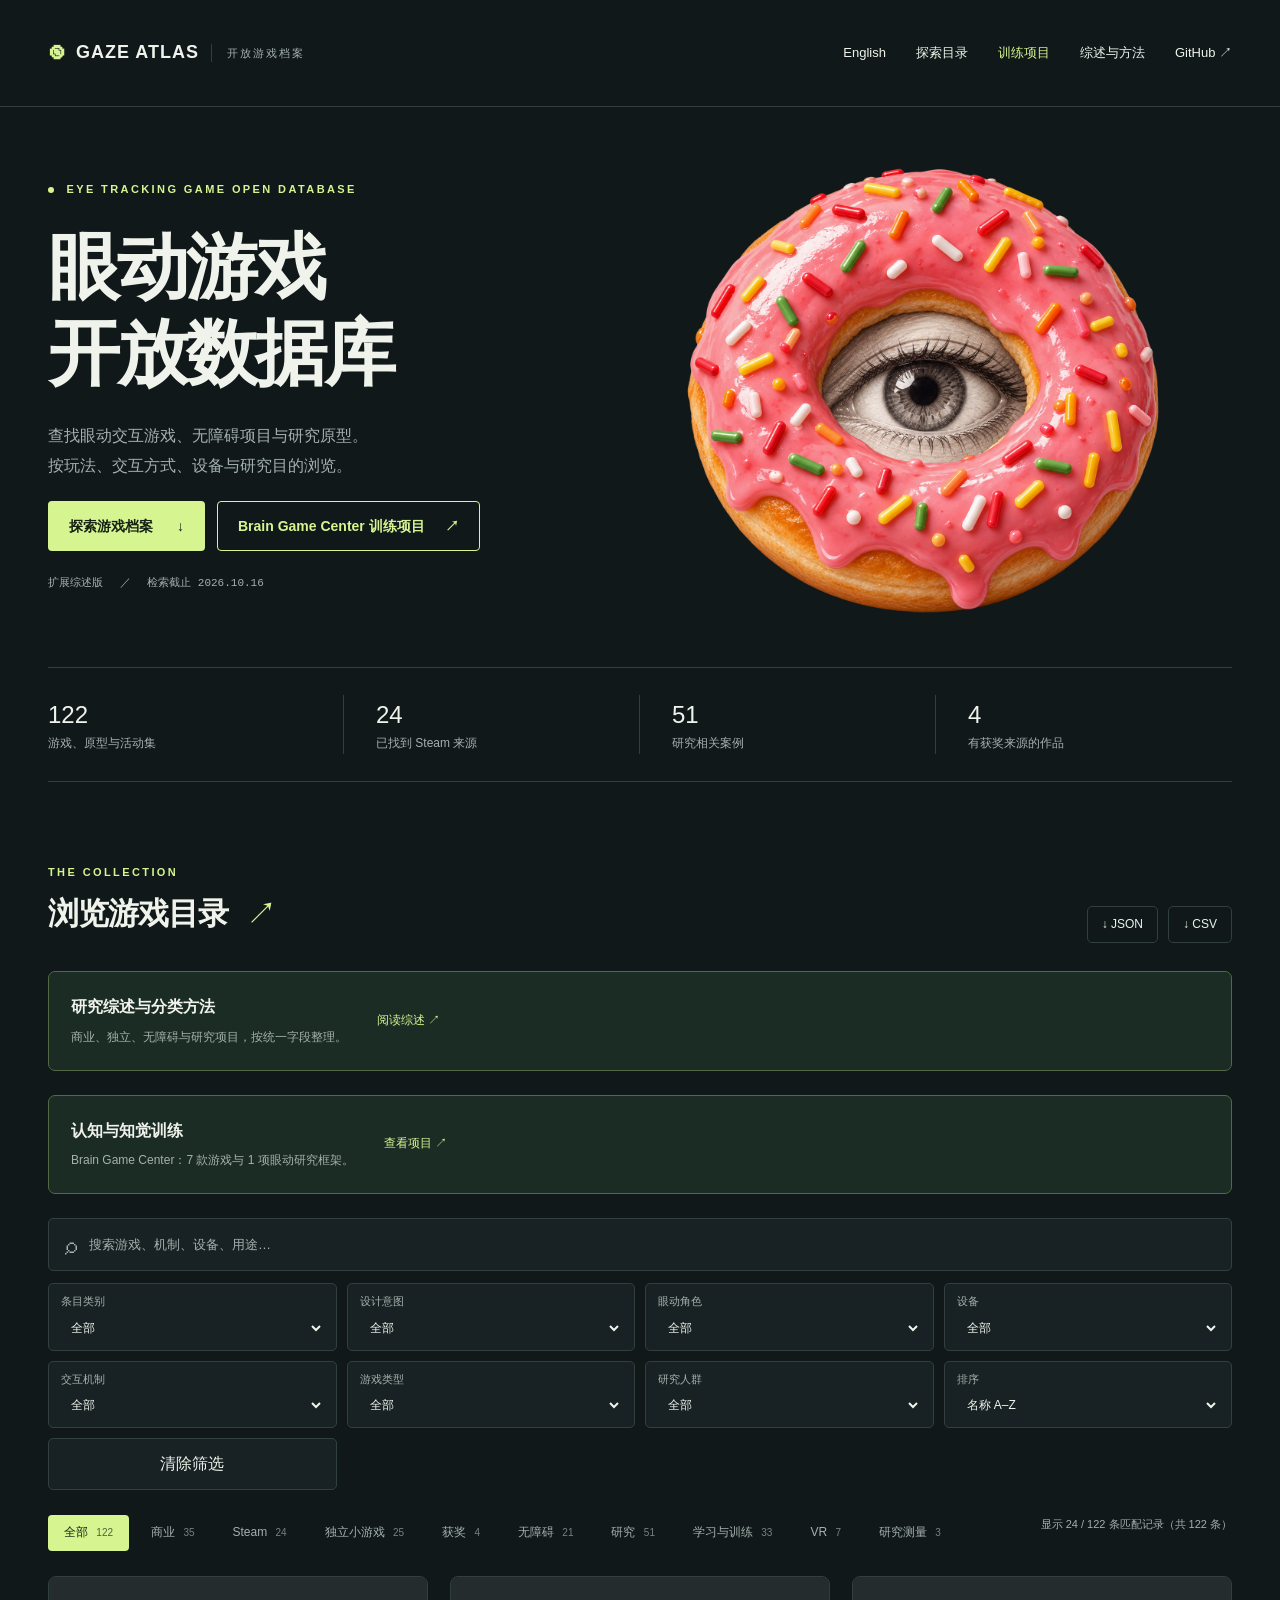
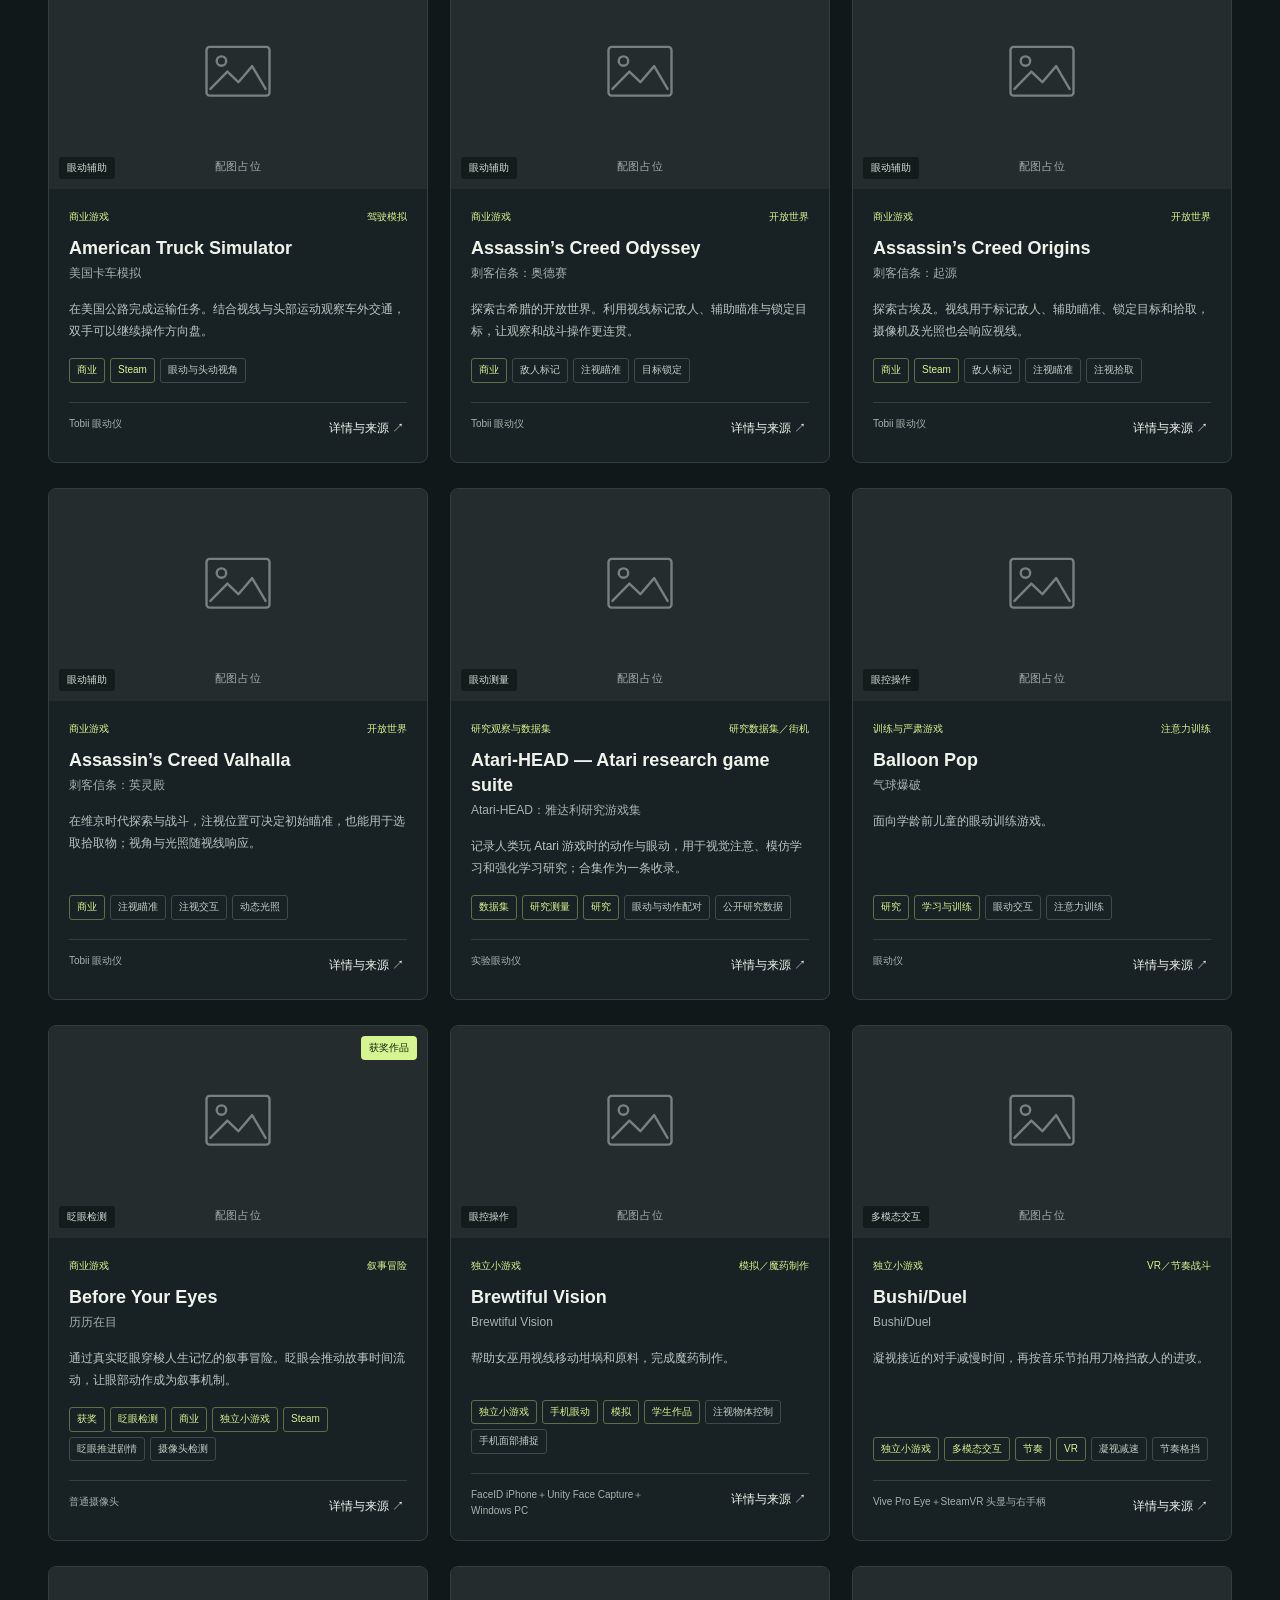
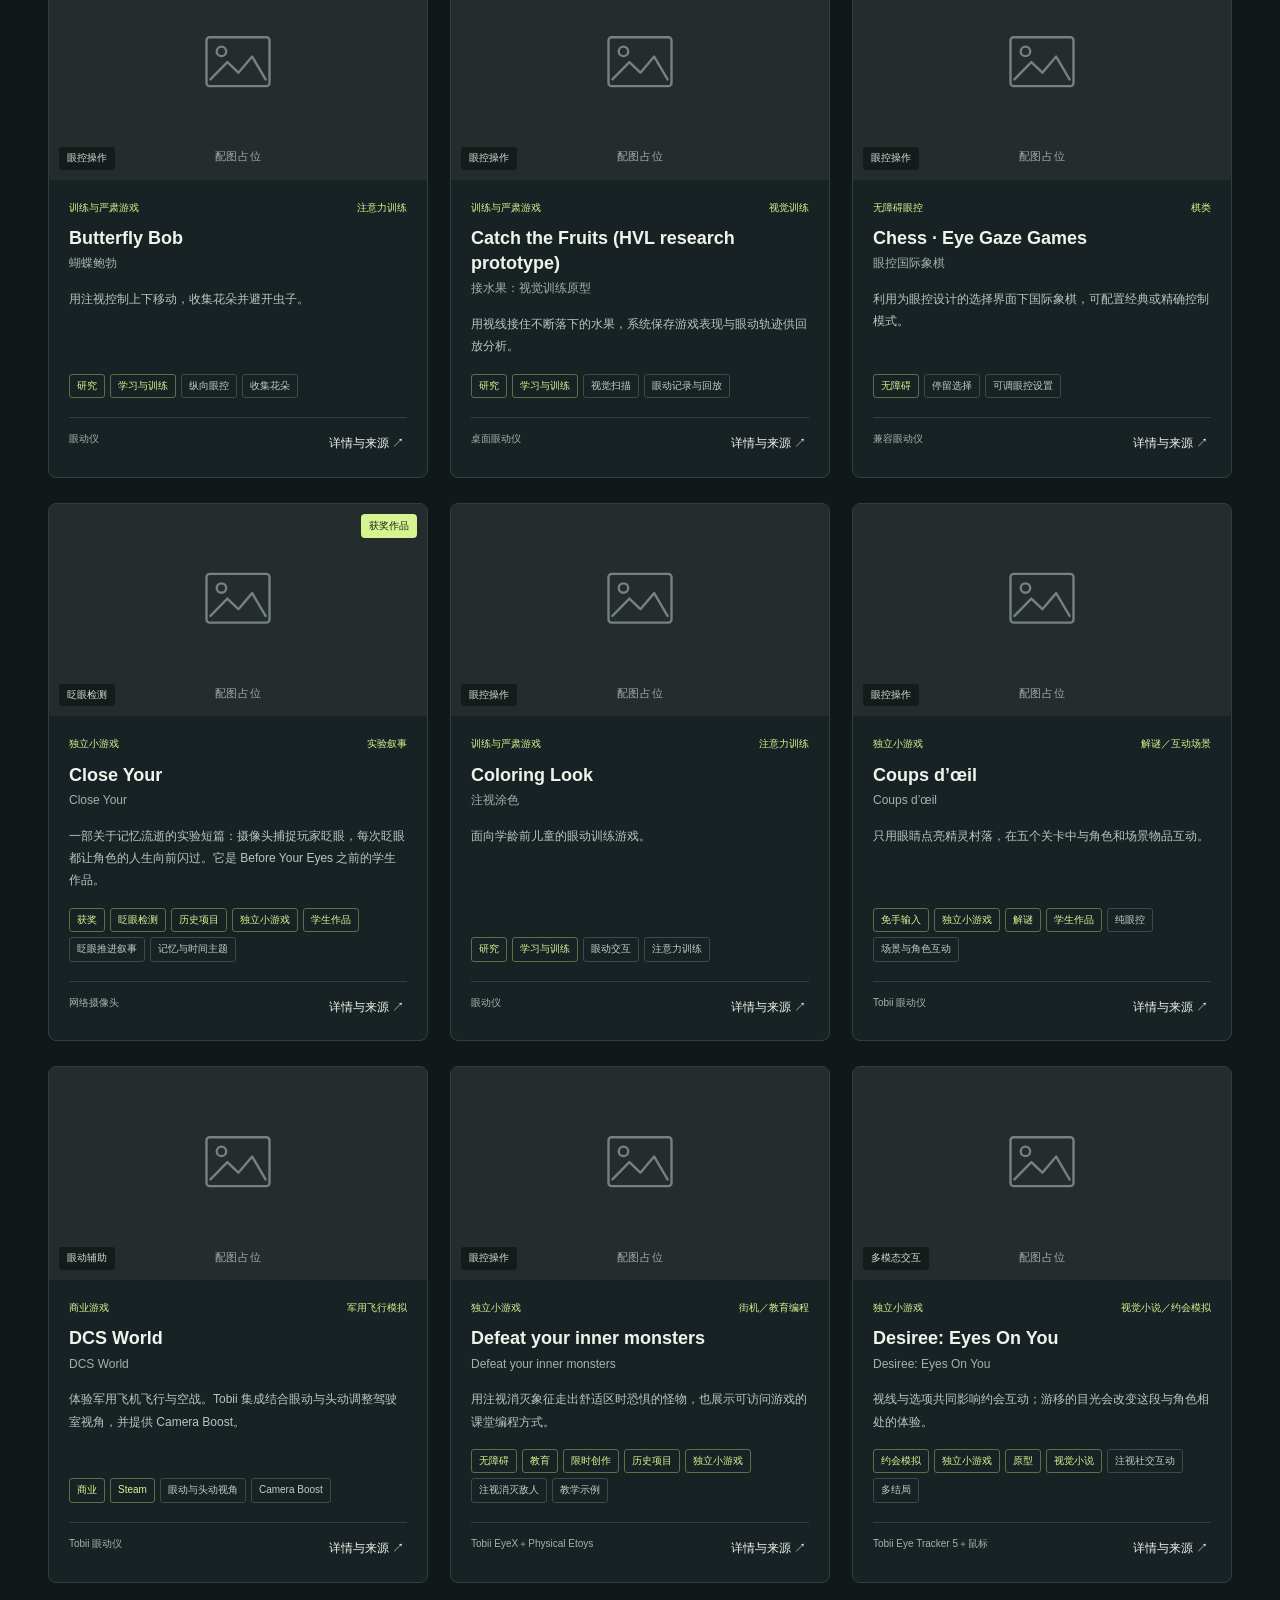
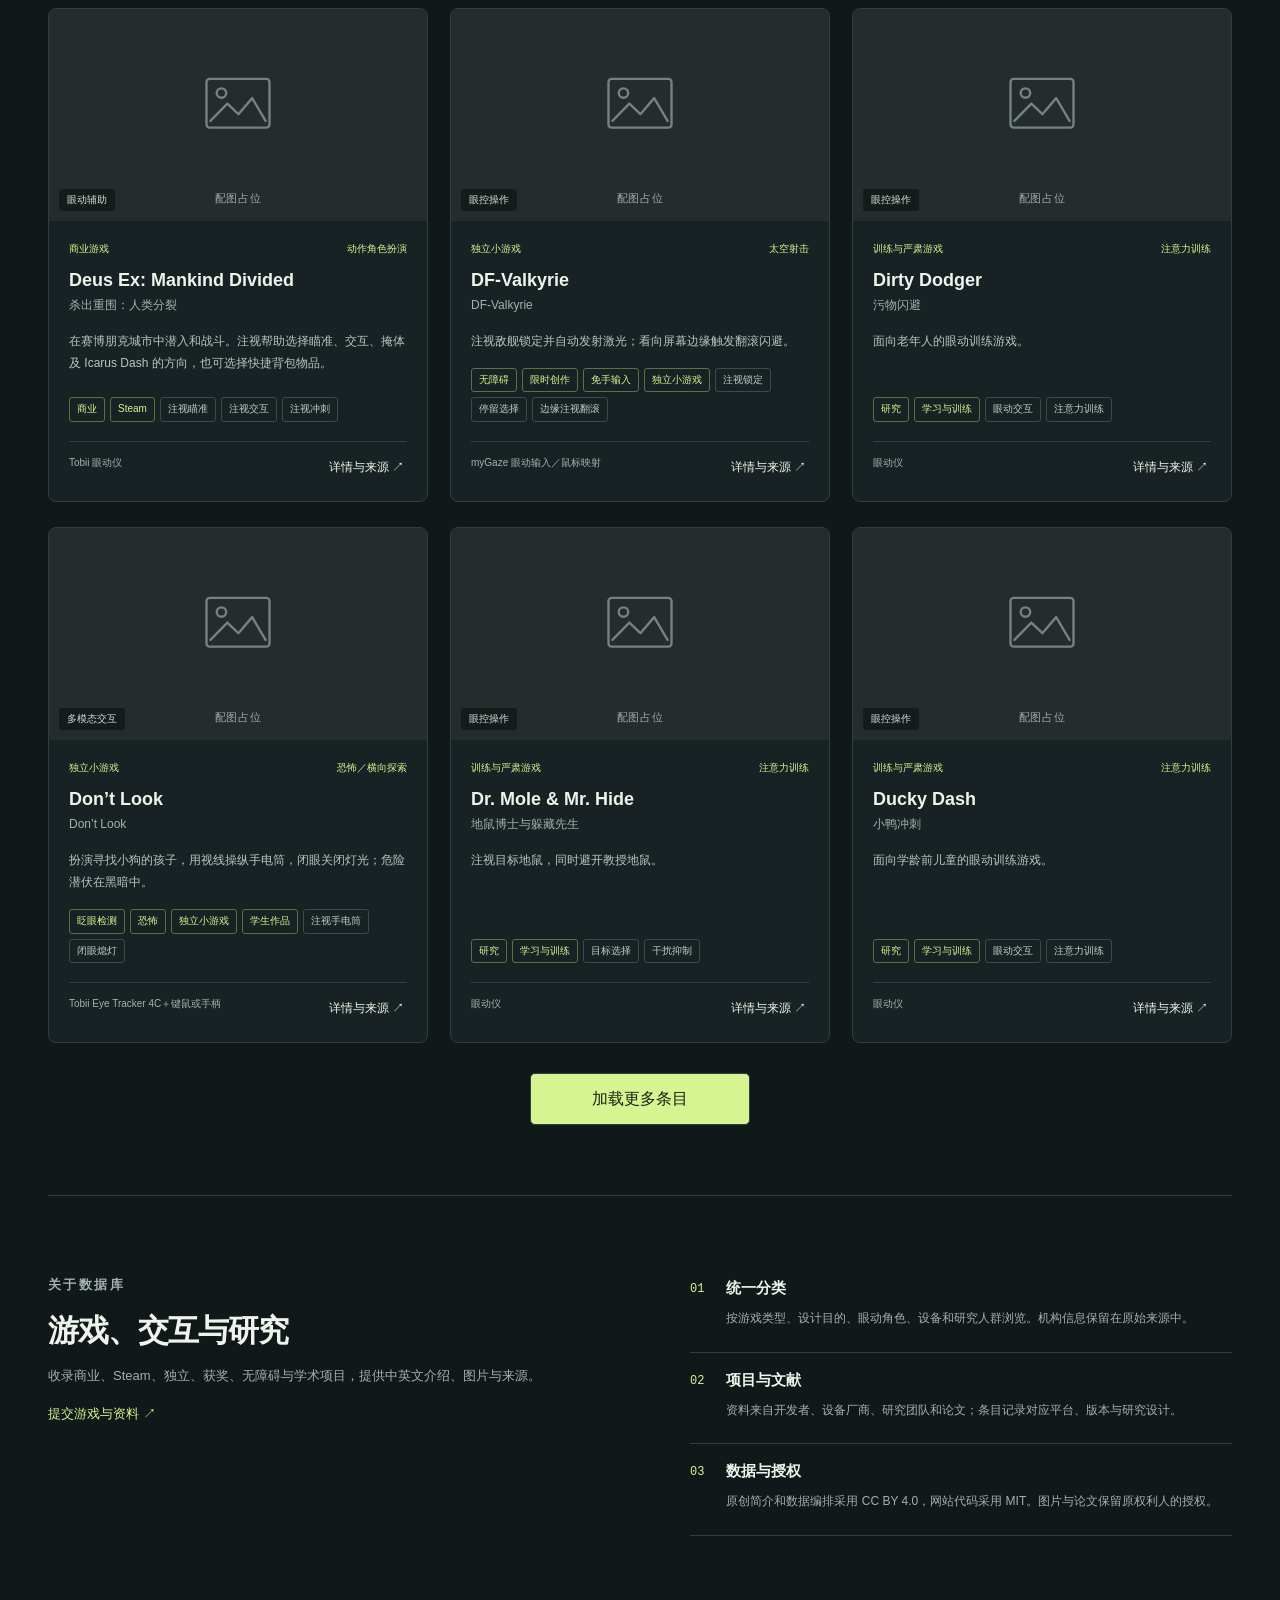
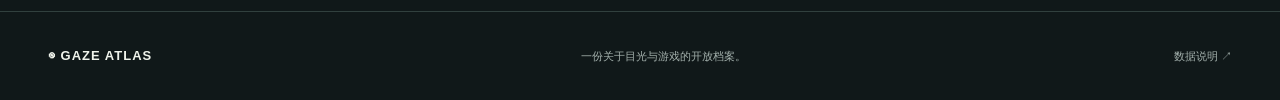
==== index.html @ 41f7102f "Use neutral gray image placeholders while retaining donut-eye homepage artwork" ====
<!doctype html>
<html lang="zh-CN"><head><meta charset="utf-8"><meta name="viewport" content="width=device-width,initial-scale=1"><meta name="description" content="可检索的眼动游戏开放数据库：商业游戏、无障碍眼控游戏与研究原型，附图片、设备要求和来源。"><title>Gaze Atlas · 眼动游戏开放数据库</title><link rel="stylesheet" href="style.css?v=20261016-gray"><script src="app.js?v=20261016-gray" defer></script></head>
<body><a class="skip" href="#catalog">跳到游戏目录</a><header><a class="brand" href="./"><span class="eye">◉</span> GAZE ATLAS <span class="brand-sub">开放游戏档案</span></a><nav aria-label="主导航"><a href="en/" lang="en" aria-label="Switch to English">English</a><a href="#catalog">探索目录</a><a class="training-nav" href="related-training.html">训练项目</a><a href="review.html">综述与方法</a><a href="https://github.com/sharkburger/eyeTrackingGame_OpenDataBase" target="_blank" rel="noopener">GitHub ↗</a></nav></header>
<main><section class="hero"><div><p class="eyebrow"><span></span> EYE TRACKING GAME OPEN DATABASE</p><h1>眼动游戏<br>开放数据库</h1><p class="intro">查找眼动交互游戏、无障碍项目与研究原型。<br>按玩法、交互方式、设备与研究目的浏览。</p><div class="hero-actions"><a class="primary" href="#catalog">探索游戏档案 <span>↓</span></a><a class="secondary" href="related-training.html">Brain Game Center 训练项目 <span>↗</span></a></div><p class="edition">扩展综述版 <span>／</span> 检索截止 2026.10.16</p></div><div class="hero-art hero-donut" aria-hidden="true"><img src="assets/donut-eye.png?v=20261016-gray" alt="" width="1254" height="1254" fetchpriority="high"></div></section>
<section class="stats" aria-label="数据库统计"><div><strong id="total">…</strong><span>游戏、原型与活动集</span></div><div><strong id="steam-count">…</strong><span>已找到 Steam 来源</span></div><div><strong id="research-count">…</strong><span>研究相关案例</span></div><div><strong id="award-count">…</strong><span>有获奖来源的作品</span></div></section>
<section id="catalog" class="catalog"><div class="section-head"><div><p class="eyebrow">THE COLLECTION</p><h2>浏览游戏目录<span>↗</span></h2></div><div class="downloads"><a href="data/games.json?v=20261016-gray" download>↓ JSON</a><a href="data/games.csv?v=20261016-gray" download>↓ CSV</a></div></div><div class="review-callout"><div><b>研究综述与分类方法</b><p>商业、独立、无障碍与研究项目，按统一字段整理。</p></div><a href="review.html">阅读综述 ↗</a></div>
 <div class="review-callout training-link"><div><b>认知与知觉训练</b><p>Brain Game Center：7 款游戏与 1 项眼动研究框架。</p></div><a href="related-training.html">查看项目 ↗</a></div><div class="toolbar"><label class="search"><span>⌕</span><input id="search" type="search" placeholder="搜索游戏、机制、设备、用途…" aria-label="搜索游戏"></label></div><div class="advanced-filters"><label>条目类别<select id="category"><option value="">全部</option></select></label><label>设计意图<select id="intent"><option value="">全部</option></select></label><label>眼动角色<select id="role"><option value="">全部</option></select></label><label>设备<select id="device"><option value="">全部</option></select></label><label>交互机制<select id="interaction"><option value="">全部</option></select></label><label>游戏类型<select id="genre"><option value="">全部</option></select></label><label>研究人群<select id="population"><option value="">全部</option></select></label><label>排序<select id="sort"><option value="curated">名称 A–Z</option><option value="title">名称 Z–A</option><option value="year">已核实年份降序</option></select></label><button id="clear-filters">清除筛选</button></div><div class="filter-row"><div id="categories" role="group" aria-label="交叉标签"></div><span id="count" aria-live="polite"></span></div><div id="grid" class="grid"></div><div class="more-wrap"><button id="more" hidden>加载更多条目</button></div><div id="empty" hidden><h3>暂时没有匹配的游戏</h3><p>试试其他关键词，或重置筛选。</p><button id="reset">重置筛选</button></div><p id="error" hidden role="alert">数据暂时无法加载，请刷新页面。也可以直接下载 <a href="data/games.json?v=20261016-gray">JSON 数据</a>。</p></section>
<section id="about" class="about"><div><p class="eyebrow">关于数据库</p><h2>游戏、交互与研究</h2><p>收录商业、Steam、独立、获奖、无障碍与学术项目，提供中英文介绍、图片与来源。</p><a href="https://github.com/sharkburger/eyeTrackingGame_OpenDataBase/issues/new">提交游戏与资料 ↗</a></div><div class="method"><article><span>01</span><div><h3>统一分类</h3><p>按游戏类型、设计目的、眼动角色、设备和研究人群浏览。机构信息保留在原始来源中。</p></div></article><article><span>02</span><div><h3>项目与文献</h3><p>资料来自开发者、设备厂商、研究团队和论文；条目记录对应平台、版本与研究设计。</p></div></article><article><span>03</span><div><h3>数据与授权</h3><p>原创简介和数据编排采用 CC BY 4.0，网站代码采用 MIT。图片与论文保留原权利人的授权。</p></div></article></div></section></main>
<footer><a class="brand" href="./">◉ GAZE ATLAS</a><p>一份关于目光与游戏的开放档案。</p><a href="README.md">数据说明 ↗</a></footer>
<dialog id="detail" aria-labelledby="detail-title"><button class="close" aria-label="关闭详情">×</button><div id="detail-content"></div></dialog><noscript><p>目录需要 JavaScript；你仍可下载 <a href="data/games.json?v=20261016-gray">JSON</a> 或 <a href="data/games.csv?v=20261016-gray">CSV</a> 查看全部资料。</p></noscript></body></html>
---- style.css ----
:root{color-scheme:dark;--bg:#101819;--panel:#182224;--ink:#eff3eb;--muted:#a4b1ad;--accent:#d6f591;--line:#31403e}*{box-sizing:border-box}html{scroll-behavior:smooth;scroll-padding-top:24px}body{margin:0;background:var(--bg);color:var(--ink);font-family:Inter,"PingFang SC","Microsoft YaHei",sans-serif;line-height:1.65}a{color:inherit;text-decoration:none}button,input,select{font:inherit}button,a,input,select{touch-action:manipulation}button,a{transition:background .2s,color .2s,transform .2s}a:hover{color:var(--accent)}:focus-visible{outline:2px solid var(--accent);outline-offset:5px}.skip{position:absolute;left:20px;top:-100px;background:var(--accent);color:#102014;padding:12px;z-index:10}.skip:focus{top:8px}header,main,footer{max-width:1380px;margin:auto}header{padding:28px 48px;display:flex;justify-content:space-between;align-items:center;border-bottom:1px solid var(--line)}.brand{font-size:18px;font-weight:800;letter-spacing:1px;display:flex;gap:12px;align-items:center}.eye{font-size:30px;color:var(--accent)}.brand-sub{font-size:11px;letter-spacing:2px;color:var(--muted);border-left:1px solid var(--line);padding-left:15px;font-weight:400}nav{display:flex;gap:30px;font-size:13px}main{padding:0 48px}.hero{position:relative;min-height:560px;display:grid;grid-template-columns:1.15fr 1fr;align-items:center;overflow:hidden}.eyebrow{color:var(--accent);font-size:11px;letter-spacing:2.4px;font-weight:600}.eyebrow span{display:inline-block;background:var(--accent);width:6px;height:6px;border-radius:50%;margin-right:7px}h1{font-size:clamp(48px,5.6vw,78px);letter-spacing:-3px;line-height:1.2;margin:25px 0}.intro{font-size:16px;color:var(--muted);line-height:1.9}.primary{background:var(--accent);color:#152014;display:inline-flex;gap:45px;padding:13px 21px;font-size:14px;font-weight:700;margin-top:20px;border-radius:4px}.primary:hover{background:#e5ffb1;color:#152014;transform:translateY(-2px)}.edition{font-family:monospace;color:var(--muted);font-size:11px;margin-top:23px}.edition span{padding:0 10px}.hero-art{position:relative;aspect-ratio:1;max-height:480px;background:radial-gradient(ellipse at center,#263a2b55,transparent 65%)}.orbit{position:absolute;left:50%;top:50%;border:1px solid #63865d66;border-radius:50%;transform:translate(-50%,-50%)}.orbit-a{width:90%;height:90%}.orbit-b{width:70%;height:70%;border-style:dashed;transform:translate(-50%,-50%) rotate(25deg)}.orbit-c{width:44%;height:44%;border:1px solid #a7cb7288;background:radial-gradient(circle,#d6f59114,transparent 75%)}.hero-art:before,.hero-art:after{content:"";position:absolute;background:#52684c55;left:50%;top:6%;width:1px;height:88%}.hero-art:after{transform:rotate(90deg)}.reticle{position:absolute;left:50%;top:50%;transform:translate(-50%,-50%);border:1px solid var(--accent);height:70px;width:105px;display:grid;place-content:center;background:#18251c;border-radius:50%;box-shadow:0 0 65px #d6f59122}.reticle span{color:var(--accent);font-size:30px;text-align:center;line-height:1}.reticle b{position:absolute;white-space:nowrap;left:10px;top:85px;font-size:10px;font-family:monospace;color:var(--accent);letter-spacing:2px}.art-label{position:absolute;color:#b4c7a4;font-family:monospace;letter-spacing:2px;font-size:10px}.label-a{left:3%;top:20%}.label-b{right:0;bottom:25%}.label-c{left:32%;bottom:0}.dot{width:9px;height:9px;border-radius:50%;background:var(--accent);position:absolute;box-shadow:0 0 14px #d6f591}.dot-a{top:25%;right:24%}.dot-b{bottom:18%;left:21%}.stats{border-block:1px solid var(--line);display:grid;grid-template-columns:repeat(4,1fr);padding:27px 0}.stats div{display:flex;flex-direction:column;padding-left:32px;border-right:1px solid var(--line)}.stats div:first-child{padding-left:0}.stats div:last-child{border:0}.stats strong{font-size:24px;font-weight:500}.stats span{font-size:12px;color:var(--muted)}.catalog{padding:70px 0}.section-head{display:flex;justify-content:space-between;align-items:end;margin-bottom:28px}h2{font-size:31px;line-height:1.4;letter-spacing:-1px;margin:8px 0}h2 span{color:var(--accent);margin-left:18px;font-weight:400}.downloads{display:flex;gap:10px}.downloads a{border:1px solid var(--line);border-radius:5px;padding:8px 14px;font-size:12px}.toolbar{display:flex;gap:12px}.toolbar label{font-size:11px;color:var(--muted);display:flex;align-items:center;gap:12px;padding:10px 15px;background:var(--panel);border:1px solid var(--line);border-radius:5px}.toolbar .search{flex:1;padding:6px 16px}.search span{font-size:24px}.search input{width:100%;background:transparent;border:0;color:var(--ink);padding:9px 0;font-size:13px}.search input::placeholder{color:var(--muted)}select{max-width:185px;border:0;background:var(--panel);color:var(--ink);font-size:12px;padding:6px}.filter-row{display:flex;justify-content:space-between;align-items:center;margin:25px 0}.filter-row button{background:transparent;border:0;color:var(--muted);font-size:12px;padding:8px 16px;cursor:pointer;border-radius:4px}.filter-row button[aria-pressed=true]{background:var(--accent);color:#182313}.filter-row button:hover{color:var(--ink);background:#34433c}.filter-row #categories{display:flex;gap:6px}#count{font-size:11px;color:var(--muted)}.grid{display:grid;grid-template-columns:repeat(3,minmax(0,1fr));gap:25px 22px}.card{background:var(--panel);border:1px solid var(--line);border-radius:8px;overflow:hidden;display:flex;flex-direction:column}.card:hover{border-color:#779664}.image-wrap{position:relative;aspect-ratio:16/9;background:#223435;overflow:hidden}.image-wrap img{width:100%;height:100%;object-fit:cover;transition:transform .4s}.card:hover img{transform:scale(1.035)}.image-label{position:absolute;bottom:10px;left:10px;padding:3px 8px;font-size:10px;border-radius:3px;background:#101819df;color:#d1dfd6}.image-error{position:absolute;inset:0;display:grid;place-content:center;text-align:center;padding:24px;color:var(--muted);background:linear-gradient(135deg,#203530,#182024);font-size:13px}.card-body{padding:20px;display:flex;flex-direction:column;flex:1}.card-meta{display:flex;justify-content:space-between;font-size:10px;letter-spacing:1px;color:var(--accent);margin-bottom:10px}.card h3{font-size:18px;line-height:1.4;margin:0 0 3px}.cn{font-size:12px;color:var(--muted);margin:0 0 14px}.desc{color:#bac5c0;font-size:12px;line-height:1.85;margin:0 0 16px}.tags{display:flex;gap:5px;flex-wrap:wrap;margin-top:auto}.tag{font-size:10px;border:1px solid #3c4b47;color:#c0cec4;padding:3px 7px;border-radius:3px}.card-bottom{display:flex;justify-content:space-between;gap:8px;align-items:center;margin-top:19px;padding-top:13px;border-top:1px solid var(--line)}.card-bottom span{font-size:10px;color:var(--muted)}.details{background:transparent;color:var(--ink);border:0;padding:3px;font-size:12px;cursor:pointer}.details:hover{color:var(--accent)}.about{border-top:1px solid var(--line);padding:65px 0 75px;display:grid;grid-template-columns:1fr 1fr;gap:100px}.about p{font-size:13px;color:var(--muted)}.about a{font-size:13px;color:var(--accent)}.method article{display:flex;gap:22px;padding:15px 0;border-bottom:1px solid var(--line)}.method article>span{color:var(--accent);font-family:monospace;font-size:12px;padding-top:4px}.method h3{font-size:15px;margin:0}.method p{font-size:12px;margin:8px 0}footer{padding:24px 48px;border-top:1px solid var(--line);display:flex;justify-content:space-between;align-items:center;font-size:11px;color:var(--muted)}footer .brand{font-size:13px;color:var(--ink)}dialog{background:var(--panel);color:var(--ink);border:1px solid var(--line);border-radius:12px;padding:0;width:min(760px,94vw);max-height:88vh}dialog::backdrop{background:#000b;backdrop-filter:blur(5px)}.close{position:absolute;right:14px;top:14px;background:#101819ed;color:white;border:1px solid #64776c;border-radius:50%;width:36px;height:36px;font-size:23px;cursor:pointer;z-index:2}.detail-img{width:100%;max-height:330px;object-fit:cover}.detail-body{padding:28px}.detail-body h2{font-size:26px}.detail-body p{font-size:14px}.detail-body dl{display:grid;grid-template-columns:90px 1fr;font-size:13px;gap:12px}.detail-body dt{color:var(--muted)}.detail-body dd{margin:0}.source-links{display:flex;flex-wrap:wrap;gap:12px;margin-top:25px}.source-links a{color:var(--accent);font-size:13px;text-decoration:underline}.credit{font-size:11px!important;color:var(--muted)}#empty{text-align:center;padding:70px 10px}#empty button{background:var(--accent);padding:10px 20px;border:0;border-radius:4px;cursor:pointer}#empty p{color:var(--muted)}[hidden]{display:none!important}@media(max-width:1050px){header{padding-inline:28px}main{padding-inline:28px}.brand-sub{display:none}.toolbar{flex-wrap:wrap}.search{min-width:100%}.grid{grid-template-columns:repeat(2,minmax(0,1fr))}.about{gap:40px}.hero{min-height:520px}.hero-art{min-width:300px}.stats strong{font-size:20px}}@media(max-width:640px){header{padding:18px 20px}.brand{font-size:14px}.eye{font-size:22px}nav{gap:14px;font-size:11px}nav a[href="#catalog"]{display:none}main{padding:0 20px}.hero{grid-template-columns:1fr;min-height:auto;padding:35px 0}.hero-art{position:absolute;width:230px;min-width:0;right:-70px;top:150px;opacity:.25;pointer-events:none}.hero h1{font-size:53px;position:relative;z-index:1}.hero .intro{position:relative;z-index:1;font-size:14px}.stats{grid-template-columns:1fr 1fr;gap:20px}.stats div{padding-left:15px}.stats div:nth-child(3){padding-left:0}.stats div:nth-child(2){border:0}.stats strong{font-size:20px}.catalog{padding:45px 0}.section-head{align-items:center}h2{font-size:25px}.section-head h2 span{display:none}.downloads{gap:5px}.downloads a{padding:7px;font-size:10px}.toolbar{gap:8px}.toolbar label{padding:6px 9px;flex:1;gap:5px}.toolbar select{max-width:125px;font-size:11px}.filter-row{align-items:start;gap:10px;flex-direction:column}.filter-row #categories{gap:2px;flex-wrap:wrap}.filter-row button{padding:8px 11px}.grid{grid-template-columns:1fr;gap:20px}.card h3{font-size:20px}.desc{font-size:13px}.about{grid-template-columns:1fr;gap:25px;padding:40px 0}footer{padding:22px 20px;gap:15px;flex-wrap:wrap}footer p{display:none}.detail-body{padding:20px}.detail-body dl{grid-template-columns:70px 1fr}}@media(prefers-reduced-motion:reduce){*{scroll-behavior:auto!important;transition:none!important}}

/* EXPANDED REVIEW */

.review-callout{display:flex;align-items:center;gap:30px;background:#1b2c25;border:1px solid #526944;border-radius:7px;padding:22px;margin-bottom:24px}.review-callout b{font-size:16px}.review-callout p{font-size:12px;color:var(--muted);margin:7px 0 0}.review-callout>a{min-width:180px;color:var(--accent);font-size:12px}.advanced-filters{display:grid;grid-template-columns:repeat(4,minmax(0,1fr));gap:10px;margin-top:12px}.advanced-filters label{font-size:11px;color:var(--muted);display:flex;flex-direction:column;gap:3px;padding:8px 12px;border:1px solid var(--line);border-radius:5px;background:var(--panel)}.advanced-filters select{max-width:none;width:100%;font-size:12px}.advanced-filters button,.more-wrap button{border:1px solid var(--line);background:var(--panel);color:var(--ink);border-radius:5px;padding:12px;cursor:pointer}.more-wrap{text-align:center;margin-top:30px}.more-wrap button{min-width:220px;background:var(--accent);color:#182313}.filter-row{align-items:flex-start;gap:15px}.filter-row #categories{flex-wrap:wrap;gap:6px;flex:1}.filter-row small{opacity:.7;font-size:10px;margin-left:5px}#count{max-width:210px;text-align:right}.card-meta{gap:12px;letter-spacing:0}.card-meta span:last-child{text-align:right}.card-bottom{align-items:flex-start}.card-bottom>span{max-width:58%}.card-bottom button{flex-shrink:0}.tag-scope{border-color:#5a7049;color:var(--accent)}.award-flag{position:absolute;top:10px;right:10px;background:#d6f591;color:#182313;border-radius:4px;padding:4px 8px;font-size:10px}.evidence{border-left:2px solid var(--accent);padding-left:14px;color:var(--muted)}.award-detail a{color:var(--accent);text-decoration:underline}.detail-body dd{overflow-wrap:anywhere}.detail-body .image-wrap{max-height:350px}.review-page{max-width:1000px;padding:50px 30px;margin:auto}.review-page h1{font-size:42px;letter-spacing:-1px}.review-page h2{font-size:26px;margin-top:42px}.review-page p,.review-page li{color:#c1cdc5;font-size:14px}.review-page a{color:var(--accent);text-decoration:underline}.review-page table{border-collapse:collapse;width:100%;font-size:13px}.review-page th,.review-page td{padding:12px;border-bottom:1px solid var(--line);text-align:left;vertical-align:top}.review-page th{color:var(--accent)}.review-page .note{padding:18px;border:1px solid var(--line);border-radius:7px;background:var(--panel)}@media(max-width:900px){.advanced-filters{grid-template-columns:repeat(3,minmax(0,1fr))}}@media(max-width:640px){.advanced-filters{grid-template-columns:repeat(2,minmax(0,1fr))}.review-callout{flex-direction:column;align-items:flex-start;gap:14px;padding:16px}.review-callout>a{min-width:0}.filter-row #categories{gap:5px}#count{max-width:none;text-align:left}.filter-row button{font-size:11px;padding:7px 9px}.card-meta{font-size:11px}.review-page{padding:30px 20px}.review-page h1{font-size:32px}.review-page table{font-size:11px}.review-page td,.review-page th{padding:8px}.review-page .table-scroll{overflow-x:auto}nav a[href="review.html"]{font-size:10px}}

/* Related training collection */
.topic-page{max-width:1320px;margin:0 auto;padding:65px 35px}.topic-page h1{font-size:clamp(32px,5vw,56px);line-height:1.15}.topic-intro{max-width:850px;font-size:18px;line-height:1.7}.scope-note{max-width:900px;color:var(--muted);line-height:1.7}.topic-links{display:flex;gap:20px;flex-wrap:wrap;margin:24px 0}.topic-links a,.topic-page>p a{color:var(--accent)}.topic-toolbar{display:flex;align-items:center;gap:14px;flex-wrap:wrap;margin:32px 0}.topic-toolbar input,.topic-toolbar select{background:#1b2926;border:1px solid #3b4b42;border-radius:5px;padding:12px;color:#edf2e8}.topic-toolbar input{min-width:250px}.training-card[hidden]{display:none}.training-card h2{font-size:23px;letter-spacing:0;margin:10px 0}.training-card p{line-height:1.7}.training-card dl{font-size:13px;display:grid;grid-template-columns:110px 1fr;gap:7px 14px}.training-card dt{color:var(--muted)}.training-card dd{margin:0}.training-card .source-links{margin-top:20px}.training-card .credit{font-size:11px;color:var(--muted)}.training-card .image-wrap{aspect-ratio:16/10}.training-card .image-wrap img{object-fit:contain;background:#18241f}@media(max-width:640px){.topic-page{padding:35px 18px}.topic-toolbar{align-items:stretch;flex-direction:column}.topic-toolbar input{min-width:0;width:100%}.topic-page h1{font-size:35px}.topic-links{gap:12px}.training-card dl{grid-template-columns:95px 1fr}}

/* Homepage collection links */
.hero-actions{display:flex;flex-wrap:wrap;gap:12px;align-items:stretch;margin-top:20px;position:relative;z-index:1}.hero-actions .primary{margin-top:0;gap:24px}.hero-actions>a{display:inline-flex;align-items:center;justify-content:space-between;min-height:50px}.hero-actions .secondary{border:1px solid var(--accent);border-radius:4px;color:var(--accent);padding:12px 20px;font-size:14px;font-weight:600;gap:20px}.hero-actions .secondary:hover{background:#d6f59114}.training-nav{color:var(--accent)}@media(max-width:850px){header{flex-wrap:wrap;gap:12px}nav{flex-wrap:wrap;gap:16px}}@media(max-width:640px){.hero-actions{align-items:stretch}.hero-actions>a{width:100%;font-size:13px}header nav{width:100%;justify-content:space-between;gap:10px}.hero-actions .secondary{font-size:13px}}

/* Donut-eye artwork */
.hero-donut{background:none;display:flex;align-items:center;justify-content:center}.hero-donut:before,.hero-donut:after{display:none}.hero-donut img{display:block;width:100%;height:100%;object-fit:contain}.image-wrap.collection-art{background:#141f20}.image-wrap.collection-art img{object-fit:contain;padding:20px}.artwork-caption{position:absolute;bottom:10px;right:10px;background:#172322dd;color:var(--muted);padding:3px 7px;border-radius:3px;font-size:10px}@media(max-width:640px){.hero-donut{position:relative;right:auto;top:auto;width:min(78vw,330px);min-width:0;max-height:none;opacity:1;margin:25px auto 0}.image-wrap.collection-art img{padding:16px}}

/* Neutral image placeholders */
.image-wrap.image-placeholder{background:#252c2e}.image-wrap.image-placeholder img{object-fit:cover;padding:0}.image-wrap.image-placeholder:after{content:attr(data-placeholder);position:absolute;bottom:14px;left:0;right:0;text-align:center;font-size:11px;letter-spacing:.06em;color:#a2abad;pointer-events:none}.training-card .image-wrap.image-placeholder img{background:#252c2e}
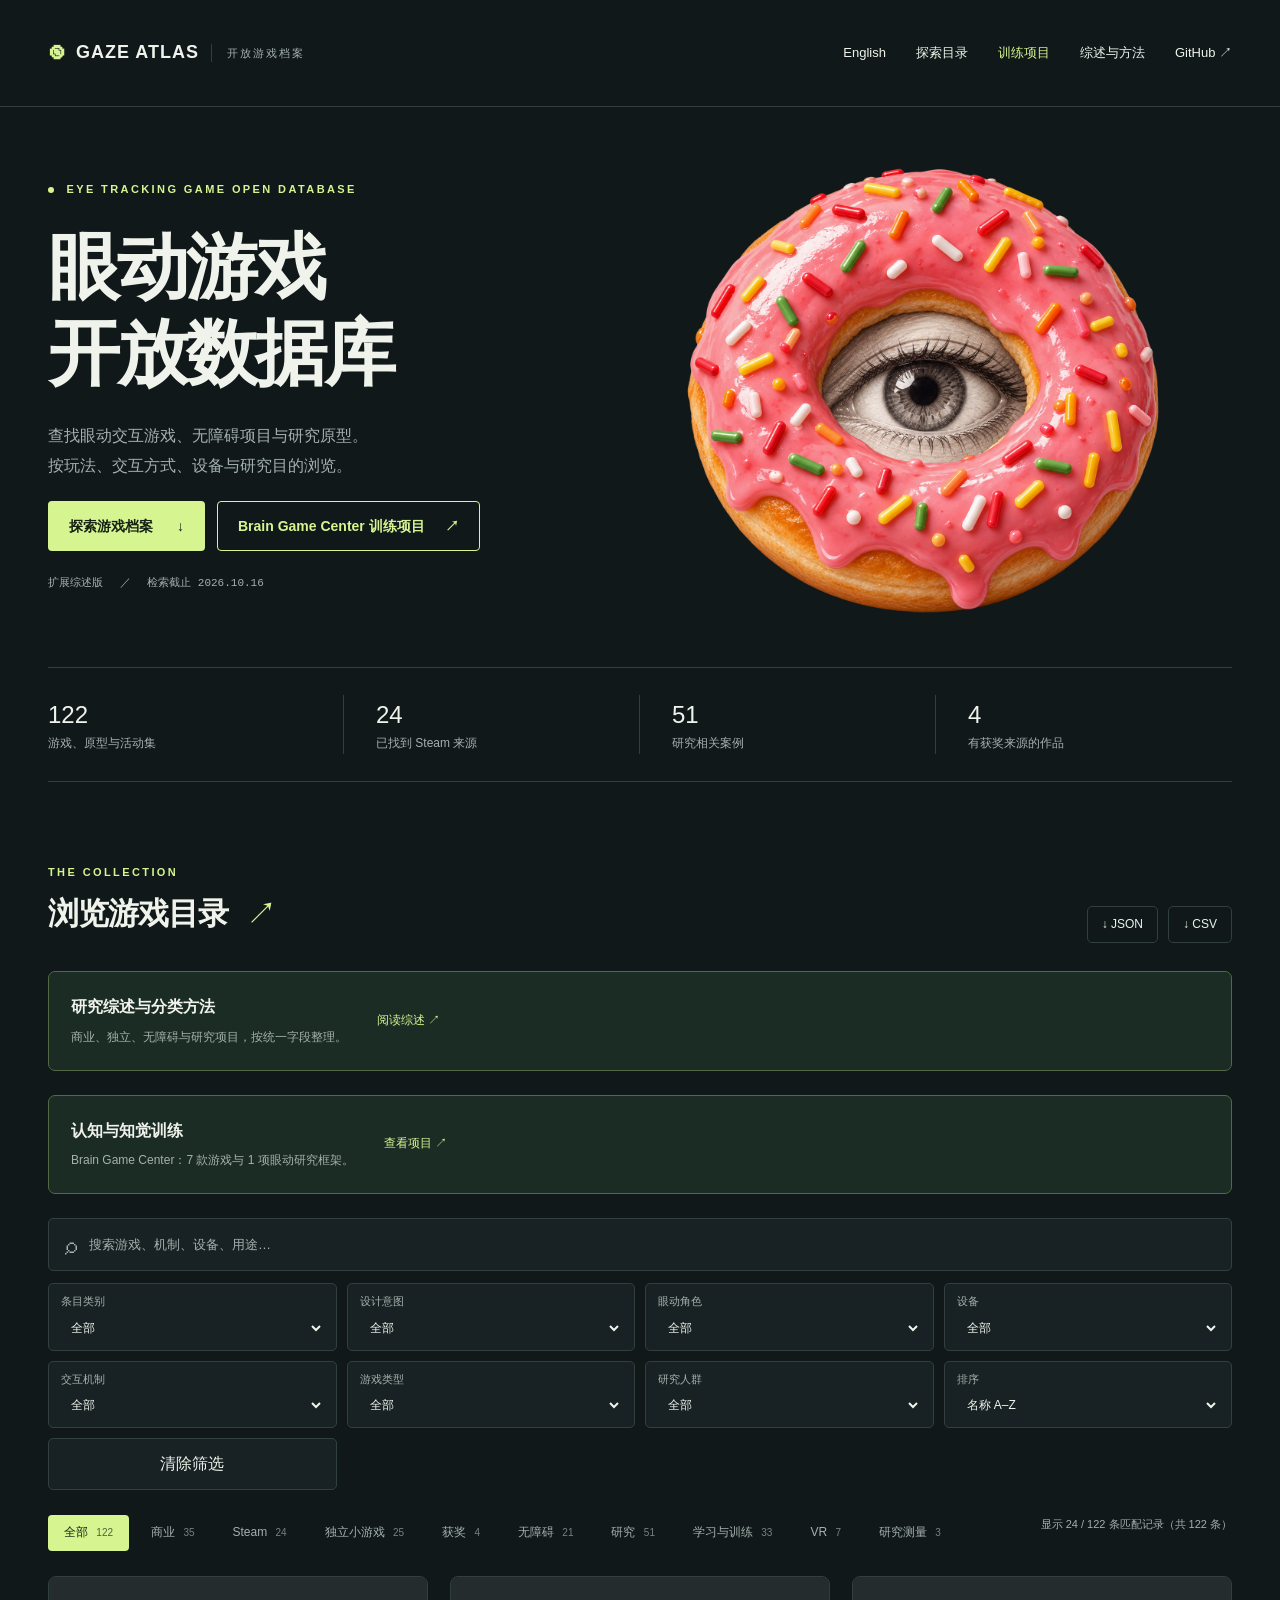
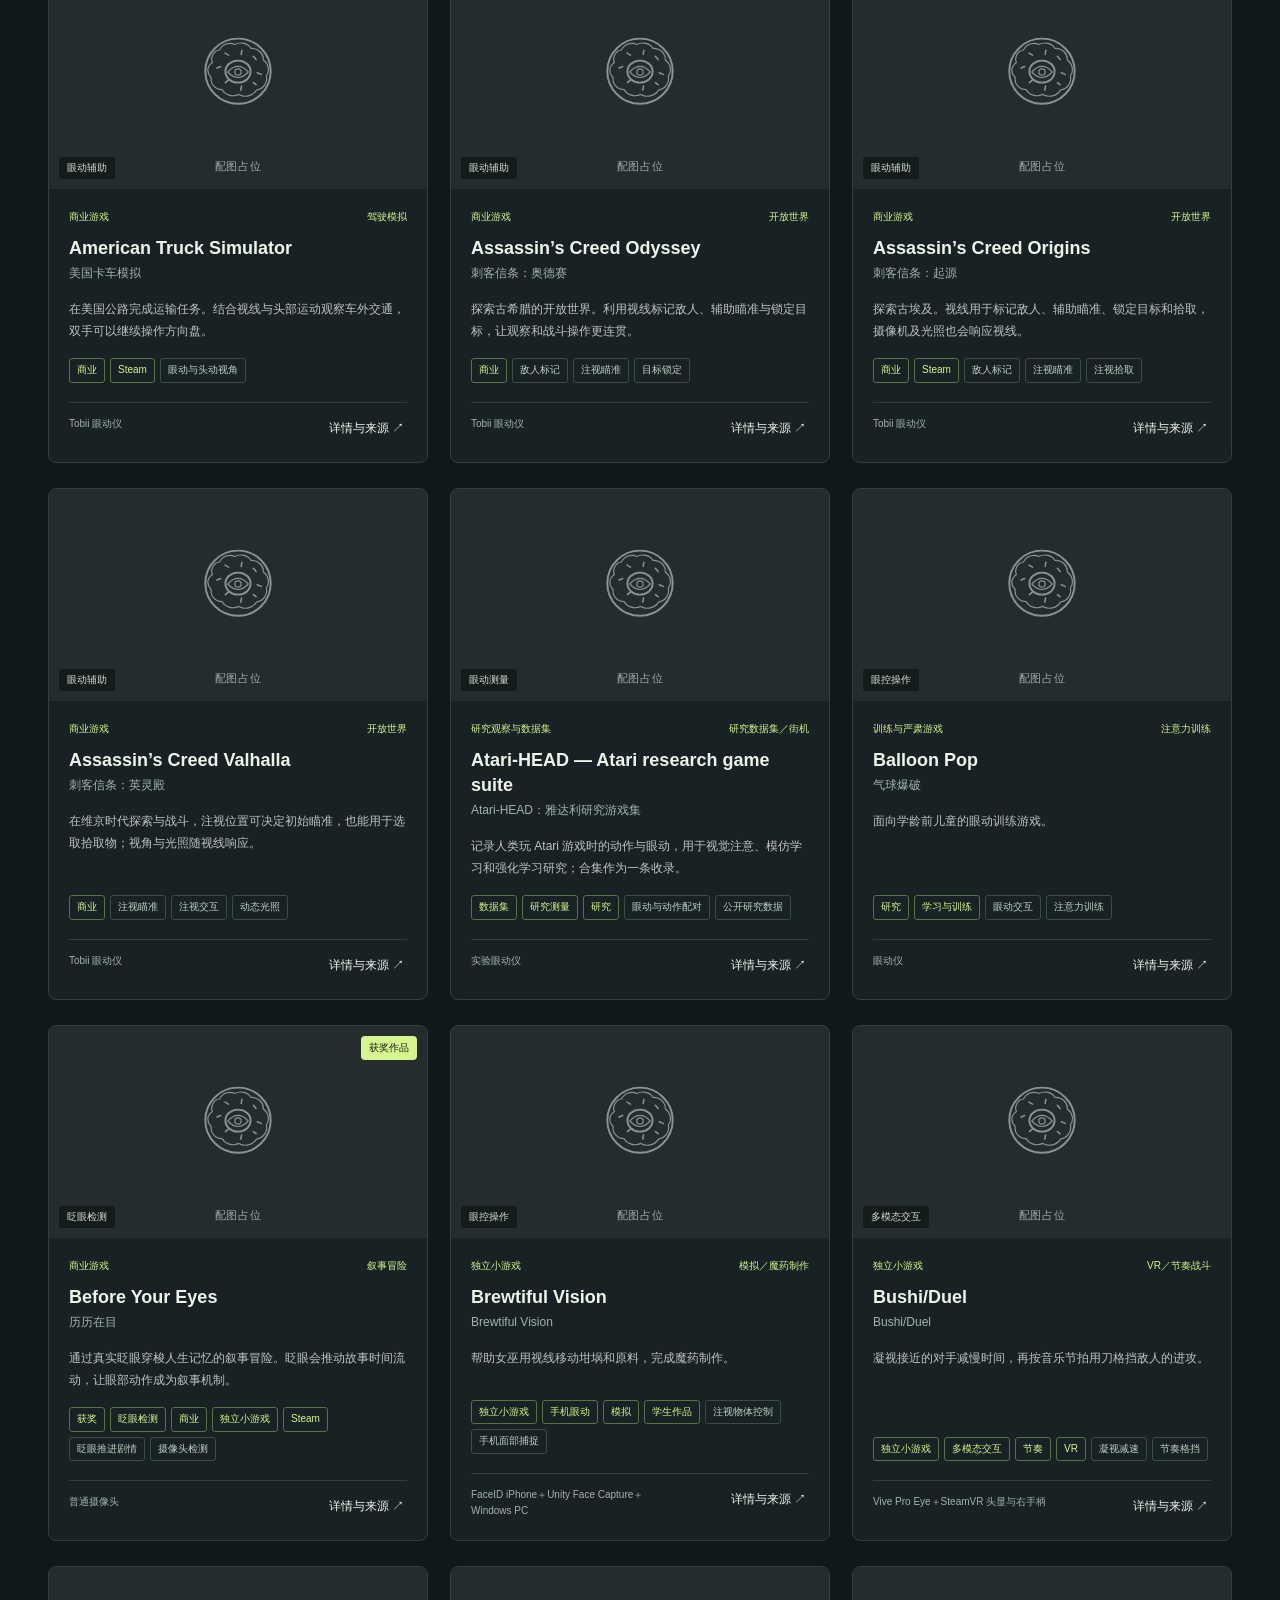
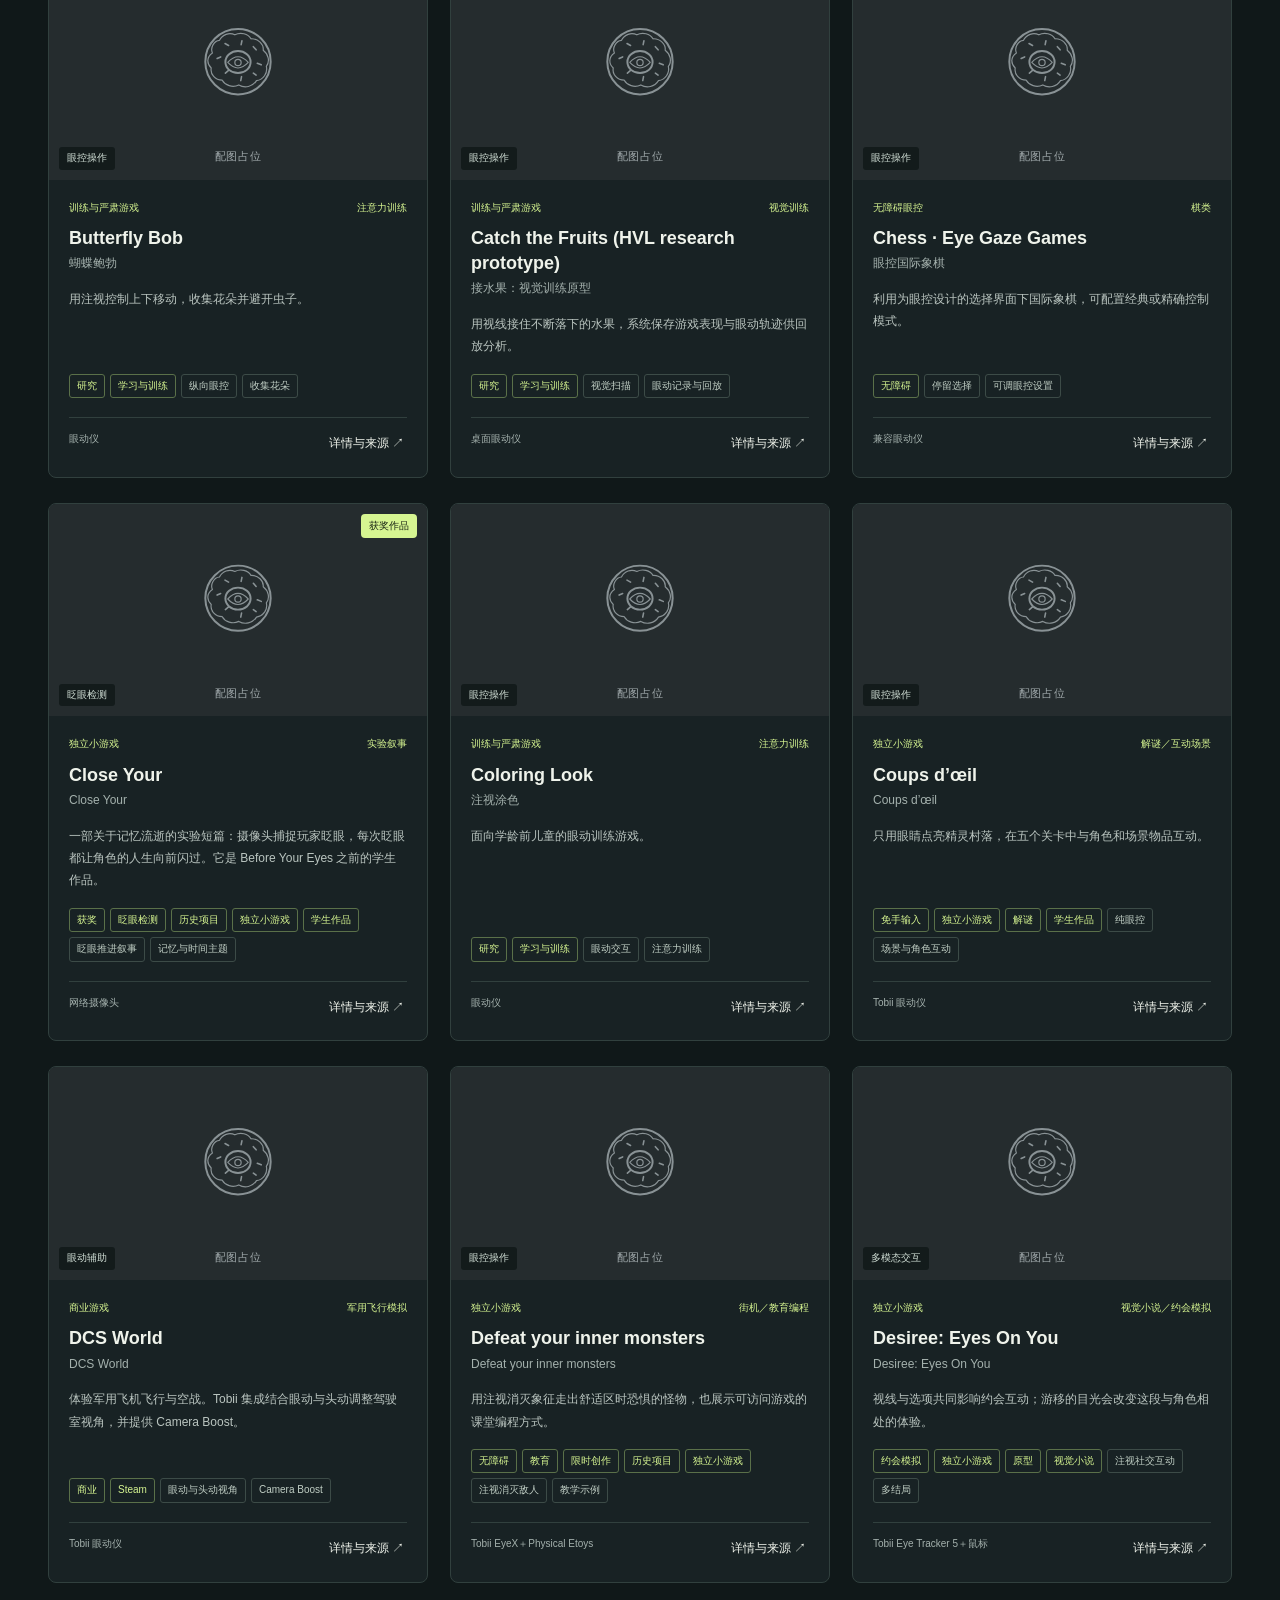
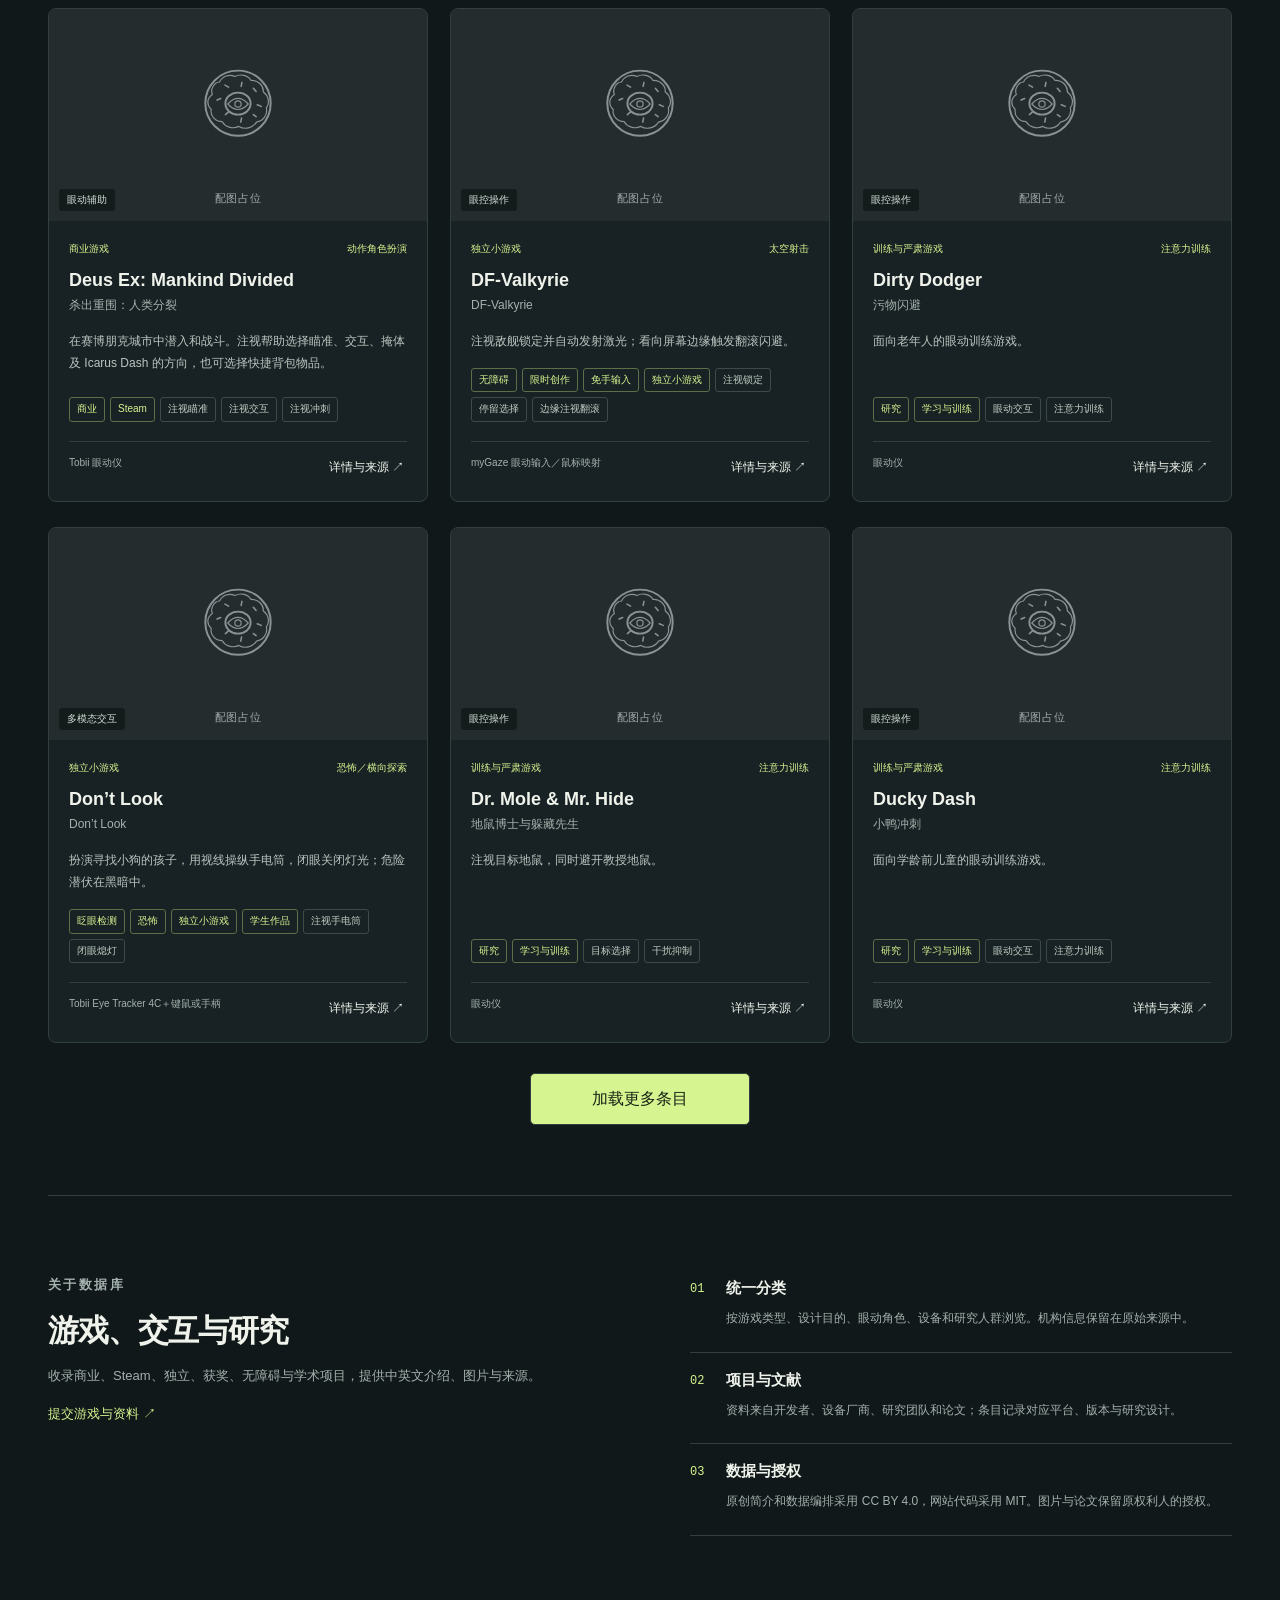
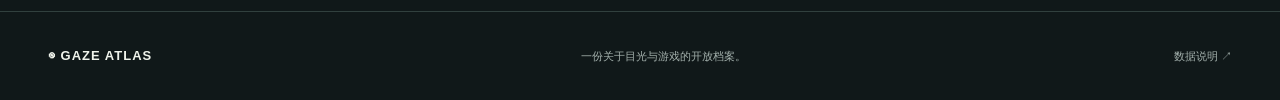
==== commit c1f65f8a: "Replace generic image placeholder with a gray line-art donut-eye icon" ====
--- a/index.html
+++ b/index.html
@@ -1,10 +1,10 @@
 <!doctype html>
-<html lang="zh-CN"><head><meta charset="utf-8"><meta name="viewport" content="width=device-width,initial-scale=1"><meta name="description" content="可检索的眼动游戏开放数据库：商业游戏、无障碍眼控游戏与研究原型，附图片、设备要求和来源。"><title>Gaze Atlas · 眼动游戏开放数据库</title><link rel="stylesheet" href="style.css?v=20261016-gray"><script src="app.js?v=20261016-gray" defer></script></head>
+<html lang="zh-CN"><head><meta charset="utf-8"><meta name="viewport" content="width=device-width,initial-scale=1"><meta name="description" content="可检索的眼动游戏开放数据库：商业游戏、无障碍眼控游戏与研究原型，附图片、设备要求和来源。"><title>Gaze Atlas · 眼动游戏开放数据库</title><link rel="stylesheet" href="style.css?v=20261016-graydonut"><script src="app.js?v=20261016-graydonut" defer></script></head>
 <body><a class="skip" href="#catalog">跳到游戏目录</a><header><a class="brand" href="./"><span class="eye">◉</span> GAZE ATLAS <span class="brand-sub">开放游戏档案</span></a><nav aria-label="主导航"><a href="en/" lang="en" aria-label="Switch to English">English</a><a href="#catalog">探索目录</a><a class="training-nav" href="related-training.html">训练项目</a><a href="review.html">综述与方法</a><a href="https://github.com/sharkburger/eyeTrackingGame_OpenDataBase" target="_blank" rel="noopener">GitHub ↗</a></nav></header>
-<main><section class="hero"><div><p class="eyebrow"><span></span> EYE TRACKING GAME OPEN DATABASE</p><h1>眼动游戏<br>开放数据库</h1><p class="intro">查找眼动交互游戏、无障碍项目与研究原型。<br>按玩法、交互方式、设备与研究目的浏览。</p><div class="hero-actions"><a class="primary" href="#catalog">探索游戏档案 <span>↓</span></a><a class="secondary" href="related-training.html">Brain Game Center 训练项目 <span>↗</span></a></div><p class="edition">扩展综述版 <span>／</span> 检索截止 2026.10.16</p></div><div class="hero-art hero-donut" aria-hidden="true"><img src="assets/donut-eye.png?v=20261016-gray" alt="" width="1254" height="1254" fetchpriority="high"></div></section>
+<main><section class="hero"><div><p class="eyebrow"><span></span> EYE TRACKING GAME OPEN DATABASE</p><h1>眼动游戏<br>开放数据库</h1><p class="intro">查找眼动交互游戏、无障碍项目与研究原型。<br>按玩法、交互方式、设备与研究目的浏览。</p><div class="hero-actions"><a class="primary" href="#catalog">探索游戏档案 <span>↓</span></a><a class="secondary" href="related-training.html">Brain Game Center 训练项目 <span>↗</span></a></div><p class="edition">扩展综述版 <span>／</span> 检索截止 2026.10.16</p></div><div class="hero-art hero-donut" aria-hidden="true"><img src="assets/donut-eye.png?v=20261016-graydonut" alt="" width="1254" height="1254" fetchpriority="high"></div></section>
 <section class="stats" aria-label="数据库统计"><div><strong id="total">…</strong><span>游戏、原型与活动集</span></div><div><strong id="steam-count">…</strong><span>已找到 Steam 来源</span></div><div><strong id="research-count">…</strong><span>研究相关案例</span></div><div><strong id="award-count">…</strong><span>有获奖来源的作品</span></div></section>
-<section id="catalog" class="catalog"><div class="section-head"><div><p class="eyebrow">THE COLLECTION</p><h2>浏览游戏目录<span>↗</span></h2></div><div class="downloads"><a href="data/games.json?v=20261016-gray" download>↓ JSON</a><a href="data/games.csv?v=20261016-gray" download>↓ CSV</a></div></div><div class="review-callout"><div><b>研究综述与分类方法</b><p>商业、独立、无障碍与研究项目，按统一字段整理。</p></div><a href="review.html">阅读综述 ↗</a></div>
- <div class="review-callout training-link"><div><b>认知与知觉训练</b><p>Brain Game Center：7 款游戏与 1 项眼动研究框架。</p></div><a href="related-training.html">查看项目 ↗</a></div><div class="toolbar"><label class="search"><span>⌕</span><input id="search" type="search" placeholder="搜索游戏、机制、设备、用途…" aria-label="搜索游戏"></label></div><div class="advanced-filters"><label>条目类别<select id="category"><option value="">全部</option></select></label><label>设计意图<select id="intent"><option value="">全部</option></select></label><label>眼动角色<select id="role"><option value="">全部</option></select></label><label>设备<select id="device"><option value="">全部</option></select></label><label>交互机制<select id="interaction"><option value="">全部</option></select></label><label>游戏类型<select id="genre"><option value="">全部</option></select></label><label>研究人群<select id="population"><option value="">全部</option></select></label><label>排序<select id="sort"><option value="curated">名称 A–Z</option><option value="title">名称 Z–A</option><option value="year">已核实年份降序</option></select></label><button id="clear-filters">清除筛选</button></div><div class="filter-row"><div id="categories" role="group" aria-label="交叉标签"></div><span id="count" aria-live="polite"></span></div><div id="grid" class="grid"></div><div class="more-wrap"><button id="more" hidden>加载更多条目</button></div><div id="empty" hidden><h3>暂时没有匹配的游戏</h3><p>试试其他关键词，或重置筛选。</p><button id="reset">重置筛选</button></div><p id="error" hidden role="alert">数据暂时无法加载，请刷新页面。也可以直接下载 <a href="data/games.json?v=20261016-gray">JSON 数据</a>。</p></section>
+<section id="catalog" class="catalog"><div class="section-head"><div><p class="eyebrow">THE COLLECTION</p><h2>浏览游戏目录<span>↗</span></h2></div><div class="downloads"><a href="data/games.json?v=20261016-graydonut" download>↓ JSON</a><a href="data/games.csv?v=20261016-graydonut" download>↓ CSV</a></div></div><div class="review-callout"><div><b>研究综述与分类方法</b><p>商业、独立、无障碍与研究项目，按统一字段整理。</p></div><a href="review.html">阅读综述 ↗</a></div>
+ <div class="review-callout training-link"><div><b>认知与知觉训练</b><p>Brain Game Center：7 款游戏与 1 项眼动研究框架。</p></div><a href="related-training.html">查看项目 ↗</a></div><div class="toolbar"><label class="search"><span>⌕</span><input id="search" type="search" placeholder="搜索游戏、机制、设备、用途…" aria-label="搜索游戏"></label></div><div class="advanced-filters"><label>条目类别<select id="category"><option value="">全部</option></select></label><label>设计意图<select id="intent"><option value="">全部</option></select></label><label>眼动角色<select id="role"><option value="">全部</option></select></label><label>设备<select id="device"><option value="">全部</option></select></label><label>交互机制<select id="interaction"><option value="">全部</option></select></label><label>游戏类型<select id="genre"><option value="">全部</option></select></label><label>研究人群<select id="population"><option value="">全部</option></select></label><label>排序<select id="sort"><option value="curated">名称 A–Z</option><option value="title">名称 Z–A</option><option value="year">已核实年份降序</option></select></label><button id="clear-filters">清除筛选</button></div><div class="filter-row"><div id="categories" role="group" aria-label="交叉标签"></div><span id="count" aria-live="polite"></span></div><div id="grid" class="grid"></div><div class="more-wrap"><button id="more" hidden>加载更多条目</button></div><div id="empty" hidden><h3>暂时没有匹配的游戏</h3><p>试试其他关键词，或重置筛选。</p><button id="reset">重置筛选</button></div><p id="error" hidden role="alert">数据暂时无法加载，请刷新页面。也可以直接下载 <a href="data/games.json?v=20261016-graydonut">JSON 数据</a>。</p></section>
 <section id="about" class="about"><div><p class="eyebrow">关于数据库</p><h2>游戏、交互与研究</h2><p>收录商业、Steam、独立、获奖、无障碍与学术项目，提供中英文介绍、图片与来源。</p><a href="https://github.com/sharkburger/eyeTrackingGame_OpenDataBase/issues/new">提交游戏与资料 ↗</a></div><div class="method"><article><span>01</span><div><h3>统一分类</h3><p>按游戏类型、设计目的、眼动角色、设备和研究人群浏览。机构信息保留在原始来源中。</p></div></article><article><span>02</span><div><h3>项目与文献</h3><p>资料来自开发者、设备厂商、研究团队和论文；条目记录对应平台、版本与研究设计。</p></div></article><article><span>03</span><div><h3>数据与授权</h3><p>原创简介和数据编排采用 CC BY 4.0，网站代码采用 MIT。图片与论文保留原权利人的授权。</p></div></article></div></section></main>
 <footer><a class="brand" href="./">◉ GAZE ATLAS</a><p>一份关于目光与游戏的开放档案。</p><a href="README.md">数据说明 ↗</a></footer>
-<dialog id="detail" aria-labelledby="detail-title"><button class="close" aria-label="关闭详情">×</button><div id="detail-content"></div></dialog><noscript><p>目录需要 JavaScript；你仍可下载 <a href="data/games.json?v=20261016-gray">JSON</a> 或 <a href="data/games.csv?v=20261016-gray">CSV</a> 查看全部资料。</p></noscript></body></html>
+<dialog id="detail" aria-labelledby="detail-title"><button class="close" aria-label="关闭详情">×</button><div id="detail-content"></div></dialog><noscript><p>目录需要 JavaScript；你仍可下载 <a href="data/games.json?v=20261016-graydonut">JSON</a> 或 <a href="data/games.csv?v=20261016-graydonut">CSV</a> 查看全部资料。</p></noscript></body></html>
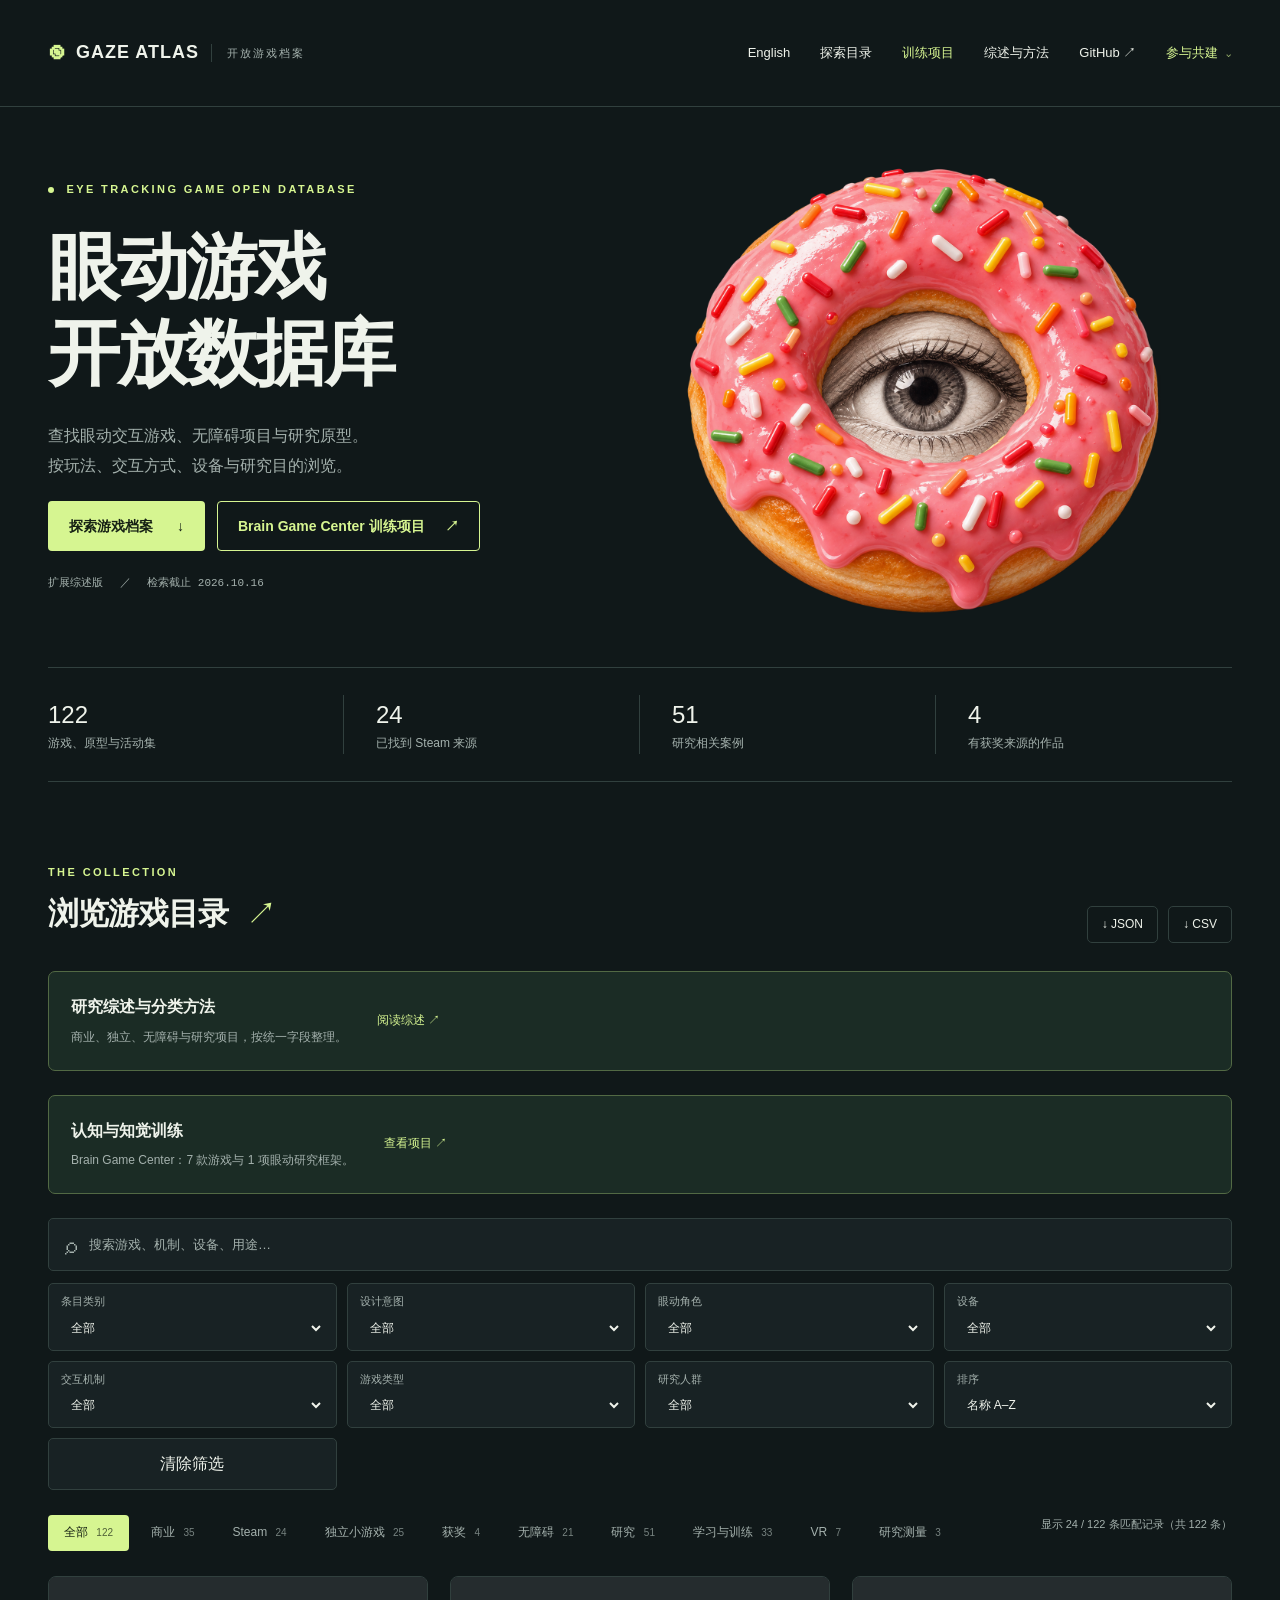
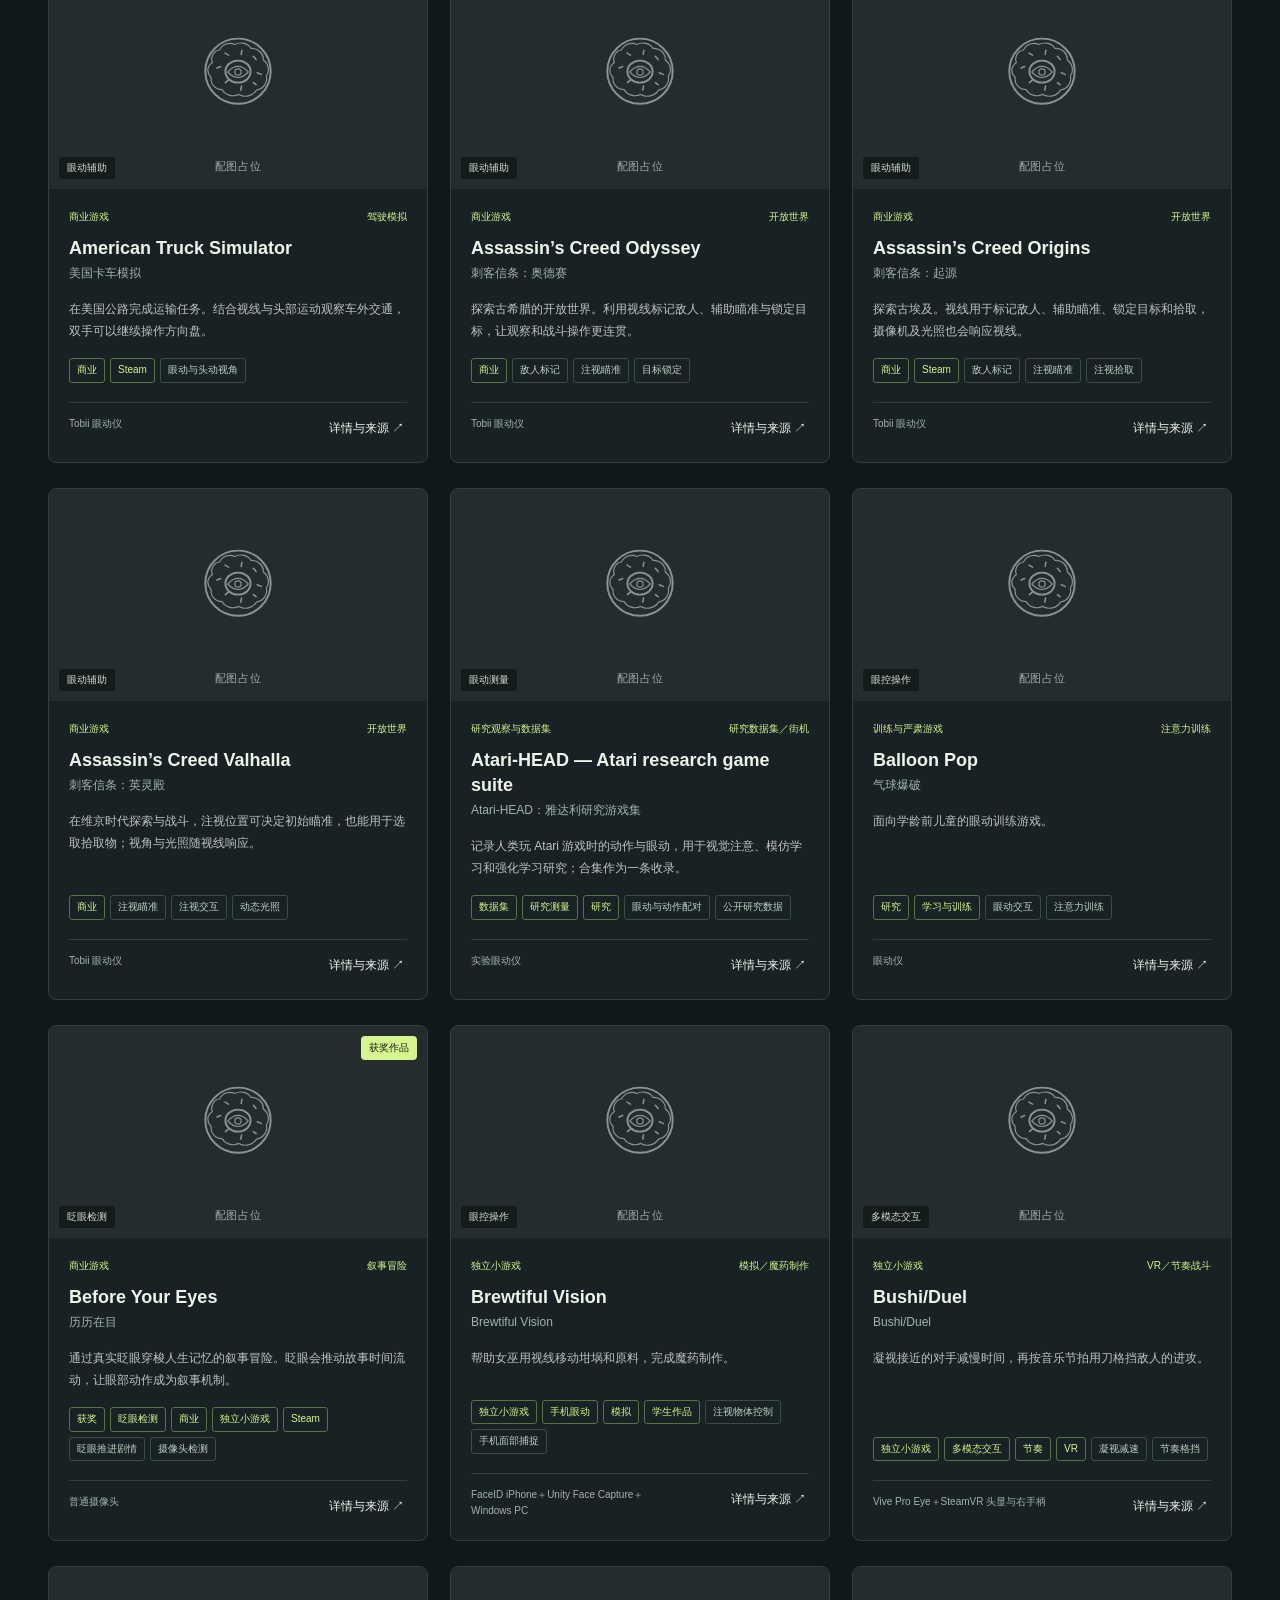
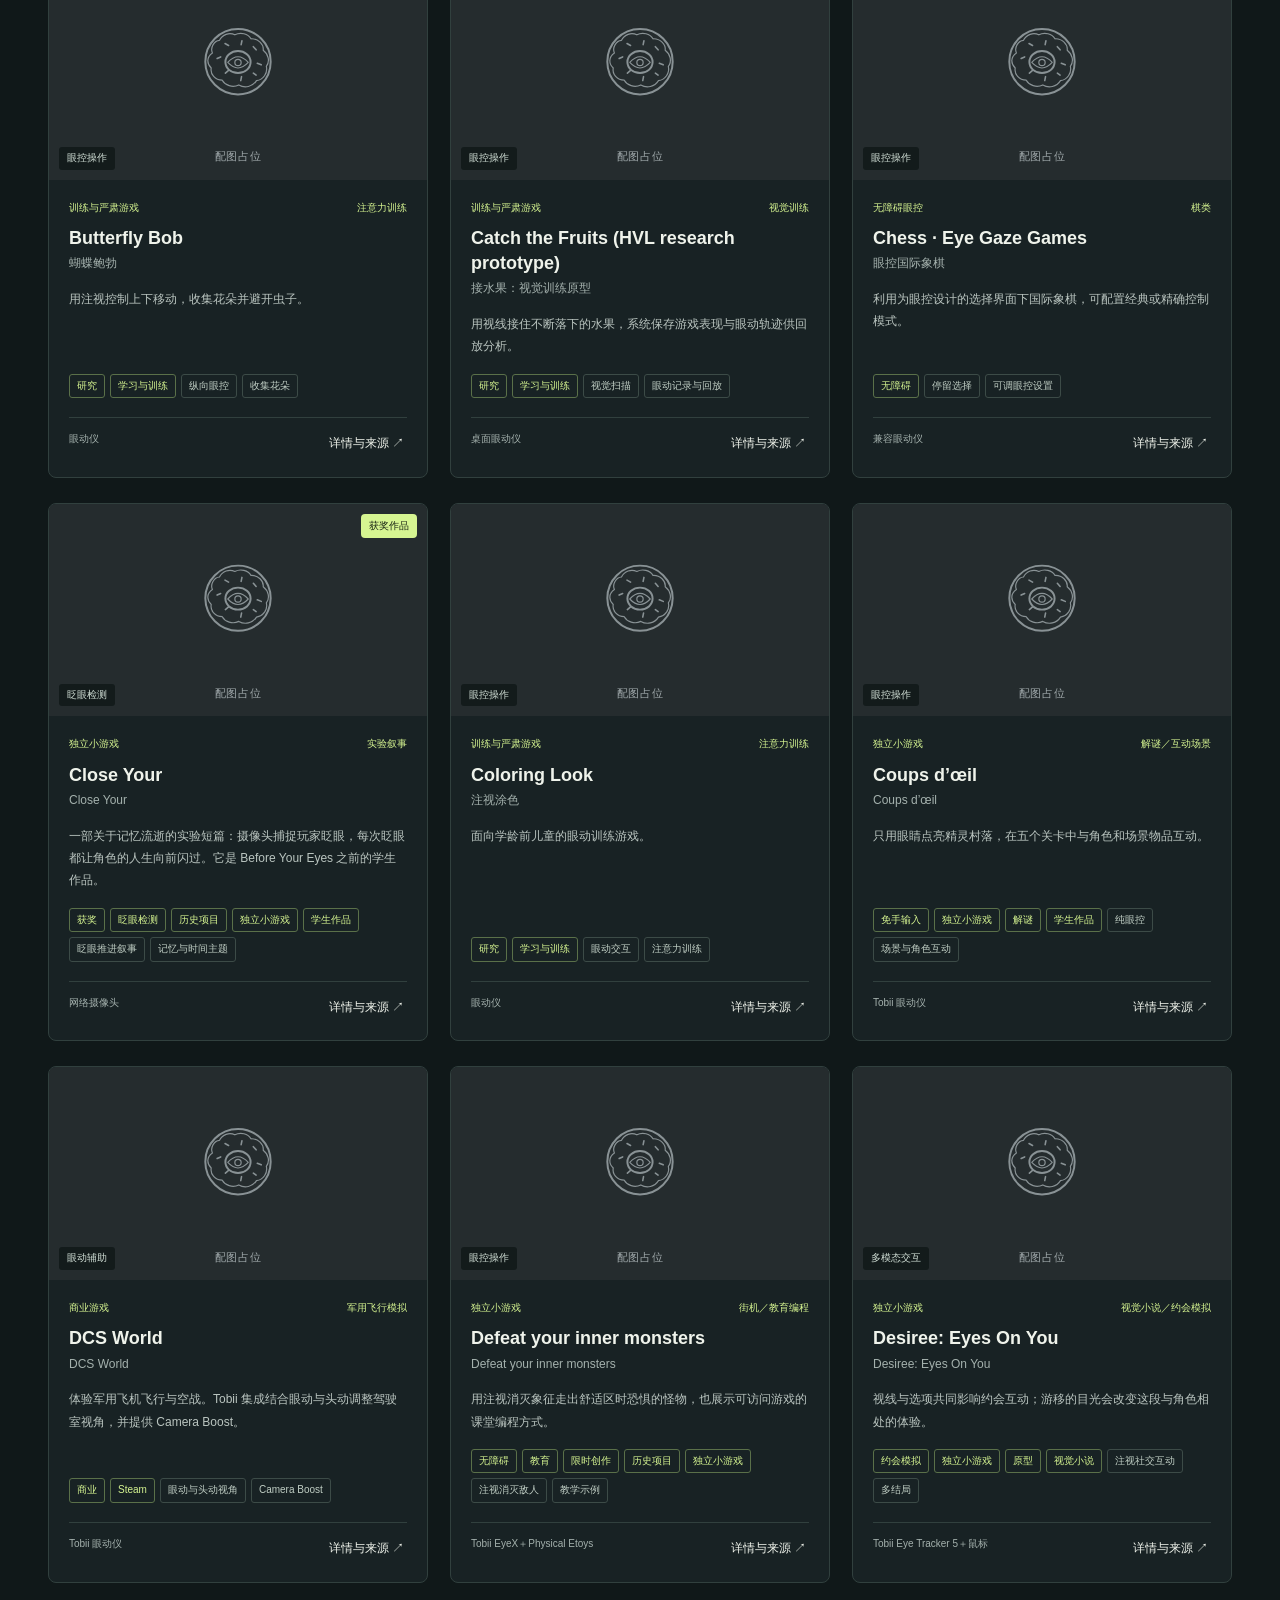
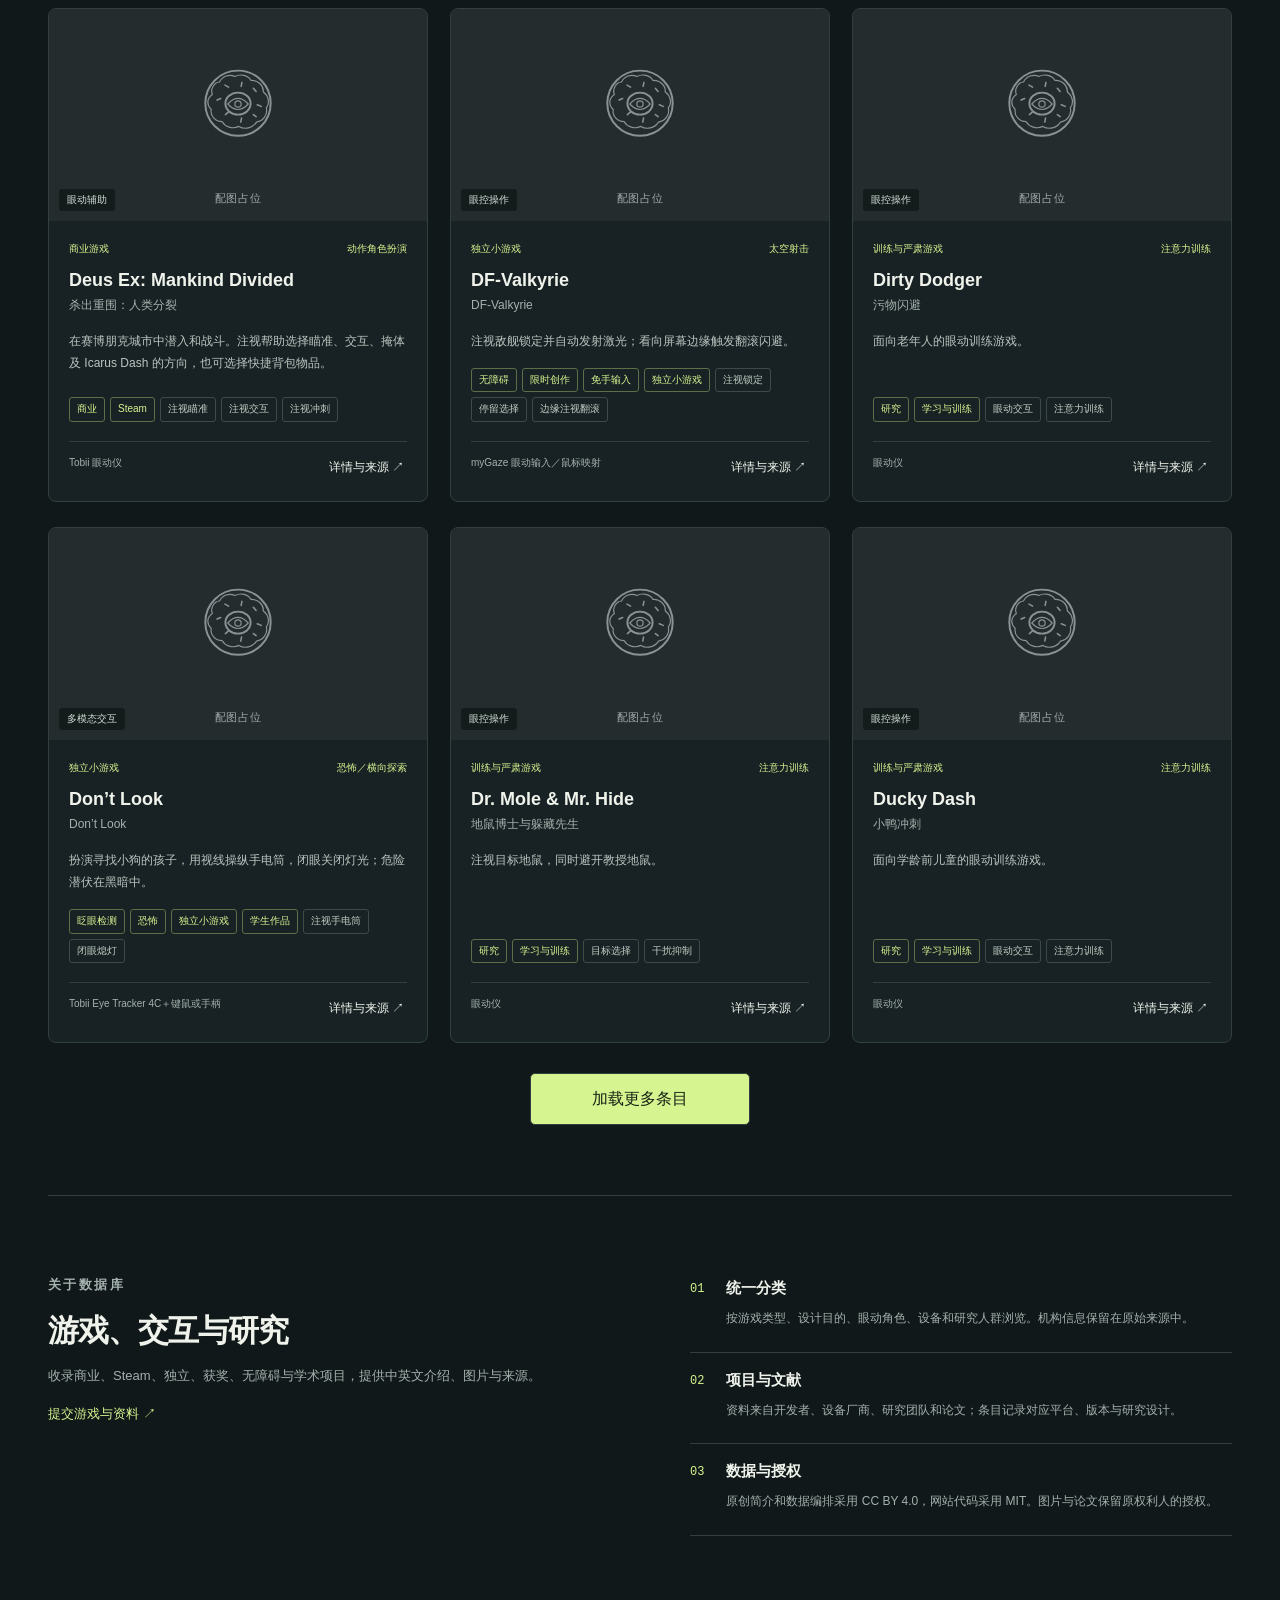
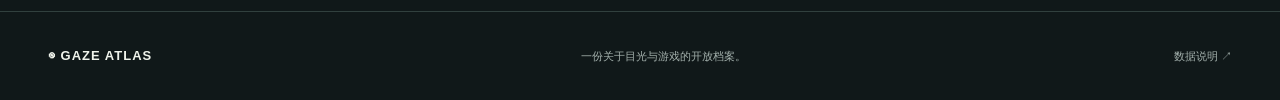
==== commit f36316b1: "Add bilingual community submissions, contribution guides, credits, and catalog validation" ====
--- a/index.html
+++ b/index.html
@@ -1,10 +1,10 @@
 <!doctype html>
-<html lang="zh-CN"><head><meta charset="utf-8"><meta name="viewport" content="width=device-width,initial-scale=1"><meta name="description" content="可检索的眼动游戏开放数据库：商业游戏、无障碍眼控游戏与研究原型，附图片、设备要求和来源。"><title>Gaze Atlas · 眼动游戏开放数据库</title><link rel="stylesheet" href="style.css?v=20261016-graydonut"><script src="app.js?v=20261016-graydonut" defer></script></head>
-<body><a class="skip" href="#catalog">跳到游戏目录</a><header><a class="brand" href="./"><span class="eye">◉</span> GAZE ATLAS <span class="brand-sub">开放游戏档案</span></a><nav aria-label="主导航"><a href="en/" lang="en" aria-label="Switch to English">English</a><a href="#catalog">探索目录</a><a class="training-nav" href="related-training.html">训练项目</a><a href="review.html">综述与方法</a><a href="https://github.com/sharkburger/eyeTrackingGame_OpenDataBase" target="_blank" rel="noopener">GitHub ↗</a></nav></header>
-<main><section class="hero"><div><p class="eyebrow"><span></span> EYE TRACKING GAME OPEN DATABASE</p><h1>眼动游戏<br>开放数据库</h1><p class="intro">查找眼动交互游戏、无障碍项目与研究原型。<br>按玩法、交互方式、设备与研究目的浏览。</p><div class="hero-actions"><a class="primary" href="#catalog">探索游戏档案 <span>↓</span></a><a class="secondary" href="related-training.html">Brain Game Center 训练项目 <span>↗</span></a></div><p class="edition">扩展综述版 <span>／</span> 检索截止 2026.10.16</p></div><div class="hero-art hero-donut" aria-hidden="true"><img src="assets/donut-eye.png?v=20261016-graydonut" alt="" width="1254" height="1254" fetchpriority="high"></div></section>
+<html lang="zh-CN"><head><meta charset="utf-8"><meta name="viewport" content="width=device-width,initial-scale=1"><meta name="description" content="可检索的眼动游戏开放数据库：商业游戏、无障碍眼控游戏与研究原型，附图片、设备要求和来源。"><title>Gaze Atlas · 眼动游戏开放数据库</title><link rel="stylesheet" href="style.css?v=20261016-community"><script src="app.js?v=20261016-community" defer></script><script src="community.js?v=20261016-community" defer></script></head>
+<body><a class="skip" href="#catalog">跳到游戏目录</a><header><a class="brand" href="./"><span class="eye">◉</span> GAZE ATLAS <span class="brand-sub">开放游戏档案</span></a><nav aria-label="主导航"><a href="en/" lang="en" aria-label="Switch to English">English</a><a href="#catalog">探索目录</a><a class="training-nav" href="related-training.html">训练项目</a><a href="review.html">综述与方法</a><a href="https://github.com/sharkburger/eyeTrackingGame_OpenDataBase" target="_blank" rel="noopener">GitHub ↗</a><details class="community-menu"><summary>参与共建 <span aria-hidden="true">⌄</span></summary><div class="community-dropdown"><a href="contribute.html#submit">提交游戏</a><a href="contribute.html#forms">双语表单</a><a href="contribute.html#guide">贡献指南</a><a href="contribute.html#checks">自动检查</a><a href="contributors.html">贡献者致谢</a></div></details></nav></header>
+<main><section class="hero"><div><p class="eyebrow"><span></span> EYE TRACKING GAME OPEN DATABASE</p><h1>眼动游戏<br>开放数据库</h1><p class="intro">查找眼动交互游戏、无障碍项目与研究原型。<br>按玩法、交互方式、设备与研究目的浏览。</p><div class="hero-actions"><a class="primary" href="#catalog">探索游戏档案 <span>↓</span></a><a class="secondary" href="related-training.html">Brain Game Center 训练项目 <span>↗</span></a></div><p class="edition">扩展综述版 <span>／</span> 检索截止 2026.10.16</p></div><div class="hero-art hero-donut" aria-hidden="true"><img src="assets/donut-eye.png?v=20261016-community" alt="" width="1254" height="1254" fetchpriority="high"></div></section>
 <section class="stats" aria-label="数据库统计"><div><strong id="total">…</strong><span>游戏、原型与活动集</span></div><div><strong id="steam-count">…</strong><span>已找到 Steam 来源</span></div><div><strong id="research-count">…</strong><span>研究相关案例</span></div><div><strong id="award-count">…</strong><span>有获奖来源的作品</span></div></section>
-<section id="catalog" class="catalog"><div class="section-head"><div><p class="eyebrow">THE COLLECTION</p><h2>浏览游戏目录<span>↗</span></h2></div><div class="downloads"><a href="data/games.json?v=20261016-graydonut" download>↓ JSON</a><a href="data/games.csv?v=20261016-graydonut" download>↓ CSV</a></div></div><div class="review-callout"><div><b>研究综述与分类方法</b><p>商业、独立、无障碍与研究项目，按统一字段整理。</p></div><a href="review.html">阅读综述 ↗</a></div>
- <div class="review-callout training-link"><div><b>认知与知觉训练</b><p>Brain Game Center：7 款游戏与 1 项眼动研究框架。</p></div><a href="related-training.html">查看项目 ↗</a></div><div class="toolbar"><label class="search"><span>⌕</span><input id="search" type="search" placeholder="搜索游戏、机制、设备、用途…" aria-label="搜索游戏"></label></div><div class="advanced-filters"><label>条目类别<select id="category"><option value="">全部</option></select></label><label>设计意图<select id="intent"><option value="">全部</option></select></label><label>眼动角色<select id="role"><option value="">全部</option></select></label><label>设备<select id="device"><option value="">全部</option></select></label><label>交互机制<select id="interaction"><option value="">全部</option></select></label><label>游戏类型<select id="genre"><option value="">全部</option></select></label><label>研究人群<select id="population"><option value="">全部</option></select></label><label>排序<select id="sort"><option value="curated">名称 A–Z</option><option value="title">名称 Z–A</option><option value="year">已核实年份降序</option></select></label><button id="clear-filters">清除筛选</button></div><div class="filter-row"><div id="categories" role="group" aria-label="交叉标签"></div><span id="count" aria-live="polite"></span></div><div id="grid" class="grid"></div><div class="more-wrap"><button id="more" hidden>加载更多条目</button></div><div id="empty" hidden><h3>暂时没有匹配的游戏</h3><p>试试其他关键词，或重置筛选。</p><button id="reset">重置筛选</button></div><p id="error" hidden role="alert">数据暂时无法加载，请刷新页面。也可以直接下载 <a href="data/games.json?v=20261016-graydonut">JSON 数据</a>。</p></section>
+<section id="catalog" class="catalog"><div class="section-head"><div><p class="eyebrow">THE COLLECTION</p><h2>浏览游戏目录<span>↗</span></h2></div><div class="downloads"><a href="data/games.json?v=20261016-community" download>↓ JSON</a><a href="data/games.csv?v=20261016-community" download>↓ CSV</a></div></div><div class="review-callout"><div><b>研究综述与分类方法</b><p>商业、独立、无障碍与研究项目，按统一字段整理。</p></div><a href="review.html">阅读综述 ↗</a></div>
+ <div class="review-callout training-link"><div><b>认知与知觉训练</b><p>Brain Game Center：7 款游戏与 1 项眼动研究框架。</p></div><a href="related-training.html">查看项目 ↗</a></div><div class="toolbar"><label class="search"><span>⌕</span><input id="search" type="search" placeholder="搜索游戏、机制、设备、用途…" aria-label="搜索游戏"></label></div><div class="advanced-filters"><label>条目类别<select id="category"><option value="">全部</option></select></label><label>设计意图<select id="intent"><option value="">全部</option></select></label><label>眼动角色<select id="role"><option value="">全部</option></select></label><label>设备<select id="device"><option value="">全部</option></select></label><label>交互机制<select id="interaction"><option value="">全部</option></select></label><label>游戏类型<select id="genre"><option value="">全部</option></select></label><label>研究人群<select id="population"><option value="">全部</option></select></label><label>排序<select id="sort"><option value="curated">名称 A–Z</option><option value="title">名称 Z–A</option><option value="year">已核实年份降序</option></select></label><button id="clear-filters">清除筛选</button></div><div class="filter-row"><div id="categories" role="group" aria-label="交叉标签"></div><span id="count" aria-live="polite"></span></div><div id="grid" class="grid"></div><div class="more-wrap"><button id="more" hidden>加载更多条目</button></div><div id="empty" hidden><h3>暂时没有匹配的游戏</h3><p>试试其他关键词，或重置筛选。</p><button id="reset">重置筛选</button></div><p id="error" hidden role="alert">数据暂时无法加载，请刷新页面。也可以直接下载 <a href="data/games.json?v=20261016-community">JSON 数据</a>。</p></section>
 <section id="about" class="about"><div><p class="eyebrow">关于数据库</p><h2>游戏、交互与研究</h2><p>收录商业、Steam、独立、获奖、无障碍与学术项目，提供中英文介绍、图片与来源。</p><a href="https://github.com/sharkburger/eyeTrackingGame_OpenDataBase/issues/new">提交游戏与资料 ↗</a></div><div class="method"><article><span>01</span><div><h3>统一分类</h3><p>按游戏类型、设计目的、眼动角色、设备和研究人群浏览。机构信息保留在原始来源中。</p></div></article><article><span>02</span><div><h3>项目与文献</h3><p>资料来自开发者、设备厂商、研究团队和论文；条目记录对应平台、版本与研究设计。</p></div></article><article><span>03</span><div><h3>数据与授权</h3><p>原创简介和数据编排采用 CC BY 4.0，网站代码采用 MIT。图片与论文保留原权利人的授权。</p></div></article></div></section></main>
 <footer><a class="brand" href="./">◉ GAZE ATLAS</a><p>一份关于目光与游戏的开放档案。</p><a href="README.md">数据说明 ↗</a></footer>
-<dialog id="detail" aria-labelledby="detail-title"><button class="close" aria-label="关闭详情">×</button><div id="detail-content"></div></dialog><noscript><p>目录需要 JavaScript；你仍可下载 <a href="data/games.json?v=20261016-graydonut">JSON</a> 或 <a href="data/games.csv?v=20261016-graydonut">CSV</a> 查看全部资料。</p></noscript></body></html>
+<dialog id="detail" aria-labelledby="detail-title"><button class="close" aria-label="关闭详情">×</button><div id="detail-content"></div></dialog><noscript><p>目录需要 JavaScript；你仍可下载 <a href="data/games.json?v=20261016-community">JSON</a> 或 <a href="data/games.csv?v=20261016-community">CSV</a> 查看全部资料。</p></noscript></body></html>
--- a/style.css
+++ b/style.css
@@ -15,3 +15,6 @@
 
 /* Neutral image placeholders */
 .image-wrap.image-placeholder{background:#252c2e}.image-wrap.image-placeholder img{object-fit:cover;padding:0}.image-wrap.image-placeholder:after{content:attr(data-placeholder);position:absolute;bottom:14px;left:0;right:0;text-align:center;font-size:11px;letter-spacing:.06em;color:#a2abad;pointer-events:none}.training-card .image-wrap.image-placeholder img{background:#252c2e}
+
+/* Community navigation and contribution pages */
+.community-menu{position:relative}.community-menu>summary{cursor:pointer;list-style:none;color:var(--accent);white-space:nowrap}.community-menu>summary::-webkit-details-marker{display:none}.community-menu>summary span{display:inline-block;margin-left:3px}.community-menu[open]>summary span{transform:rotate(180deg)}.community-dropdown{position:absolute;top:calc(100% + 14px);right:0;min-width:220px;background:#1a2527;border:1px solid #46534e;box-shadow:0 14px 35px #0006;border-radius:8px;padding:8px;z-index:30}.community-dropdown>a{display:block;padding:10px 12px;border-radius:4px;font-size:13px;white-space:nowrap}.community-dropdown>a:hover,.community-dropdown>a:focus-visible{background:#293735;color:var(--accent)}header{position:relative;z-index:10}.community-page{max-width:1050px;padding:55px 35px;margin:auto}.community-page h1{font-size:clamp(35px,5vw,56px);letter-spacing:-1.5px}.community-intro{font-size:18px;max-width:850px;color:var(--muted)}.community-tabs{display:flex;flex-wrap:wrap;gap:12px;margin:28px 0}.community-tabs a{border:1px solid var(--line);border-radius:5px;padding:8px 12px;color:var(--accent)}.community-section{padding:30px 0;border-top:1px solid var(--line);scroll-margin-top:25px}.community-section h2{font-size:27px;letter-spacing:-.4px;margin:0 0 14px}.community-section p,.community-section li{color:#bdc8c3}.community-section a{color:var(--accent)}.submission-form{display:grid;grid-template-columns:1fr 1fr;gap:20px;margin-top:25px}.field{display:flex;flex-direction:column;gap:7px;min-width:0}.field:has(textarea){grid-column:1/-1}.field label{font-size:14px}.field label span{color:var(--accent)}.field input,.field textarea,.field select{width:100%;background:#1a2527;color:var(--ink);border:1px solid #46534e;border-radius:5px;padding:12px;font-size:14px}.field textarea{resize:vertical;min-height:110px}.field small{color:var(--muted);font-size:12px}.checkbox-field{grid-column:1/-1;display:flex;align-items:flex-start;gap:10px;font-size:13px;color:var(--muted)}.checkbox-field input{margin-top:5px;accent-color:var(--accent)}.community-button,.community-actions button{display:inline-flex;align-items:center;justify-content:center;gap:8px;padding:11px 18px;border-radius:5px;border:1px solid var(--accent);background:var(--accent);color:#172217!important;font-size:14px;font-weight:600;cursor:pointer}.submission-form>.community-button{justify-self:start}.community-actions{display:flex;align-items:center;flex-wrap:wrap;gap:15px;margin:20px 0}.community-actions>a{font-size:14px}.community-actions button{background:transparent;color:var(--accent)!important}.submission-preview{background:#192523;border:1px solid #4f6549;border-radius:8px;padding:22px;margin:25px 0;scroll-margin-top:25px}.submission-preview[hidden]{display:none}.submission-preview pre{white-space:pre-wrap;overflow-wrap:anywhere;font-size:13px;line-height:1.8;color:#d1dcd5;background:#111c1c;padding:18px;border-radius:4px;max-height:480px;overflow:auto}.community-steps{padding-left:24px}.community-steps li{padding:5px 0}.check-grid{display:grid;grid-template-columns:1fr 1fr;gap:16px;margin:22px 0}.check-grid article{background:var(--panel);border:1px solid var(--line);padding:20px;border-radius:7px}.check-grid h3{font-size:17px;margin:0 0 8px}.check-grid p{font-size:13px;margin:0}.command-block{white-space:pre-wrap;overflow-wrap:anywhere;background:#182224;padding:18px;border-radius:5px;font-size:13px}.contributors-grid{display:grid;grid-template-columns:repeat(3,minmax(0,1fr));gap:18px;margin:30px 0}.contributor-card{display:flex;align-items:flex-start;flex-direction:column;gap:12px;background:var(--panel);padding:25px;border:1px solid var(--line);border-radius:8px}.contributor-card>span:last-child{font-size:13px;color:var(--muted)}.contributor-initial{height:54px;width:54px;display:grid;place-items:center;border-radius:50%;background:#344438;color:var(--accent);font-size:24px;font-weight:600}@media(max-width:640px){.community-page{padding:30px 20px}.community-page h1{font-size:35px}.submission-form,.check-grid,.contributors-grid{grid-template-columns:1fr}.community-dropdown{min-width:205px;max-width:calc(100vw - 40px)}.community-page header nav{width:auto}.community-tabs{gap:8px}.community-tabs a{font-size:12px;padding:7px 9px}.submission-preview{padding:15px}.community-section h2{font-size:24px}.command-block{font-size:11px}.community-actions{align-items:flex-start;flex-direction:column}.community-menu>summary{font-size:12px}}@media(prefers-reduced-motion:reduce){.submission-preview{scroll-behavior:auto}}
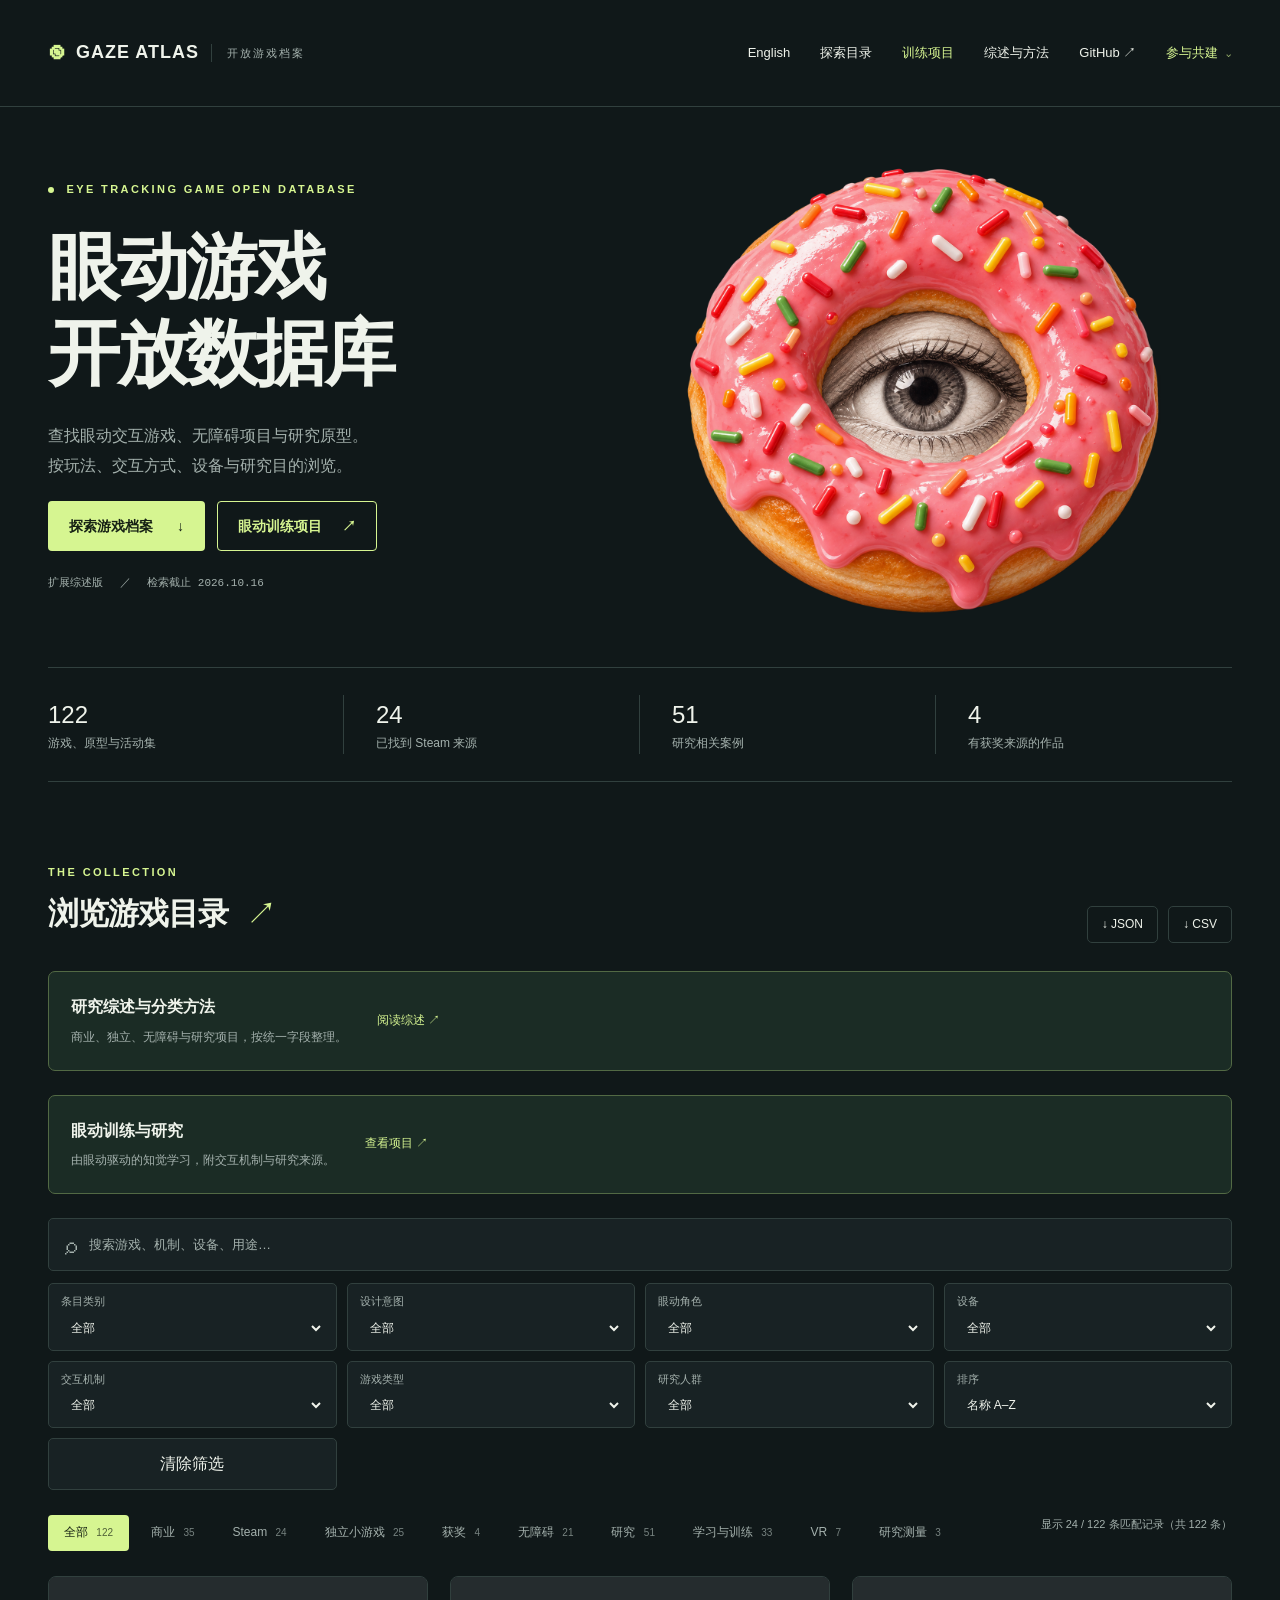
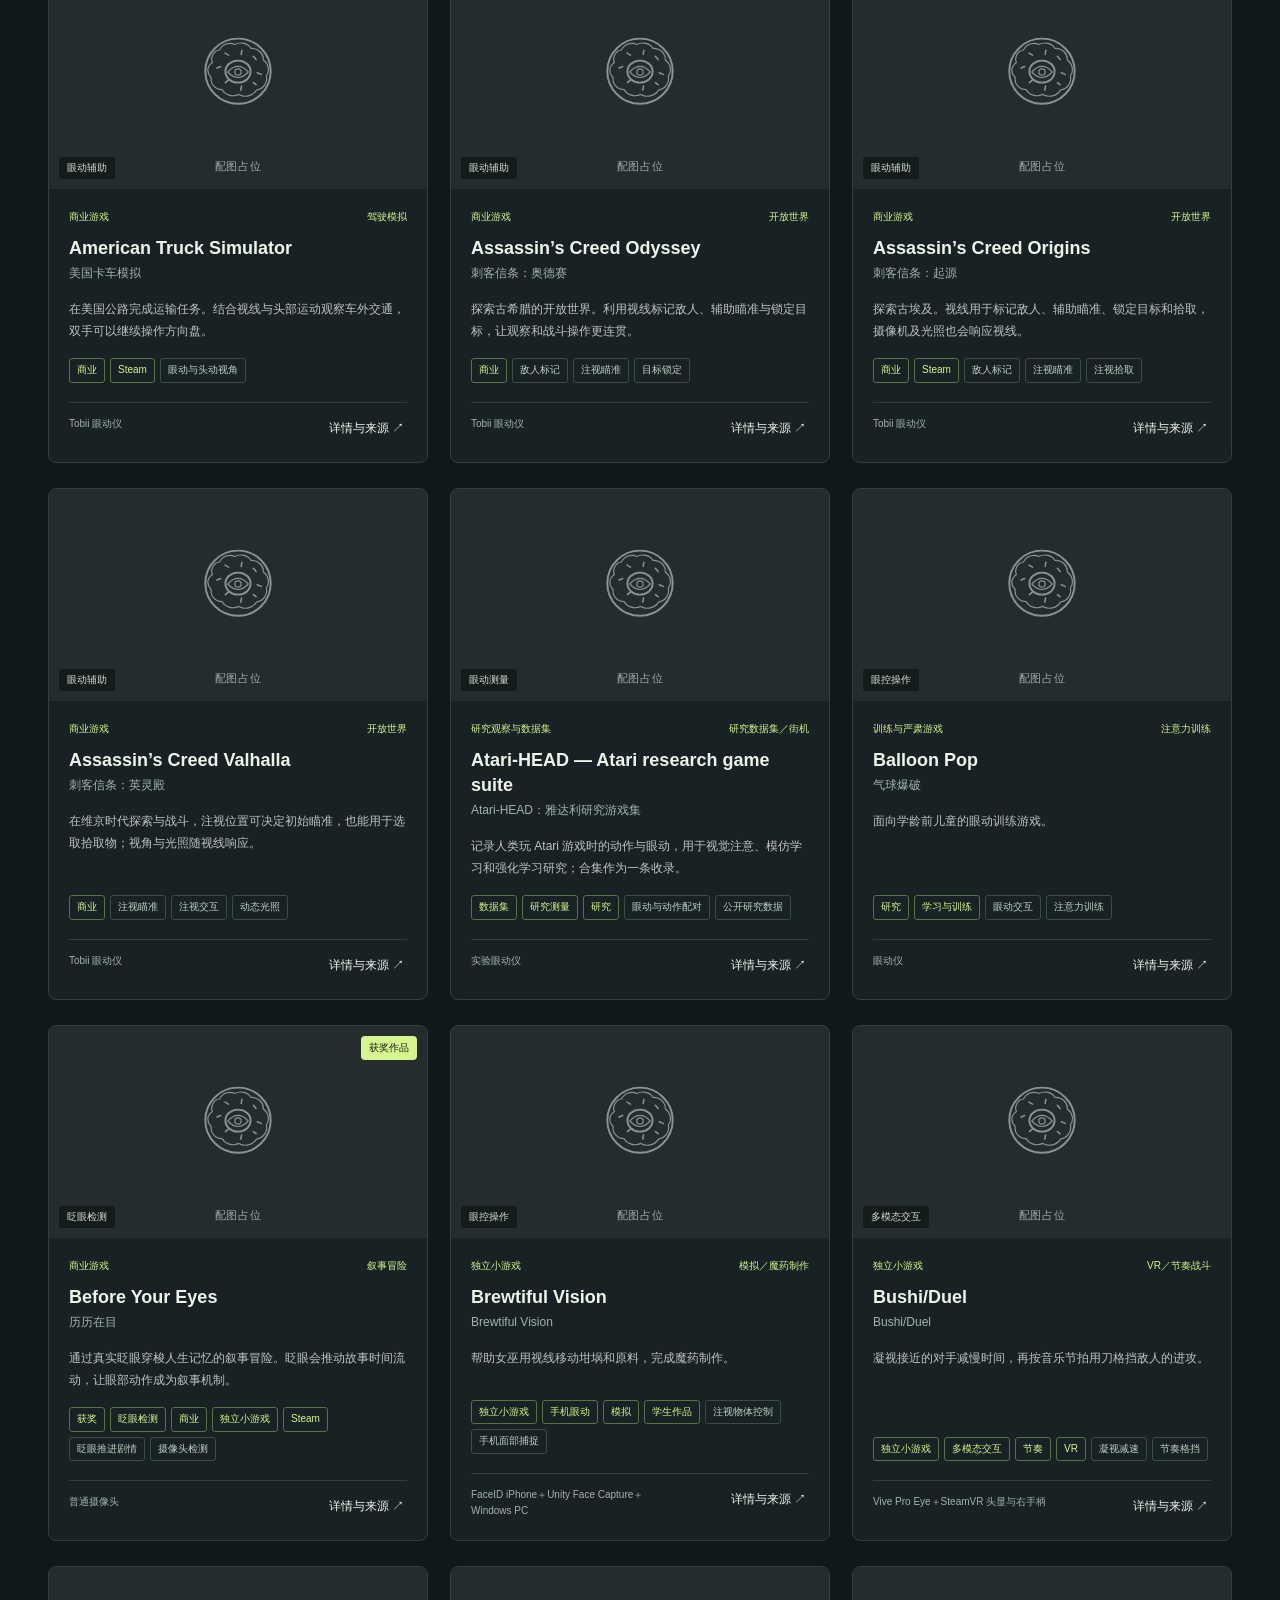
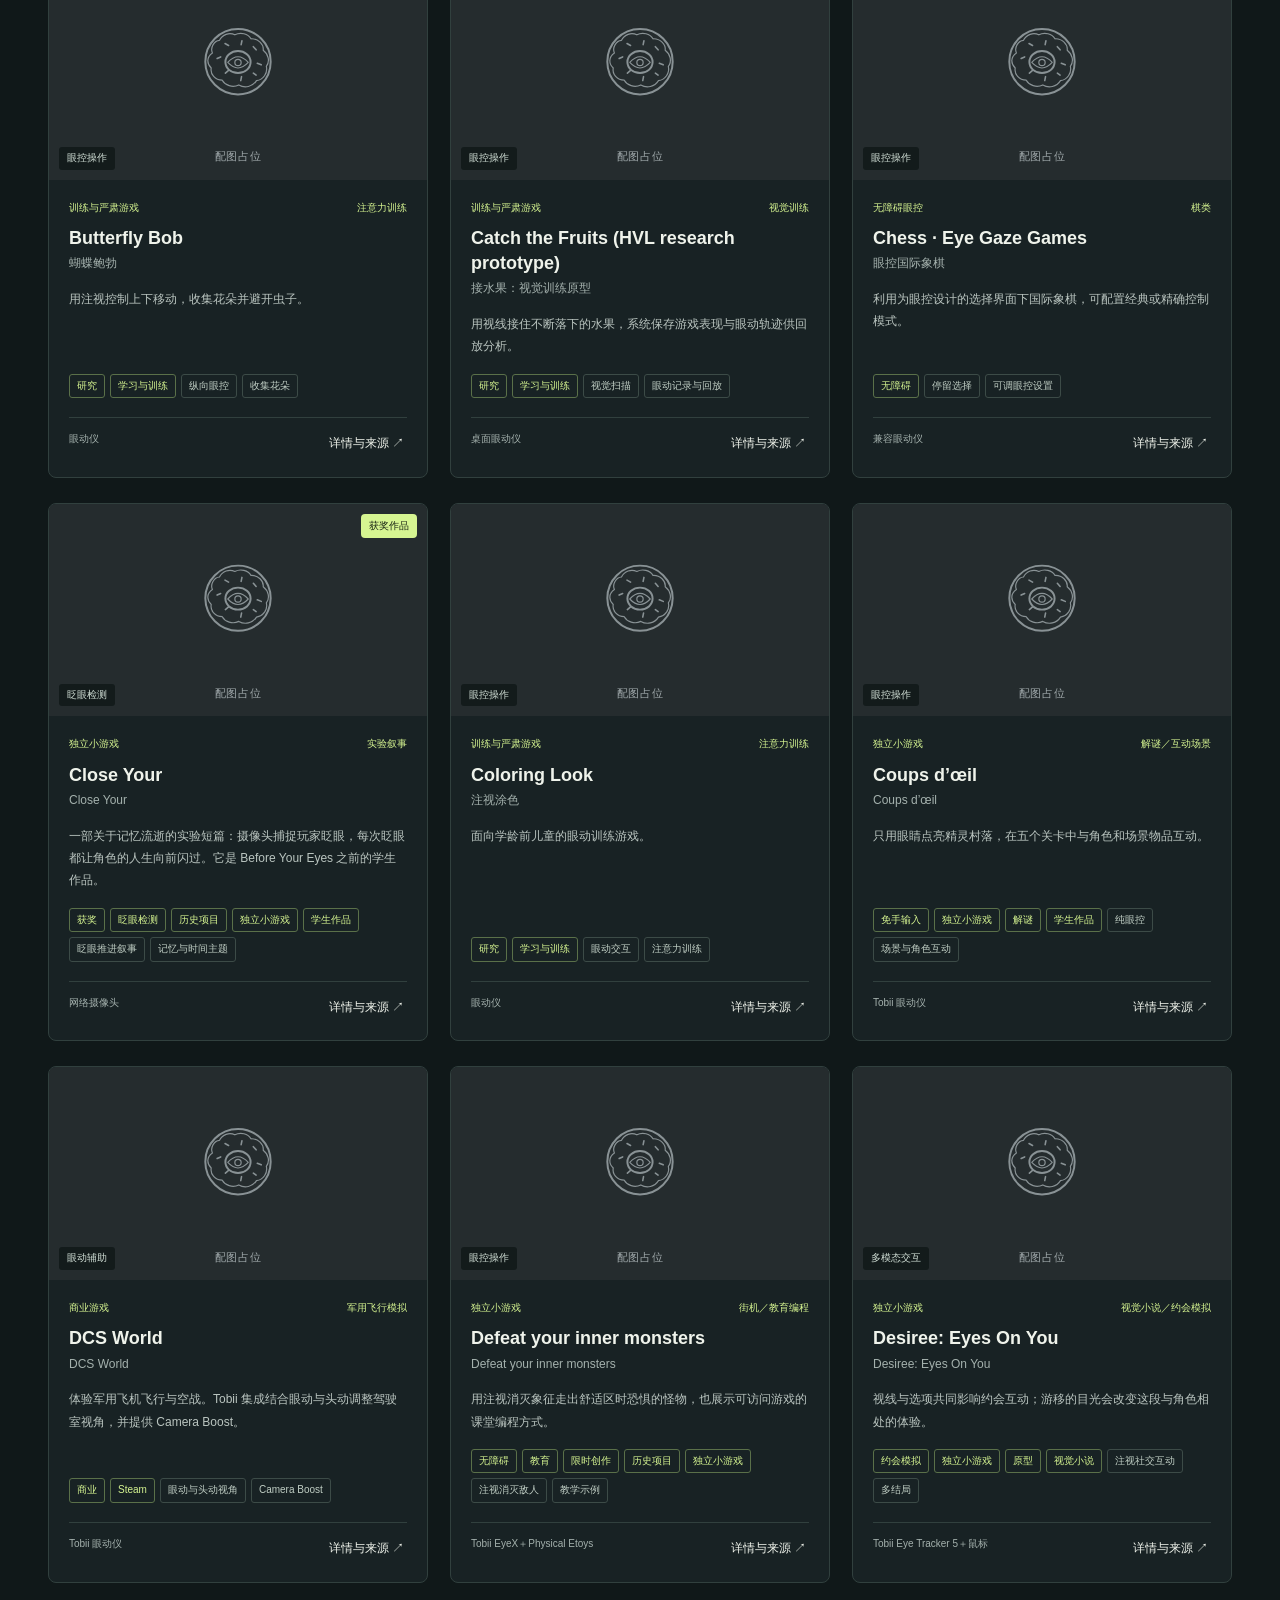
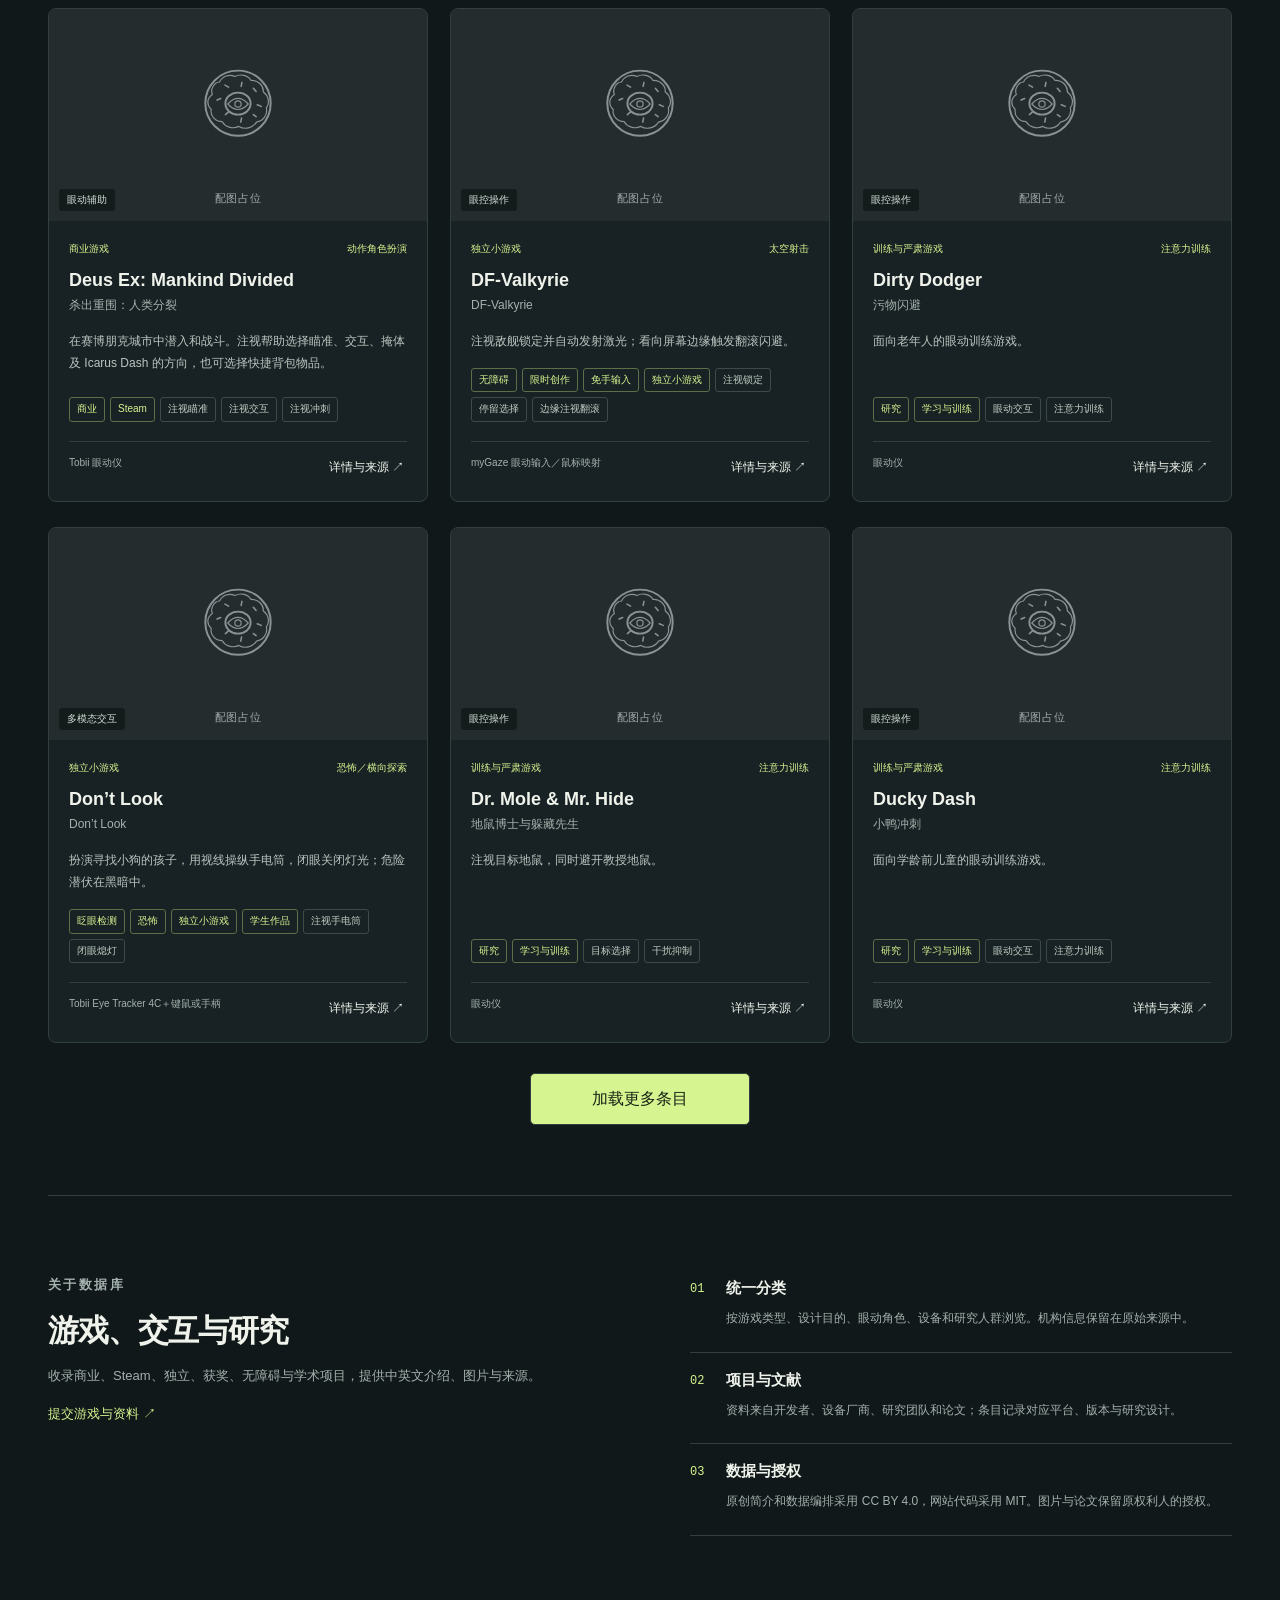
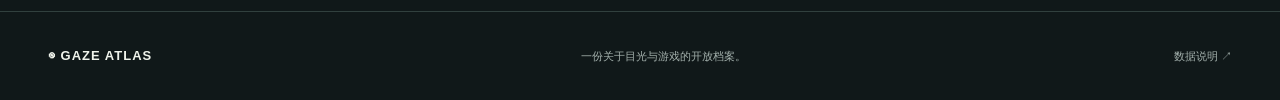
==== commit 5eee61f2: "Focus training collection on documented eye tracking and remove institutional promotion" ====
--- a/index.html
+++ b/index.html
@@ -1,10 +1,10 @@
 <!doctype html>
-<html lang="zh-CN"><head><meta charset="utf-8"><meta name="viewport" content="width=device-width,initial-scale=1"><meta name="description" content="可检索的眼动游戏开放数据库：商业游戏、无障碍眼控游戏与研究原型，附图片、设备要求和来源。"><title>Gaze Atlas · 眼动游戏开放数据库</title><link rel="stylesheet" href="style.css?v=20261016-community"><script src="app.js?v=20261016-community" defer></script><script src="community.js?v=20261016-community" defer></script></head>
+<html lang="zh-CN"><head><meta charset="utf-8"><meta name="viewport" content="width=device-width,initial-scale=1"><meta name="description" content="可检索的眼动游戏开放数据库：商业游戏、无障碍眼控游戏与研究原型，附图片、设备要求和来源。"><title>Gaze Atlas · 眼动游戏开放数据库</title><link rel="stylesheet" href="style.css?v=20261016-gaze-scope"><script src="app.js?v=20261016-gaze-scope" defer></script><script src="community.js?v=20261016-gaze-scope" defer></script></head>
 <body><a class="skip" href="#catalog">跳到游戏目录</a><header><a class="brand" href="./"><span class="eye">◉</span> GAZE ATLAS <span class="brand-sub">开放游戏档案</span></a><nav aria-label="主导航"><a href="en/" lang="en" aria-label="Switch to English">English</a><a href="#catalog">探索目录</a><a class="training-nav" href="related-training.html">训练项目</a><a href="review.html">综述与方法</a><a href="https://github.com/sharkburger/eyeTrackingGame_OpenDataBase" target="_blank" rel="noopener">GitHub ↗</a><details class="community-menu"><summary>参与共建 <span aria-hidden="true">⌄</span></summary><div class="community-dropdown"><a href="contribute.html#submit">提交游戏</a><a href="contribute.html#forms">双语表单</a><a href="contribute.html#guide">贡献指南</a><a href="contribute.html#checks">自动检查</a><a href="contributors.html">贡献者致谢</a></div></details></nav></header>
-<main><section class="hero"><div><p class="eyebrow"><span></span> EYE TRACKING GAME OPEN DATABASE</p><h1>眼动游戏<br>开放数据库</h1><p class="intro">查找眼动交互游戏、无障碍项目与研究原型。<br>按玩法、交互方式、设备与研究目的浏览。</p><div class="hero-actions"><a class="primary" href="#catalog">探索游戏档案 <span>↓</span></a><a class="secondary" href="related-training.html">Brain Game Center 训练项目 <span>↗</span></a></div><p class="edition">扩展综述版 <span>／</span> 检索截止 2026.10.16</p></div><div class="hero-art hero-donut" aria-hidden="true"><img src="assets/donut-eye.png?v=20261016-community" alt="" width="1254" height="1254" fetchpriority="high"></div></section>
+<main><section class="hero"><div><p class="eyebrow"><span></span> EYE TRACKING GAME OPEN DATABASE</p><h1>眼动游戏<br>开放数据库</h1><p class="intro">查找眼动交互游戏、无障碍项目与研究原型。<br>按玩法、交互方式、设备与研究目的浏览。</p><div class="hero-actions"><a class="primary" href="#catalog">探索游戏档案 <span>↓</span></a><a class="secondary" href="related-training.html">眼动训练项目 <span>↗</span></a></div><p class="edition">扩展综述版 <span>／</span> 检索截止 2026.10.16</p></div><div class="hero-art hero-donut" aria-hidden="true"><img src="assets/donut-eye.png?v=20261016-gaze-scope" alt="" width="1254" height="1254" fetchpriority="high"></div></section>
 <section class="stats" aria-label="数据库统计"><div><strong id="total">…</strong><span>游戏、原型与活动集</span></div><div><strong id="steam-count">…</strong><span>已找到 Steam 来源</span></div><div><strong id="research-count">…</strong><span>研究相关案例</span></div><div><strong id="award-count">…</strong><span>有获奖来源的作品</span></div></section>
-<section id="catalog" class="catalog"><div class="section-head"><div><p class="eyebrow">THE COLLECTION</p><h2>浏览游戏目录<span>↗</span></h2></div><div class="downloads"><a href="data/games.json?v=20261016-community" download>↓ JSON</a><a href="data/games.csv?v=20261016-community" download>↓ CSV</a></div></div><div class="review-callout"><div><b>研究综述与分类方法</b><p>商业、独立、无障碍与研究项目，按统一字段整理。</p></div><a href="review.html">阅读综述 ↗</a></div>
- <div class="review-callout training-link"><div><b>认知与知觉训练</b><p>Brain Game Center：7 款游戏与 1 项眼动研究框架。</p></div><a href="related-training.html">查看项目 ↗</a></div><div class="toolbar"><label class="search"><span>⌕</span><input id="search" type="search" placeholder="搜索游戏、机制、设备、用途…" aria-label="搜索游戏"></label></div><div class="advanced-filters"><label>条目类别<select id="category"><option value="">全部</option></select></label><label>设计意图<select id="intent"><option value="">全部</option></select></label><label>眼动角色<select id="role"><option value="">全部</option></select></label><label>设备<select id="device"><option value="">全部</option></select></label><label>交互机制<select id="interaction"><option value="">全部</option></select></label><label>游戏类型<select id="genre"><option value="">全部</option></select></label><label>研究人群<select id="population"><option value="">全部</option></select></label><label>排序<select id="sort"><option value="curated">名称 A–Z</option><option value="title">名称 Z–A</option><option value="year">已核实年份降序</option></select></label><button id="clear-filters">清除筛选</button></div><div class="filter-row"><div id="categories" role="group" aria-label="交叉标签"></div><span id="count" aria-live="polite"></span></div><div id="grid" class="grid"></div><div class="more-wrap"><button id="more" hidden>加载更多条目</button></div><div id="empty" hidden><h3>暂时没有匹配的游戏</h3><p>试试其他关键词，或重置筛选。</p><button id="reset">重置筛选</button></div><p id="error" hidden role="alert">数据暂时无法加载，请刷新页面。也可以直接下载 <a href="data/games.json?v=20261016-community">JSON 数据</a>。</p></section>
+<section id="catalog" class="catalog"><div class="section-head"><div><p class="eyebrow">THE COLLECTION</p><h2>浏览游戏目录<span>↗</span></h2></div><div class="downloads"><a href="data/games.json?v=20261016-gaze-scope" download>↓ JSON</a><a href="data/games.csv?v=20261016-gaze-scope" download>↓ CSV</a></div></div><div class="review-callout"><div><b>研究综述与分类方法</b><p>商业、独立、无障碍与研究项目，按统一字段整理。</p></div><a href="review.html">阅读综述 ↗</a></div>
+ <div class="review-callout training-link"><div><b>眼动训练与研究</b><p>由眼动驱动的知觉学习，附交互机制与研究来源。</p></div><a href="related-training.html">查看项目 ↗</a></div><div class="toolbar"><label class="search"><span>⌕</span><input id="search" type="search" placeholder="搜索游戏、机制、设备、用途…" aria-label="搜索游戏"></label></div><div class="advanced-filters"><label>条目类别<select id="category"><option value="">全部</option></select></label><label>设计意图<select id="intent"><option value="">全部</option></select></label><label>眼动角色<select id="role"><option value="">全部</option></select></label><label>设备<select id="device"><option value="">全部</option></select></label><label>交互机制<select id="interaction"><option value="">全部</option></select></label><label>游戏类型<select id="genre"><option value="">全部</option></select></label><label>研究人群<select id="population"><option value="">全部</option></select></label><label>排序<select id="sort"><option value="curated">名称 A–Z</option><option value="title">名称 Z–A</option><option value="year">已核实年份降序</option></select></label><button id="clear-filters">清除筛选</button></div><div class="filter-row"><div id="categories" role="group" aria-label="交叉标签"></div><span id="count" aria-live="polite"></span></div><div id="grid" class="grid"></div><div class="more-wrap"><button id="more" hidden>加载更多条目</button></div><div id="empty" hidden><h3>暂时没有匹配的游戏</h3><p>试试其他关键词，或重置筛选。</p><button id="reset">重置筛选</button></div><p id="error" hidden role="alert">数据暂时无法加载，请刷新页面。也可以直接下载 <a href="data/games.json?v=20261016-gaze-scope">JSON 数据</a>。</p></section>
 <section id="about" class="about"><div><p class="eyebrow">关于数据库</p><h2>游戏、交互与研究</h2><p>收录商业、Steam、独立、获奖、无障碍与学术项目，提供中英文介绍、图片与来源。</p><a href="https://github.com/sharkburger/eyeTrackingGame_OpenDataBase/issues/new">提交游戏与资料 ↗</a></div><div class="method"><article><span>01</span><div><h3>统一分类</h3><p>按游戏类型、设计目的、眼动角色、设备和研究人群浏览。机构信息保留在原始来源中。</p></div></article><article><span>02</span><div><h3>项目与文献</h3><p>资料来自开发者、设备厂商、研究团队和论文；条目记录对应平台、版本与研究设计。</p></div></article><article><span>03</span><div><h3>数据与授权</h3><p>原创简介和数据编排采用 CC BY 4.0，网站代码采用 MIT。图片与论文保留原权利人的授权。</p></div></article></div></section></main>
 <footer><a class="brand" href="./">◉ GAZE ATLAS</a><p>一份关于目光与游戏的开放档案。</p><a href="README.md">数据说明 ↗</a></footer>
-<dialog id="detail" aria-labelledby="detail-title"><button class="close" aria-label="关闭详情">×</button><div id="detail-content"></div></dialog><noscript><p>目录需要 JavaScript；你仍可下载 <a href="data/games.json?v=20261016-community">JSON</a> 或 <a href="data/games.csv?v=20261016-community">CSV</a> 查看全部资料。</p></noscript></body></html>
+<dialog id="detail" aria-labelledby="detail-title"><button class="close" aria-label="关闭详情">×</button><div id="detail-content"></div></dialog><noscript><p>目录需要 JavaScript；你仍可下载 <a href="data/games.json?v=20261016-gaze-scope">JSON</a> 或 <a href="data/games.csv?v=20261016-gaze-scope">CSV</a> 查看全部资料。</p></noscript></body></html>
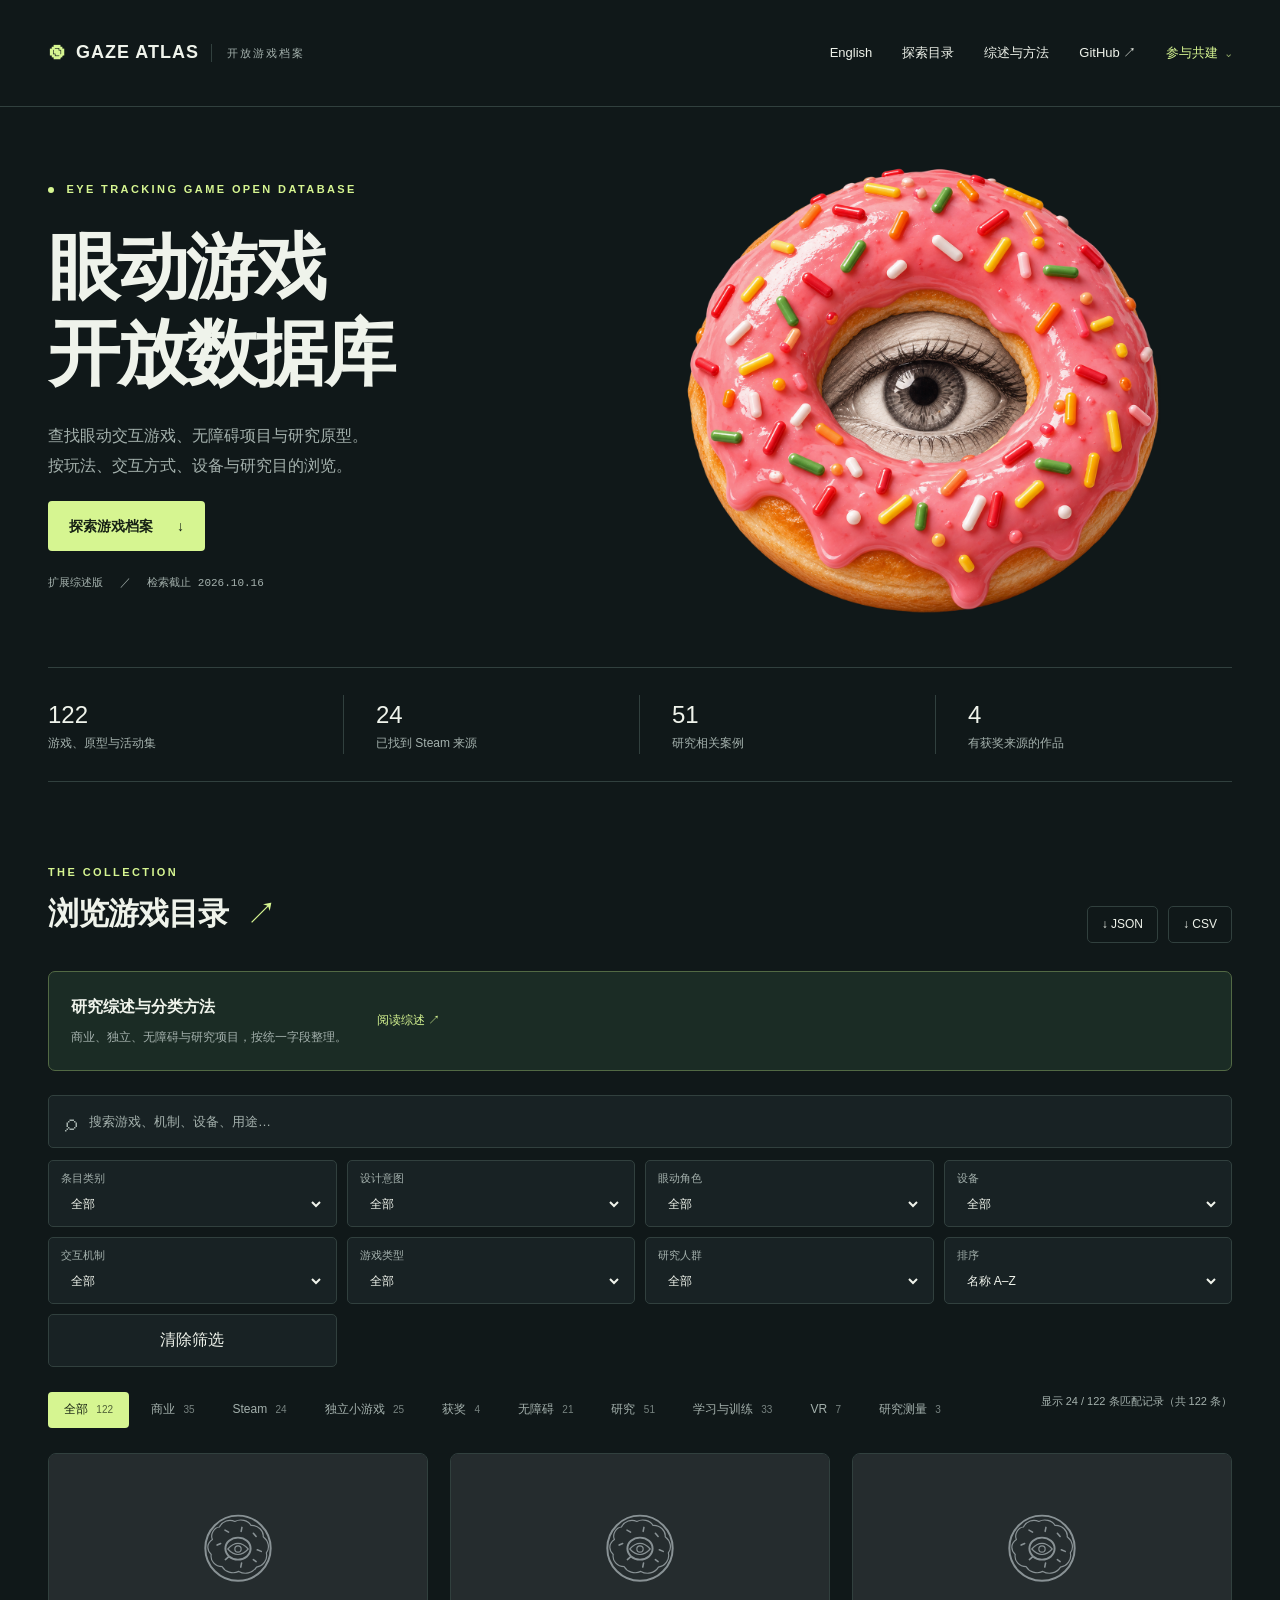
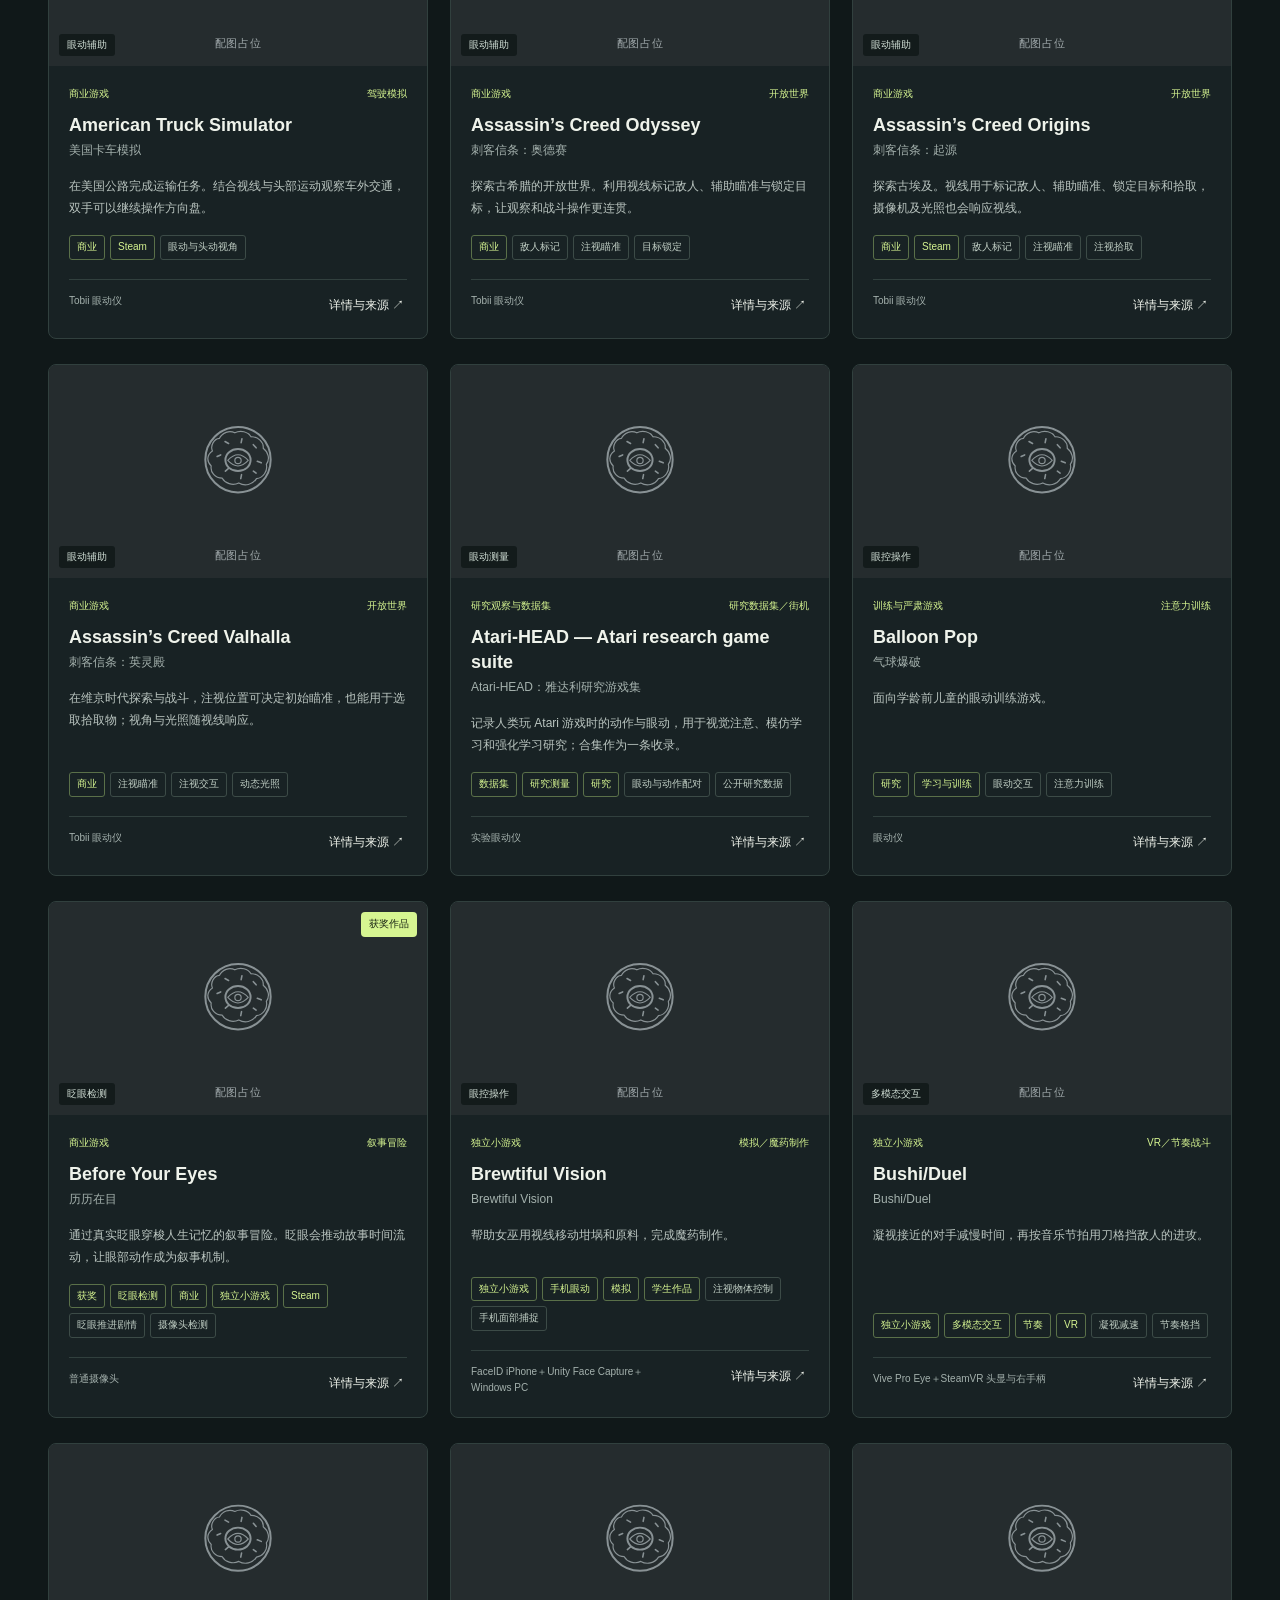
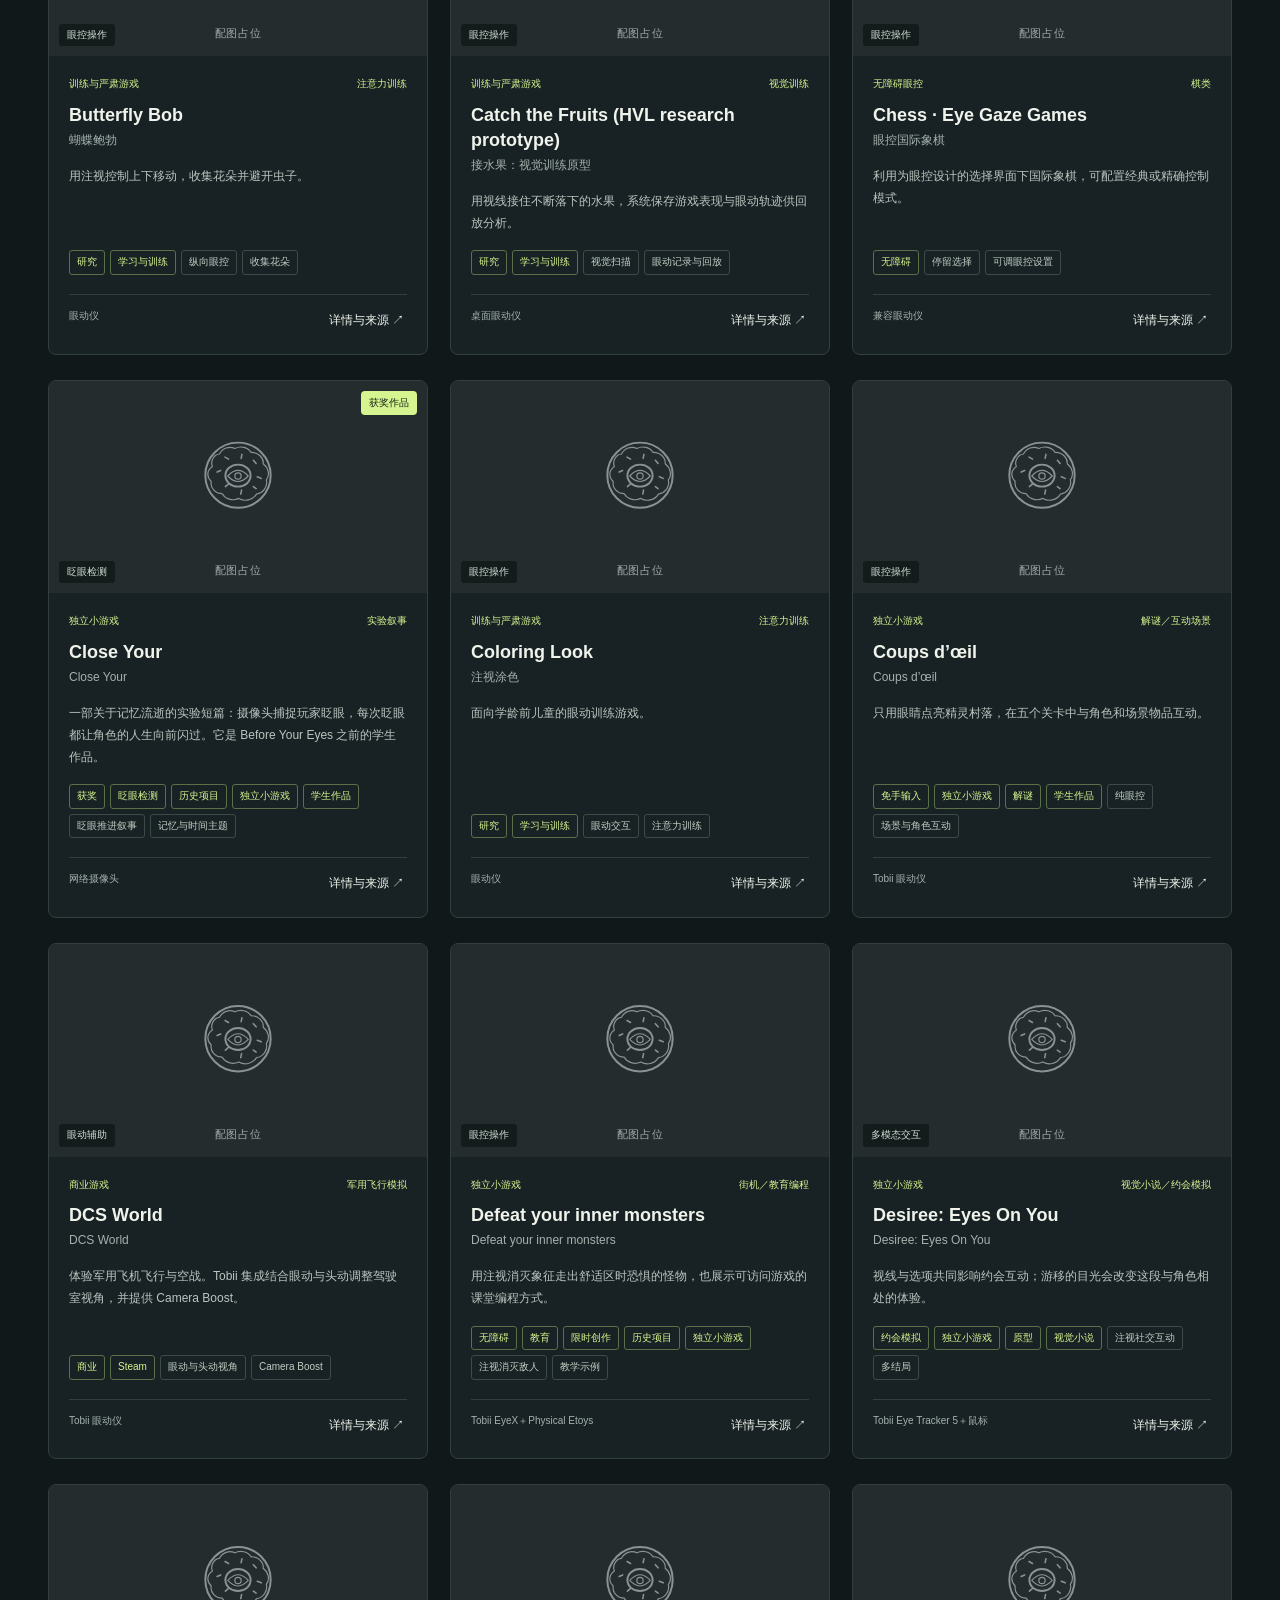
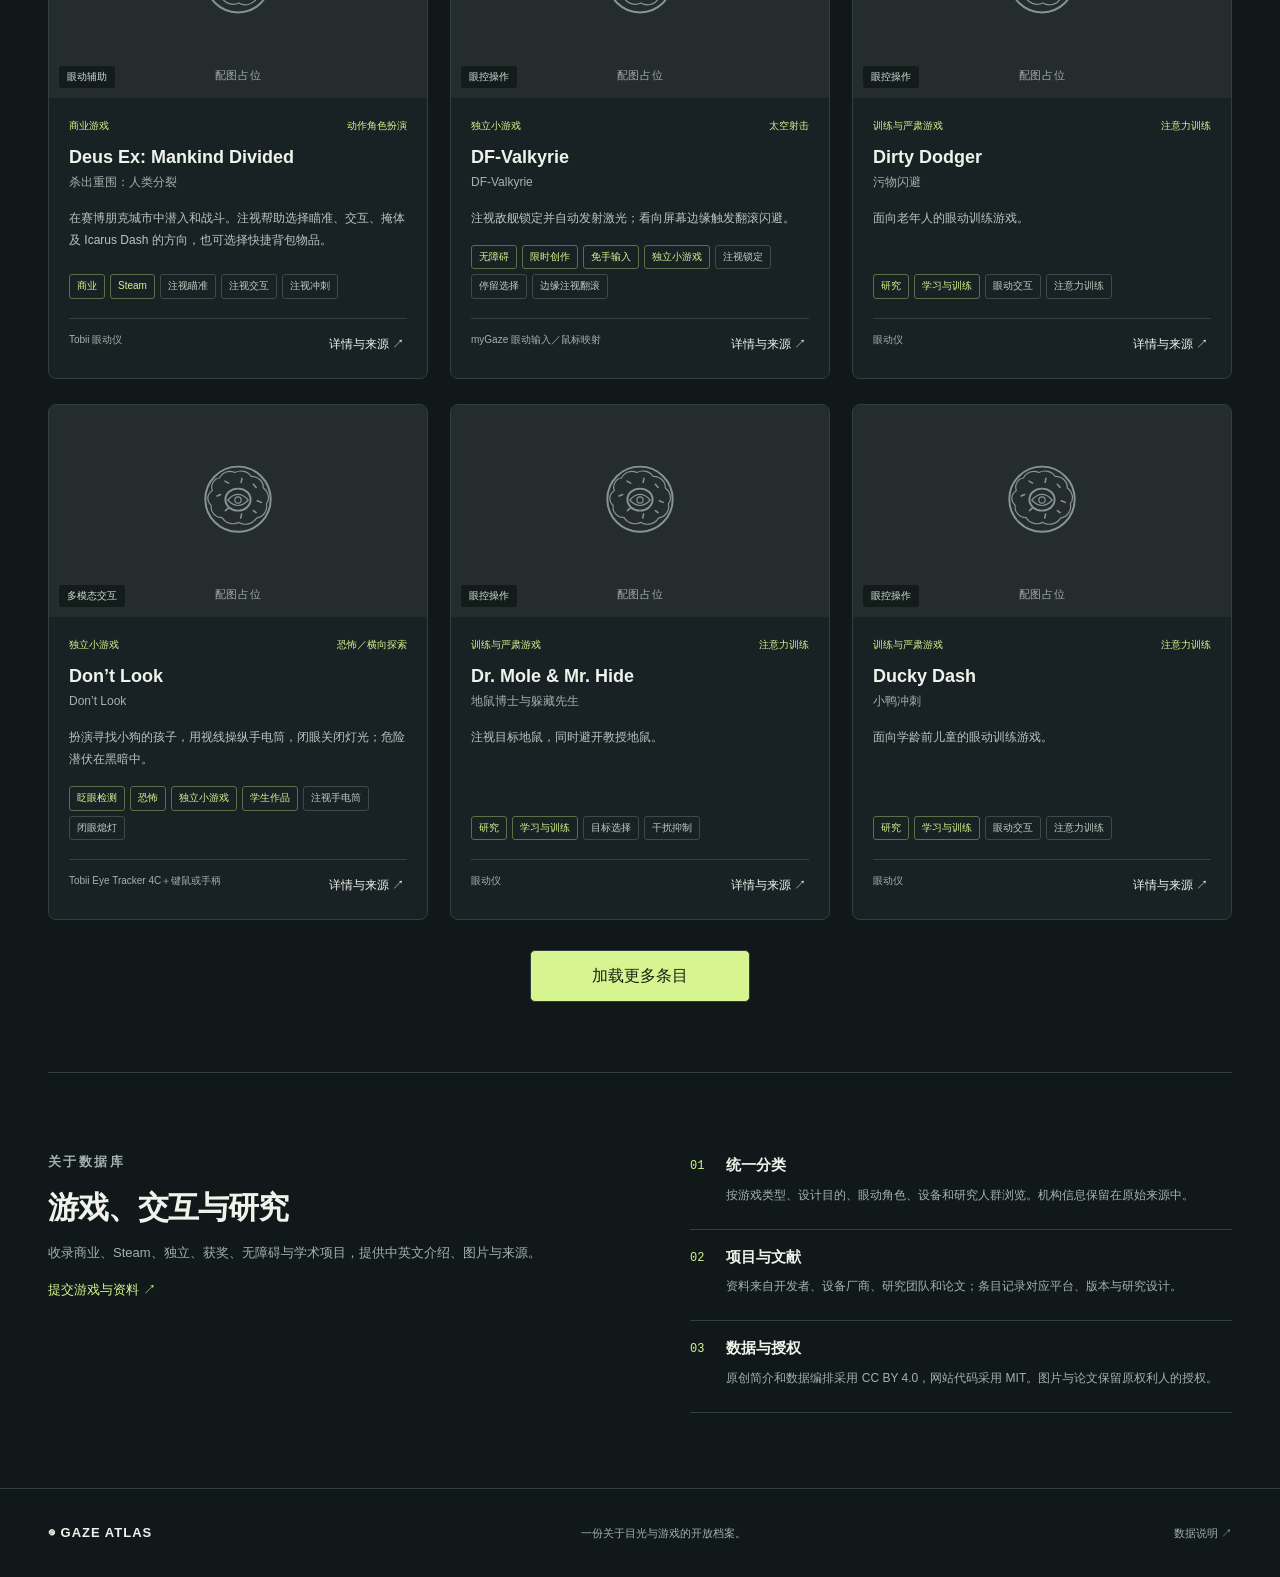
==== commit 481ddf1a: "Unify gaze research framework in main catalog and retire separate training collection" ====
--- a/index.html
+++ b/index.html
@@ -1,10 +1,10 @@
 <!doctype html>
-<html lang="zh-CN"><head><meta charset="utf-8"><meta name="viewport" content="width=device-width,initial-scale=1"><meta name="description" content="可检索的眼动游戏开放数据库：商业游戏、无障碍眼控游戏与研究原型，附图片、设备要求和来源。"><title>Gaze Atlas · 眼动游戏开放数据库</title><link rel="stylesheet" href="style.css?v=20261016-gaze-scope"><script src="app.js?v=20261016-gaze-scope" defer></script><script src="community.js?v=20261016-gaze-scope" defer></script></head>
-<body><a class="skip" href="#catalog">跳到游戏目录</a><header><a class="brand" href="./"><span class="eye">◉</span> GAZE ATLAS <span class="brand-sub">开放游戏档案</span></a><nav aria-label="主导航"><a href="en/" lang="en" aria-label="Switch to English">English</a><a href="#catalog">探索目录</a><a class="training-nav" href="related-training.html">训练项目</a><a href="review.html">综述与方法</a><a href="https://github.com/sharkburger/eyeTrackingGame_OpenDataBase" target="_blank" rel="noopener">GitHub ↗</a><details class="community-menu"><summary>参与共建 <span aria-hidden="true">⌄</span></summary><div class="community-dropdown"><a href="contribute.html#submit">提交游戏</a><a href="contribute.html#forms">双语表单</a><a href="contribute.html#guide">贡献指南</a><a href="contribute.html#checks">自动检查</a><a href="contributors.html">贡献者致谢</a></div></details></nav></header>
-<main><section class="hero"><div><p class="eyebrow"><span></span> EYE TRACKING GAME OPEN DATABASE</p><h1>眼动游戏<br>开放数据库</h1><p class="intro">查找眼动交互游戏、无障碍项目与研究原型。<br>按玩法、交互方式、设备与研究目的浏览。</p><div class="hero-actions"><a class="primary" href="#catalog">探索游戏档案 <span>↓</span></a><a class="secondary" href="related-training.html">眼动训练项目 <span>↗</span></a></div><p class="edition">扩展综述版 <span>／</span> 检索截止 2026.10.16</p></div><div class="hero-art hero-donut" aria-hidden="true"><img src="assets/donut-eye.png?v=20261016-gaze-scope" alt="" width="1254" height="1254" fetchpriority="high"></div></section>
+<html lang="zh-CN"><head><meta charset="utf-8"><meta name="viewport" content="width=device-width,initial-scale=1"><meta name="description" content="可检索的眼动游戏开放数据库：商业游戏、无障碍眼控游戏与研究原型，附图片、设备要求和来源。"><title>Gaze Atlas · 眼动游戏开放数据库</title><link rel="stylesheet" href="style.css?v=20261016-unified"><script src="app.js?v=20261016-unified" defer></script><script src="community.js?v=20261016-unified" defer></script></head>
+<body><a class="skip" href="#catalog">跳到游戏目录</a><header><a class="brand" href="./"><span class="eye">◉</span> GAZE ATLAS <span class="brand-sub">开放游戏档案</span></a><nav aria-label="主导航"><a href="en/" lang="en" aria-label="Switch to English">English</a><a href="#catalog">探索目录</a><a href="review.html">综述与方法</a><a href="https://github.com/sharkburger/eyeTrackingGame_OpenDataBase" target="_blank" rel="noopener">GitHub ↗</a><details class="community-menu"><summary>参与共建 <span aria-hidden="true">⌄</span></summary><div class="community-dropdown"><a href="contribute.html#submit">提交游戏</a><a href="contribute.html#forms">双语表单</a><a href="contribute.html#guide">贡献指南</a><a href="contribute.html#checks">自动检查</a><a href="contributors.html">贡献者致谢</a></div></details></nav></header>
+<main><section class="hero"><div><p class="eyebrow"><span></span> EYE TRACKING GAME OPEN DATABASE</p><h1>眼动游戏<br>开放数据库</h1><p class="intro">查找眼动交互游戏、无障碍项目与研究原型。<br>按玩法、交互方式、设备与研究目的浏览。</p><div class="hero-actions"><a class="primary" href="#catalog">探索游戏档案 <span>↓</span></a></div><p class="edition">扩展综述版 <span>／</span> 检索截止 2026.10.16</p></div><div class="hero-art hero-donut" aria-hidden="true"><img src="assets/donut-eye.png?v=20261016-unified" alt="" width="1254" height="1254" fetchpriority="high"></div></section>
 <section class="stats" aria-label="数据库统计"><div><strong id="total">…</strong><span>游戏、原型与活动集</span></div><div><strong id="steam-count">…</strong><span>已找到 Steam 来源</span></div><div><strong id="research-count">…</strong><span>研究相关案例</span></div><div><strong id="award-count">…</strong><span>有获奖来源的作品</span></div></section>
-<section id="catalog" class="catalog"><div class="section-head"><div><p class="eyebrow">THE COLLECTION</p><h2>浏览游戏目录<span>↗</span></h2></div><div class="downloads"><a href="data/games.json?v=20261016-gaze-scope" download>↓ JSON</a><a href="data/games.csv?v=20261016-gaze-scope" download>↓ CSV</a></div></div><div class="review-callout"><div><b>研究综述与分类方法</b><p>商业、独立、无障碍与研究项目，按统一字段整理。</p></div><a href="review.html">阅读综述 ↗</a></div>
- <div class="review-callout training-link"><div><b>眼动训练与研究</b><p>由眼动驱动的知觉学习，附交互机制与研究来源。</p></div><a href="related-training.html">查看项目 ↗</a></div><div class="toolbar"><label class="search"><span>⌕</span><input id="search" type="search" placeholder="搜索游戏、机制、设备、用途…" aria-label="搜索游戏"></label></div><div class="advanced-filters"><label>条目类别<select id="category"><option value="">全部</option></select></label><label>设计意图<select id="intent"><option value="">全部</option></select></label><label>眼动角色<select id="role"><option value="">全部</option></select></label><label>设备<select id="device"><option value="">全部</option></select></label><label>交互机制<select id="interaction"><option value="">全部</option></select></label><label>游戏类型<select id="genre"><option value="">全部</option></select></label><label>研究人群<select id="population"><option value="">全部</option></select></label><label>排序<select id="sort"><option value="curated">名称 A–Z</option><option value="title">名称 Z–A</option><option value="year">已核实年份降序</option></select></label><button id="clear-filters">清除筛选</button></div><div class="filter-row"><div id="categories" role="group" aria-label="交叉标签"></div><span id="count" aria-live="polite"></span></div><div id="grid" class="grid"></div><div class="more-wrap"><button id="more" hidden>加载更多条目</button></div><div id="empty" hidden><h3>暂时没有匹配的游戏</h3><p>试试其他关键词，或重置筛选。</p><button id="reset">重置筛选</button></div><p id="error" hidden role="alert">数据暂时无法加载，请刷新页面。也可以直接下载 <a href="data/games.json?v=20261016-gaze-scope">JSON 数据</a>。</p></section>
+<section id="catalog" class="catalog"><div class="section-head"><div><p class="eyebrow">THE COLLECTION</p><h2>浏览游戏目录<span>↗</span></h2></div><div class="downloads"><a href="data/games.json?v=20261016-unified" download>↓ JSON</a><a href="data/games.csv?v=20261016-unified" download>↓ CSV</a></div></div><div class="review-callout"><div><b>研究综述与分类方法</b><p>商业、独立、无障碍与研究项目，按统一字段整理。</p></div><a href="review.html">阅读综述 ↗</a></div>
+ <div class="toolbar"><label class="search"><span>⌕</span><input id="search" type="search" placeholder="搜索游戏、机制、设备、用途…" aria-label="搜索游戏"></label></div><div class="advanced-filters"><label>条目类别<select id="category"><option value="">全部</option></select></label><label>设计意图<select id="intent"><option value="">全部</option></select></label><label>眼动角色<select id="role"><option value="">全部</option></select></label><label>设备<select id="device"><option value="">全部</option></select></label><label>交互机制<select id="interaction"><option value="">全部</option></select></label><label>游戏类型<select id="genre"><option value="">全部</option></select></label><label>研究人群<select id="population"><option value="">全部</option></select></label><label>排序<select id="sort"><option value="curated">名称 A–Z</option><option value="title">名称 Z–A</option><option value="year">已核实年份降序</option></select></label><button id="clear-filters">清除筛选</button></div><div class="filter-row"><div id="categories" role="group" aria-label="交叉标签"></div><span id="count" aria-live="polite"></span></div><div id="grid" class="grid"></div><div class="more-wrap"><button id="more" hidden>加载更多条目</button></div><div id="empty" hidden><h3>暂时没有匹配的游戏</h3><p>试试其他关键词，或重置筛选。</p><button id="reset">重置筛选</button></div><p id="error" hidden role="alert">数据暂时无法加载，请刷新页面。也可以直接下载 <a href="data/games.json?v=20261016-unified">JSON 数据</a>。</p></section>
 <section id="about" class="about"><div><p class="eyebrow">关于数据库</p><h2>游戏、交互与研究</h2><p>收录商业、Steam、独立、获奖、无障碍与学术项目，提供中英文介绍、图片与来源。</p><a href="https://github.com/sharkburger/eyeTrackingGame_OpenDataBase/issues/new">提交游戏与资料 ↗</a></div><div class="method"><article><span>01</span><div><h3>统一分类</h3><p>按游戏类型、设计目的、眼动角色、设备和研究人群浏览。机构信息保留在原始来源中。</p></div></article><article><span>02</span><div><h3>项目与文献</h3><p>资料来自开发者、设备厂商、研究团队和论文；条目记录对应平台、版本与研究设计。</p></div></article><article><span>03</span><div><h3>数据与授权</h3><p>原创简介和数据编排采用 CC BY 4.0，网站代码采用 MIT。图片与论文保留原权利人的授权。</p></div></article></div></section></main>
 <footer><a class="brand" href="./">◉ GAZE ATLAS</a><p>一份关于目光与游戏的开放档案。</p><a href="README.md">数据说明 ↗</a></footer>
-<dialog id="detail" aria-labelledby="detail-title"><button class="close" aria-label="关闭详情">×</button><div id="detail-content"></div></dialog><noscript><p>目录需要 JavaScript；你仍可下载 <a href="data/games.json?v=20261016-gaze-scope">JSON</a> 或 <a href="data/games.csv?v=20261016-gaze-scope">CSV</a> 查看全部资料。</p></noscript></body></html>
+<dialog id="detail" aria-labelledby="detail-title"><button class="close" aria-label="关闭详情">×</button><div id="detail-content"></div></dialog><noscript><p>目录需要 JavaScript；你仍可下载 <a href="data/games.json?v=20261016-unified">JSON</a> 或 <a href="data/games.csv?v=20261016-unified">CSV</a> 查看全部资料。</p></noscript></body></html>
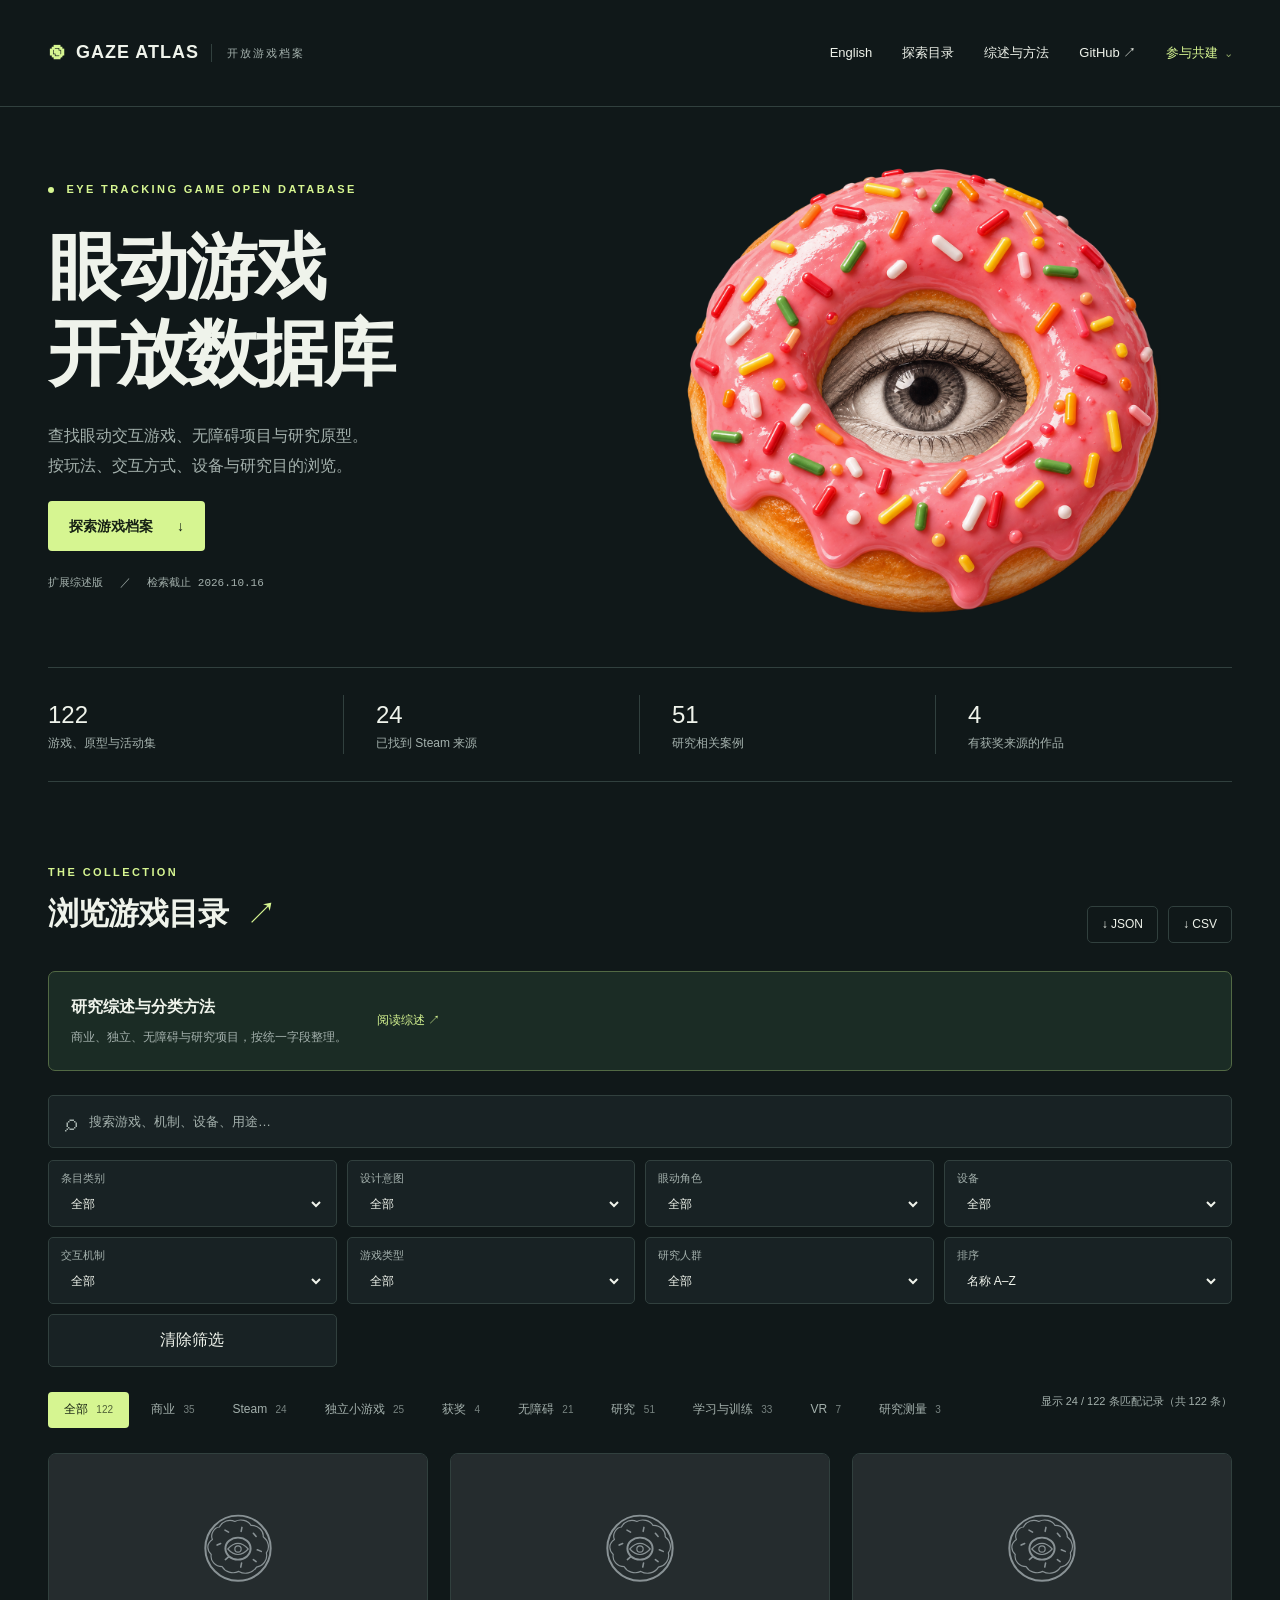
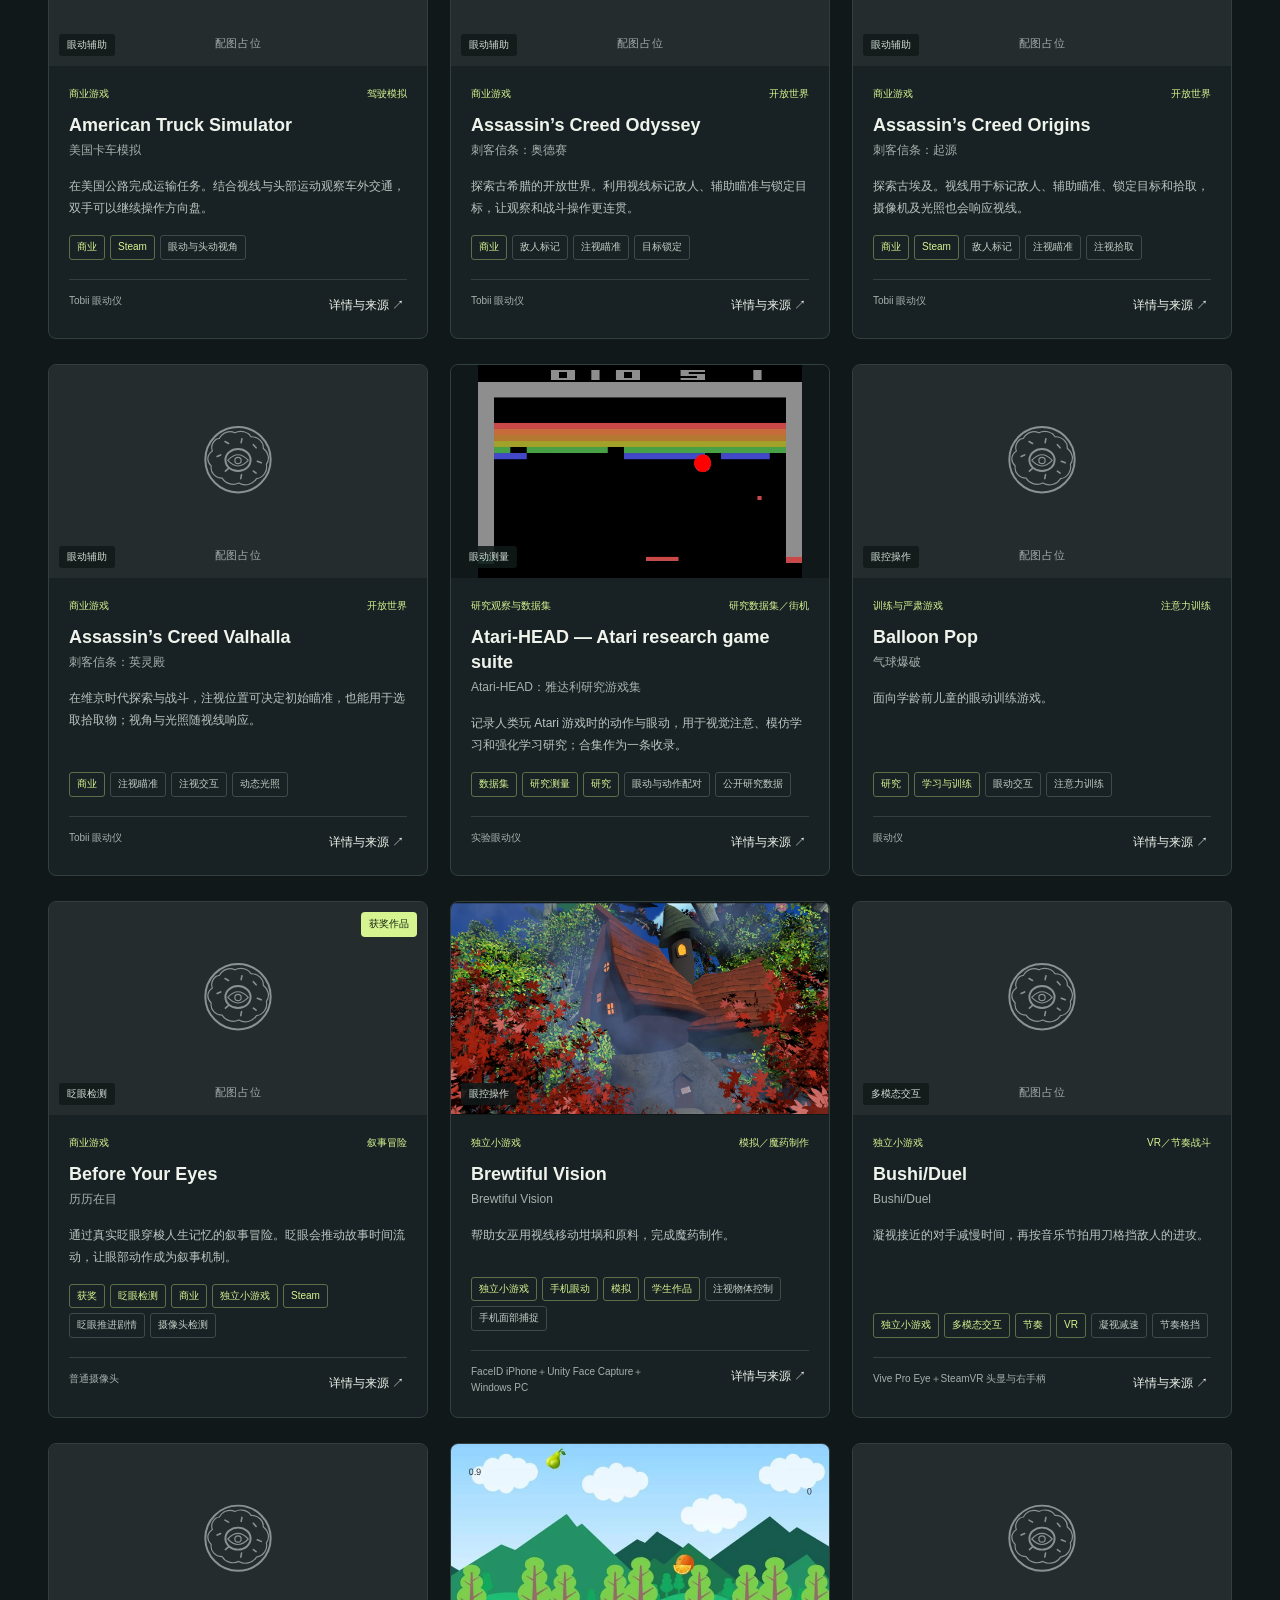
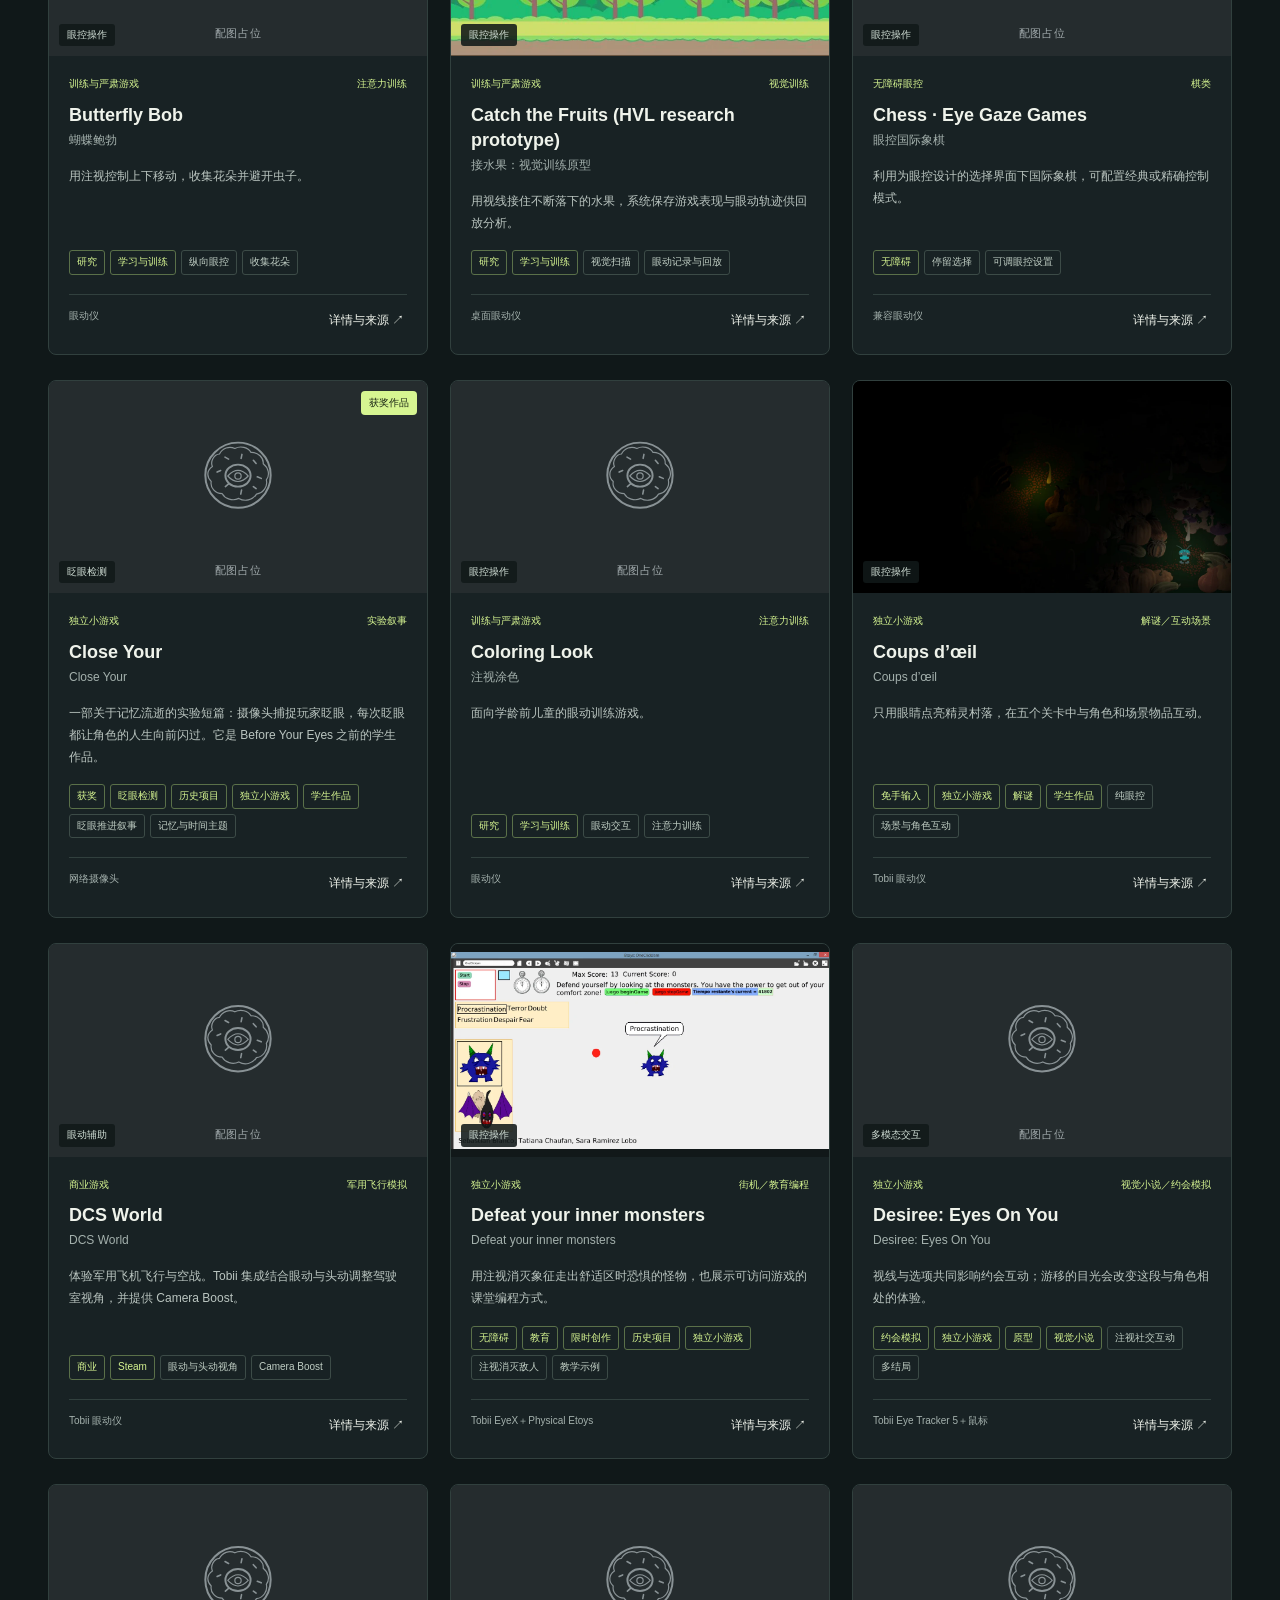
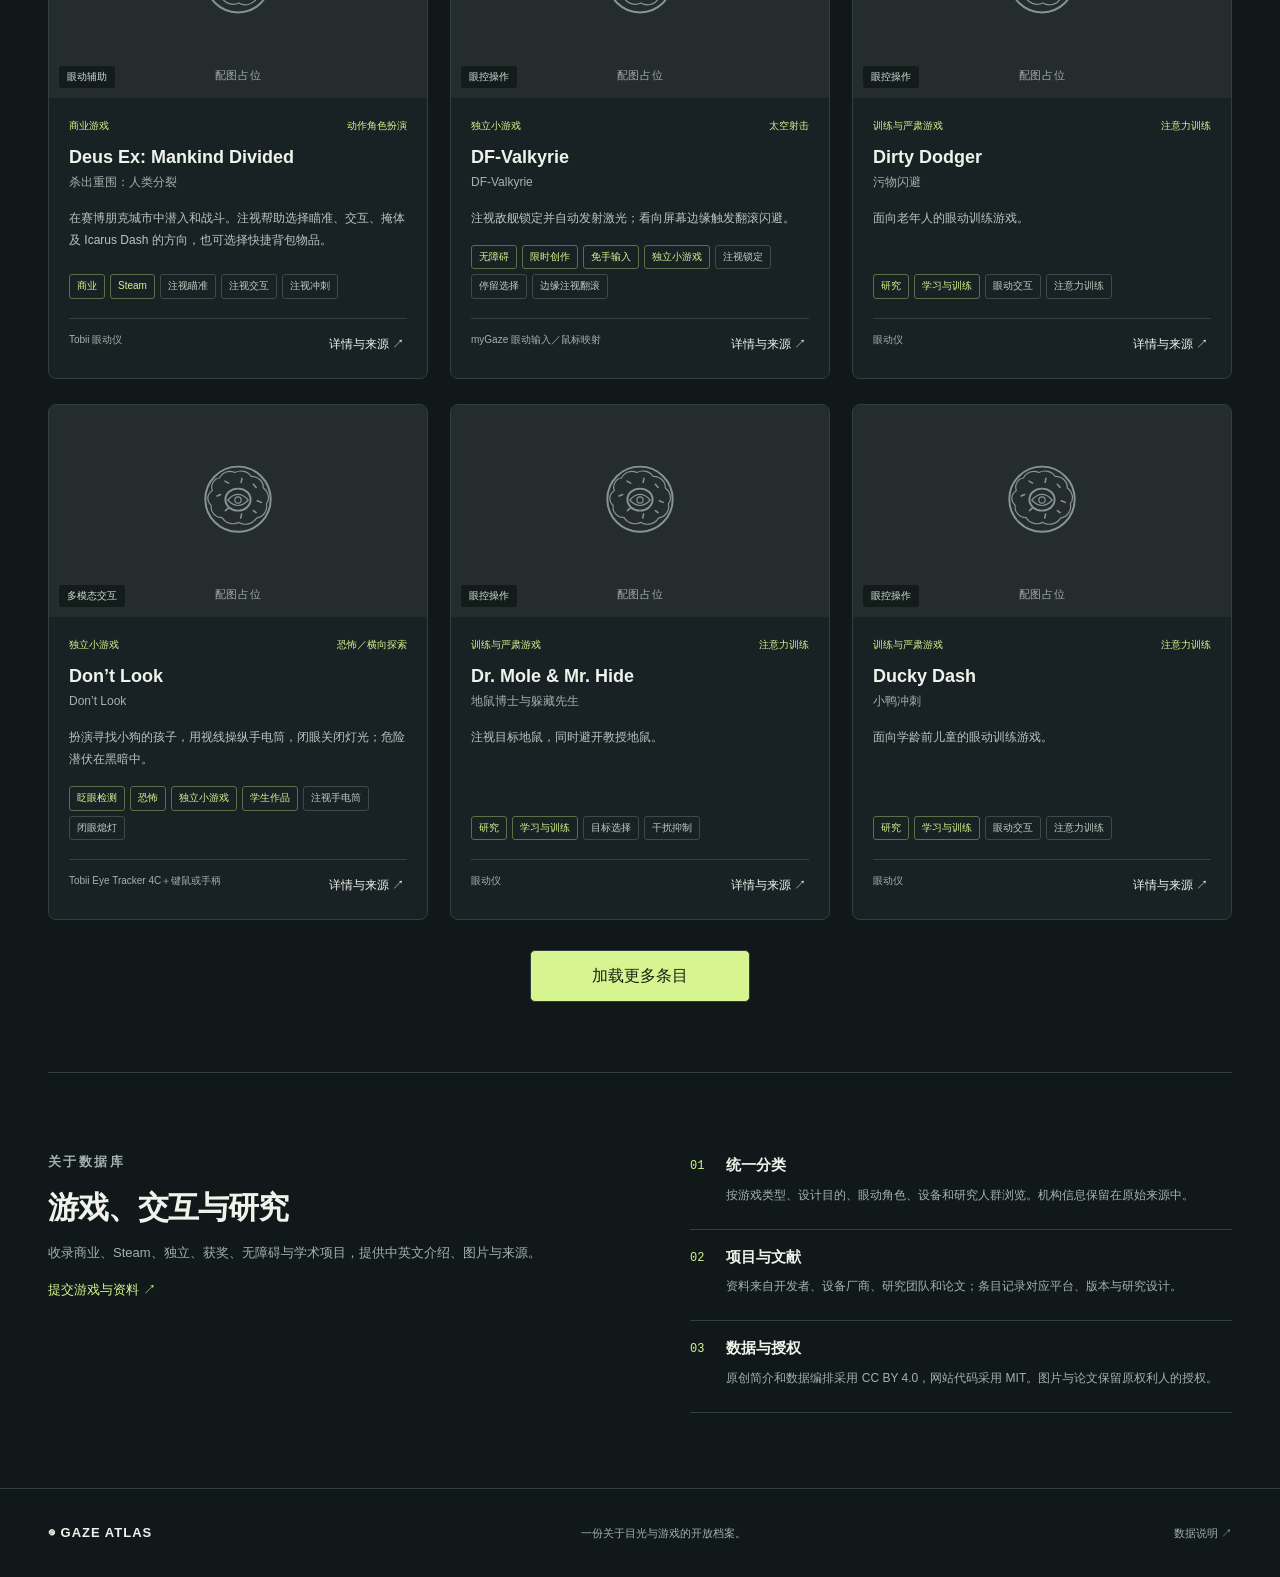
==== commit ba91a2a1: "Restore 32 game images from original project pages and research figures with source credits" ====
--- a/index.html
+++ b/index.html
@@ -1,10 +1,10 @@
 <!doctype html>
-<html lang="zh-CN"><head><meta charset="utf-8"><meta name="viewport" content="width=device-width,initial-scale=1"><meta name="description" content="可检索的眼动游戏开放数据库：商业游戏、无障碍眼控游戏与研究原型，附图片、设备要求和来源。"><title>Gaze Atlas · 眼动游戏开放数据库</title><link rel="stylesheet" href="style.css?v=20261016-unified"><script src="app.js?v=20261016-unified" defer></script><script src="community.js?v=20261016-unified" defer></script></head>
+<html lang="zh-CN"><head><meta charset="utf-8"><meta name="viewport" content="width=device-width,initial-scale=1"><meta name="description" content="可检索的眼动游戏开放数据库：商业游戏、无障碍眼控游戏与研究原型，附图片、设备要求和来源。"><title>Gaze Atlas · 眼动游戏开放数据库</title><link rel="stylesheet" href="style.css?v=20261016-source-images"><script src="app.js?v=20261016-source-images" defer></script><script src="community.js?v=20261016-source-images" defer></script></head>
 <body><a class="skip" href="#catalog">跳到游戏目录</a><header><a class="brand" href="./"><span class="eye">◉</span> GAZE ATLAS <span class="brand-sub">开放游戏档案</span></a><nav aria-label="主导航"><a href="en/" lang="en" aria-label="Switch to English">English</a><a href="#catalog">探索目录</a><a href="review.html">综述与方法</a><a href="https://github.com/sharkburger/eyeTrackingGame_OpenDataBase" target="_blank" rel="noopener">GitHub ↗</a><details class="community-menu"><summary>参与共建 <span aria-hidden="true">⌄</span></summary><div class="community-dropdown"><a href="contribute.html#submit">提交游戏</a><a href="contribute.html#forms">双语表单</a><a href="contribute.html#guide">贡献指南</a><a href="contribute.html#checks">自动检查</a><a href="contributors.html">贡献者致谢</a></div></details></nav></header>
-<main><section class="hero"><div><p class="eyebrow"><span></span> EYE TRACKING GAME OPEN DATABASE</p><h1>眼动游戏<br>开放数据库</h1><p class="intro">查找眼动交互游戏、无障碍项目与研究原型。<br>按玩法、交互方式、设备与研究目的浏览。</p><div class="hero-actions"><a class="primary" href="#catalog">探索游戏档案 <span>↓</span></a></div><p class="edition">扩展综述版 <span>／</span> 检索截止 2026.10.16</p></div><div class="hero-art hero-donut" aria-hidden="true"><img src="assets/donut-eye.png?v=20261016-unified" alt="" width="1254" height="1254" fetchpriority="high"></div></section>
+<main><section class="hero"><div><p class="eyebrow"><span></span> EYE TRACKING GAME OPEN DATABASE</p><h1>眼动游戏<br>开放数据库</h1><p class="intro">查找眼动交互游戏、无障碍项目与研究原型。<br>按玩法、交互方式、设备与研究目的浏览。</p><div class="hero-actions"><a class="primary" href="#catalog">探索游戏档案 <span>↓</span></a></div><p class="edition">扩展综述版 <span>／</span> 检索截止 2026.10.16</p></div><div class="hero-art hero-donut" aria-hidden="true"><img src="assets/donut-eye.png?v=20261016-source-images" alt="" width="1254" height="1254" fetchpriority="high"></div></section>
 <section class="stats" aria-label="数据库统计"><div><strong id="total">…</strong><span>游戏、原型与活动集</span></div><div><strong id="steam-count">…</strong><span>已找到 Steam 来源</span></div><div><strong id="research-count">…</strong><span>研究相关案例</span></div><div><strong id="award-count">…</strong><span>有获奖来源的作品</span></div></section>
-<section id="catalog" class="catalog"><div class="section-head"><div><p class="eyebrow">THE COLLECTION</p><h2>浏览游戏目录<span>↗</span></h2></div><div class="downloads"><a href="data/games.json?v=20261016-unified" download>↓ JSON</a><a href="data/games.csv?v=20261016-unified" download>↓ CSV</a></div></div><div class="review-callout"><div><b>研究综述与分类方法</b><p>商业、独立、无障碍与研究项目，按统一字段整理。</p></div><a href="review.html">阅读综述 ↗</a></div>
- <div class="toolbar"><label class="search"><span>⌕</span><input id="search" type="search" placeholder="搜索游戏、机制、设备、用途…" aria-label="搜索游戏"></label></div><div class="advanced-filters"><label>条目类别<select id="category"><option value="">全部</option></select></label><label>设计意图<select id="intent"><option value="">全部</option></select></label><label>眼动角色<select id="role"><option value="">全部</option></select></label><label>设备<select id="device"><option value="">全部</option></select></label><label>交互机制<select id="interaction"><option value="">全部</option></select></label><label>游戏类型<select id="genre"><option value="">全部</option></select></label><label>研究人群<select id="population"><option value="">全部</option></select></label><label>排序<select id="sort"><option value="curated">名称 A–Z</option><option value="title">名称 Z–A</option><option value="year">已核实年份降序</option></select></label><button id="clear-filters">清除筛选</button></div><div class="filter-row"><div id="categories" role="group" aria-label="交叉标签"></div><span id="count" aria-live="polite"></span></div><div id="grid" class="grid"></div><div class="more-wrap"><button id="more" hidden>加载更多条目</button></div><div id="empty" hidden><h3>暂时没有匹配的游戏</h3><p>试试其他关键词，或重置筛选。</p><button id="reset">重置筛选</button></div><p id="error" hidden role="alert">数据暂时无法加载，请刷新页面。也可以直接下载 <a href="data/games.json?v=20261016-unified">JSON 数据</a>。</p></section>
+<section id="catalog" class="catalog"><div class="section-head"><div><p class="eyebrow">THE COLLECTION</p><h2>浏览游戏目录<span>↗</span></h2></div><div class="downloads"><a href="data/games.json?v=20261016-source-images" download>↓ JSON</a><a href="data/games.csv?v=20261016-source-images" download>↓ CSV</a></div></div><div class="review-callout"><div><b>研究综述与分类方法</b><p>商业、独立、无障碍与研究项目，按统一字段整理。</p></div><a href="review.html">阅读综述 ↗</a></div>
+ <div class="toolbar"><label class="search"><span>⌕</span><input id="search" type="search" placeholder="搜索游戏、机制、设备、用途…" aria-label="搜索游戏"></label></div><div class="advanced-filters"><label>条目类别<select id="category"><option value="">全部</option></select></label><label>设计意图<select id="intent"><option value="">全部</option></select></label><label>眼动角色<select id="role"><option value="">全部</option></select></label><label>设备<select id="device"><option value="">全部</option></select></label><label>交互机制<select id="interaction"><option value="">全部</option></select></label><label>游戏类型<select id="genre"><option value="">全部</option></select></label><label>研究人群<select id="population"><option value="">全部</option></select></label><label>排序<select id="sort"><option value="curated">名称 A–Z</option><option value="title">名称 Z–A</option><option value="year">已核实年份降序</option></select></label><button id="clear-filters">清除筛选</button></div><div class="filter-row"><div id="categories" role="group" aria-label="交叉标签"></div><span id="count" aria-live="polite"></span></div><div id="grid" class="grid"></div><div class="more-wrap"><button id="more" hidden>加载更多条目</button></div><div id="empty" hidden><h3>暂时没有匹配的游戏</h3><p>试试其他关键词，或重置筛选。</p><button id="reset">重置筛选</button></div><p id="error" hidden role="alert">数据暂时无法加载，请刷新页面。也可以直接下载 <a href="data/games.json?v=20261016-source-images">JSON 数据</a>。</p></section>
 <section id="about" class="about"><div><p class="eyebrow">关于数据库</p><h2>游戏、交互与研究</h2><p>收录商业、Steam、独立、获奖、无障碍与学术项目，提供中英文介绍、图片与来源。</p><a href="https://github.com/sharkburger/eyeTrackingGame_OpenDataBase/issues/new">提交游戏与资料 ↗</a></div><div class="method"><article><span>01</span><div><h3>统一分类</h3><p>按游戏类型、设计目的、眼动角色、设备和研究人群浏览。机构信息保留在原始来源中。</p></div></article><article><span>02</span><div><h3>项目与文献</h3><p>资料来自开发者、设备厂商、研究团队和论文；条目记录对应平台、版本与研究设计。</p></div></article><article><span>03</span><div><h3>数据与授权</h3><p>原创简介和数据编排采用 CC BY 4.0，网站代码采用 MIT。图片与论文保留原权利人的授权。</p></div></article></div></section></main>
 <footer><a class="brand" href="./">◉ GAZE ATLAS</a><p>一份关于目光与游戏的开放档案。</p><a href="README.md">数据说明 ↗</a></footer>
-<dialog id="detail" aria-labelledby="detail-title"><button class="close" aria-label="关闭详情">×</button><div id="detail-content"></div></dialog><noscript><p>目录需要 JavaScript；你仍可下载 <a href="data/games.json?v=20261016-unified">JSON</a> 或 <a href="data/games.csv?v=20261016-unified">CSV</a> 查看全部资料。</p></noscript></body></html>
+<dialog id="detail" aria-labelledby="detail-title"><button class="close" aria-label="关闭详情">×</button><div id="detail-content"></div></dialog><noscript><p>目录需要 JavaScript；你仍可下载 <a href="data/games.json?v=20261016-source-images">JSON</a> 或 <a href="data/games.csv?v=20261016-source-images">CSV</a> 查看全部资料。</p></noscript></body></html>
--- a/style.css
+++ b/style.css
@@ -18,3 +18,5 @@
 
 /* Community navigation and contribution pages */
 .community-menu{position:relative}.community-menu>summary{cursor:pointer;list-style:none;color:var(--accent);white-space:nowrap}.community-menu>summary::-webkit-details-marker{display:none}.community-menu>summary span{display:inline-block;margin-left:3px}.community-menu[open]>summary span{transform:rotate(180deg)}.community-dropdown{position:absolute;top:calc(100% + 14px);right:0;min-width:220px;background:#1a2527;border:1px solid #46534e;box-shadow:0 14px 35px #0006;border-radius:8px;padding:8px;z-index:30}.community-dropdown>a{display:block;padding:10px 12px;border-radius:4px;font-size:13px;white-space:nowrap}.community-dropdown>a:hover,.community-dropdown>a:focus-visible{background:#293735;color:var(--accent)}header{position:relative;z-index:10}.community-page{max-width:1050px;padding:55px 35px;margin:auto}.community-page h1{font-size:clamp(35px,5vw,56px);letter-spacing:-1.5px}.community-intro{font-size:18px;max-width:850px;color:var(--muted)}.community-tabs{display:flex;flex-wrap:wrap;gap:12px;margin:28px 0}.community-tabs a{border:1px solid var(--line);border-radius:5px;padding:8px 12px;color:var(--accent)}.community-section{padding:30px 0;border-top:1px solid var(--line);scroll-margin-top:25px}.community-section h2{font-size:27px;letter-spacing:-.4px;margin:0 0 14px}.community-section p,.community-section li{color:#bdc8c3}.community-section a{color:var(--accent)}.submission-form{display:grid;grid-template-columns:1fr 1fr;gap:20px;margin-top:25px}.field{display:flex;flex-direction:column;gap:7px;min-width:0}.field:has(textarea){grid-column:1/-1}.field label{font-size:14px}.field label span{color:var(--accent)}.field input,.field textarea,.field select{width:100%;background:#1a2527;color:var(--ink);border:1px solid #46534e;border-radius:5px;padding:12px;font-size:14px}.field textarea{resize:vertical;min-height:110px}.field small{color:var(--muted);font-size:12px}.checkbox-field{grid-column:1/-1;display:flex;align-items:flex-start;gap:10px;font-size:13px;color:var(--muted)}.checkbox-field input{margin-top:5px;accent-color:var(--accent)}.community-button,.community-actions button{display:inline-flex;align-items:center;justify-content:center;gap:8px;padding:11px 18px;border-radius:5px;border:1px solid var(--accent);background:var(--accent);color:#172217!important;font-size:14px;font-weight:600;cursor:pointer}.submission-form>.community-button{justify-self:start}.community-actions{display:flex;align-items:center;flex-wrap:wrap;gap:15px;margin:20px 0}.community-actions>a{font-size:14px}.community-actions button{background:transparent;color:var(--accent)!important}.submission-preview{background:#192523;border:1px solid #4f6549;border-radius:8px;padding:22px;margin:25px 0;scroll-margin-top:25px}.submission-preview[hidden]{display:none}.submission-preview pre{white-space:pre-wrap;overflow-wrap:anywhere;font-size:13px;line-height:1.8;color:#d1dcd5;background:#111c1c;padding:18px;border-radius:4px;max-height:480px;overflow:auto}.community-steps{padding-left:24px}.community-steps li{padding:5px 0}.check-grid{display:grid;grid-template-columns:1fr 1fr;gap:16px;margin:22px 0}.check-grid article{background:var(--panel);border:1px solid var(--line);padding:20px;border-radius:7px}.check-grid h3{font-size:17px;margin:0 0 8px}.check-grid p{font-size:13px;margin:0}.command-block{white-space:pre-wrap;overflow-wrap:anywhere;background:#182224;padding:18px;border-radius:5px;font-size:13px}.contributors-grid{display:grid;grid-template-columns:repeat(3,minmax(0,1fr));gap:18px;margin:30px 0}.contributor-card{display:flex;align-items:flex-start;flex-direction:column;gap:12px;background:var(--panel);padding:25px;border:1px solid var(--line);border-radius:8px}.contributor-card>span:last-child{font-size:13px;color:var(--muted)}.contributor-initial{height:54px;width:54px;display:grid;place-items:center;border-radius:50%;background:#344438;color:var(--accent);font-size:24px;font-weight:600}@media(max-width:640px){.community-page{padding:30px 20px}.community-page h1{font-size:35px}.submission-form,.check-grid,.contributors-grid{grid-template-columns:1fr}.community-dropdown{min-width:205px;max-width:calc(100vw - 40px)}.community-page header nav{width:auto}.community-tabs{gap:8px}.community-tabs a{font-size:12px;padding:7px 9px}.submission-preview{padding:15px}.community-section h2{font-size:24px}.command-block{font-size:11px}.community-actions{align-items:flex-start;flex-direction:column}.community-menu>summary{font-size:12px}}@media(prefers-reduced-motion:reduce){.submission-preview{scroll-behavior:auto}}
+
+.image-wrap.source-figure img{object-fit:contain;background:#111819}.image-wrap.source-figure{background:#111819}
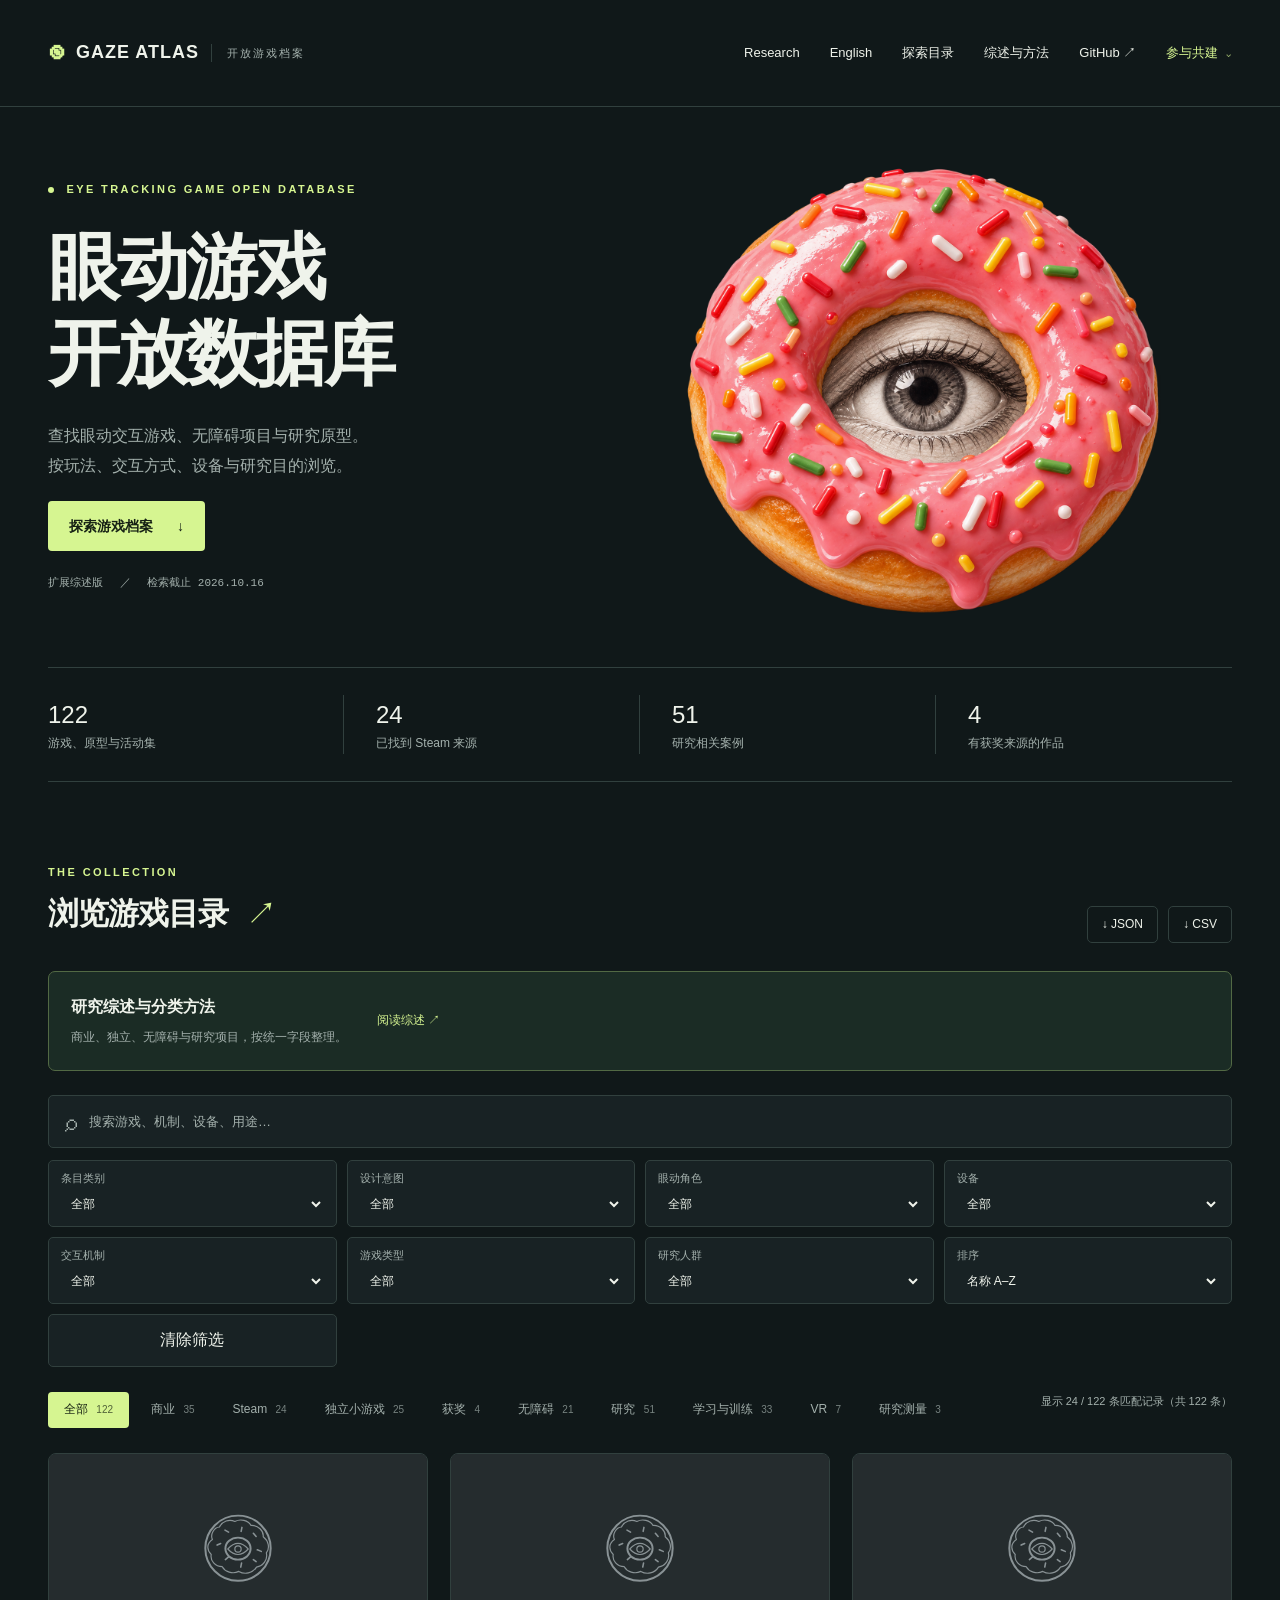
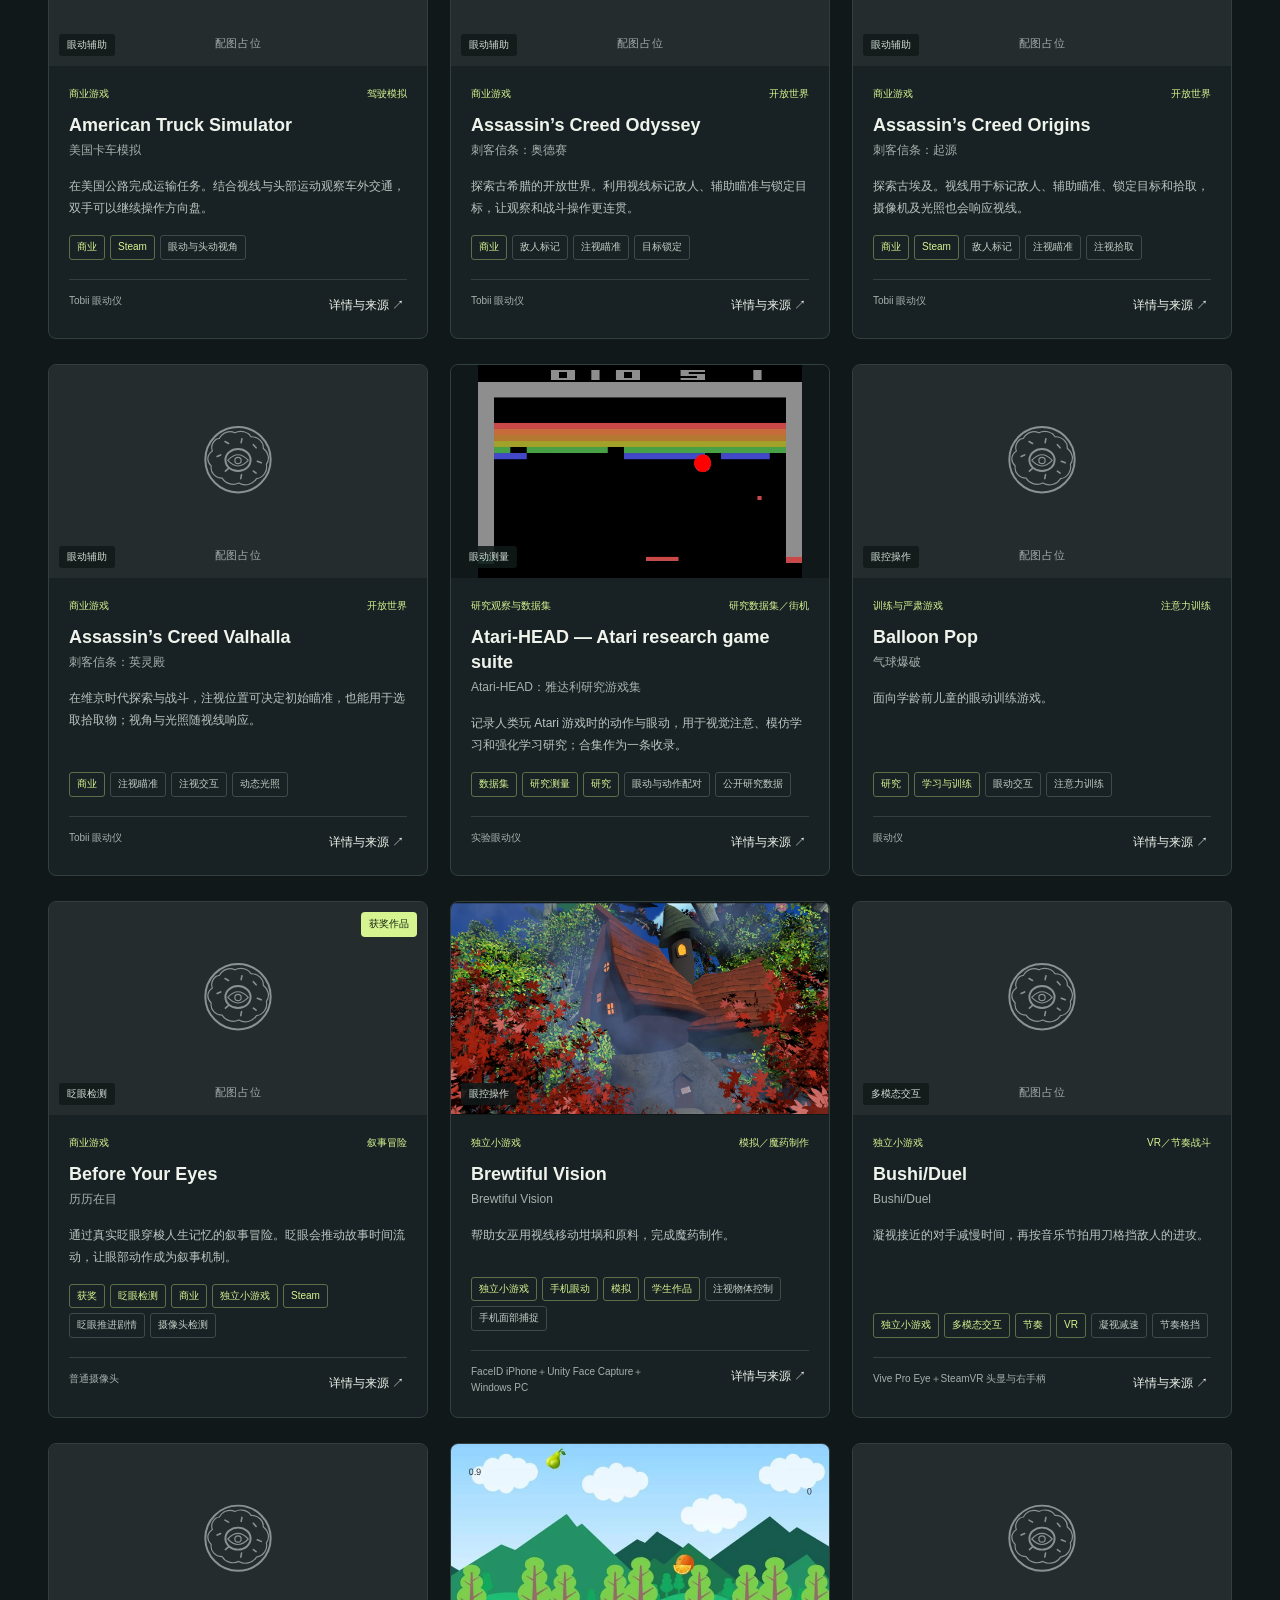
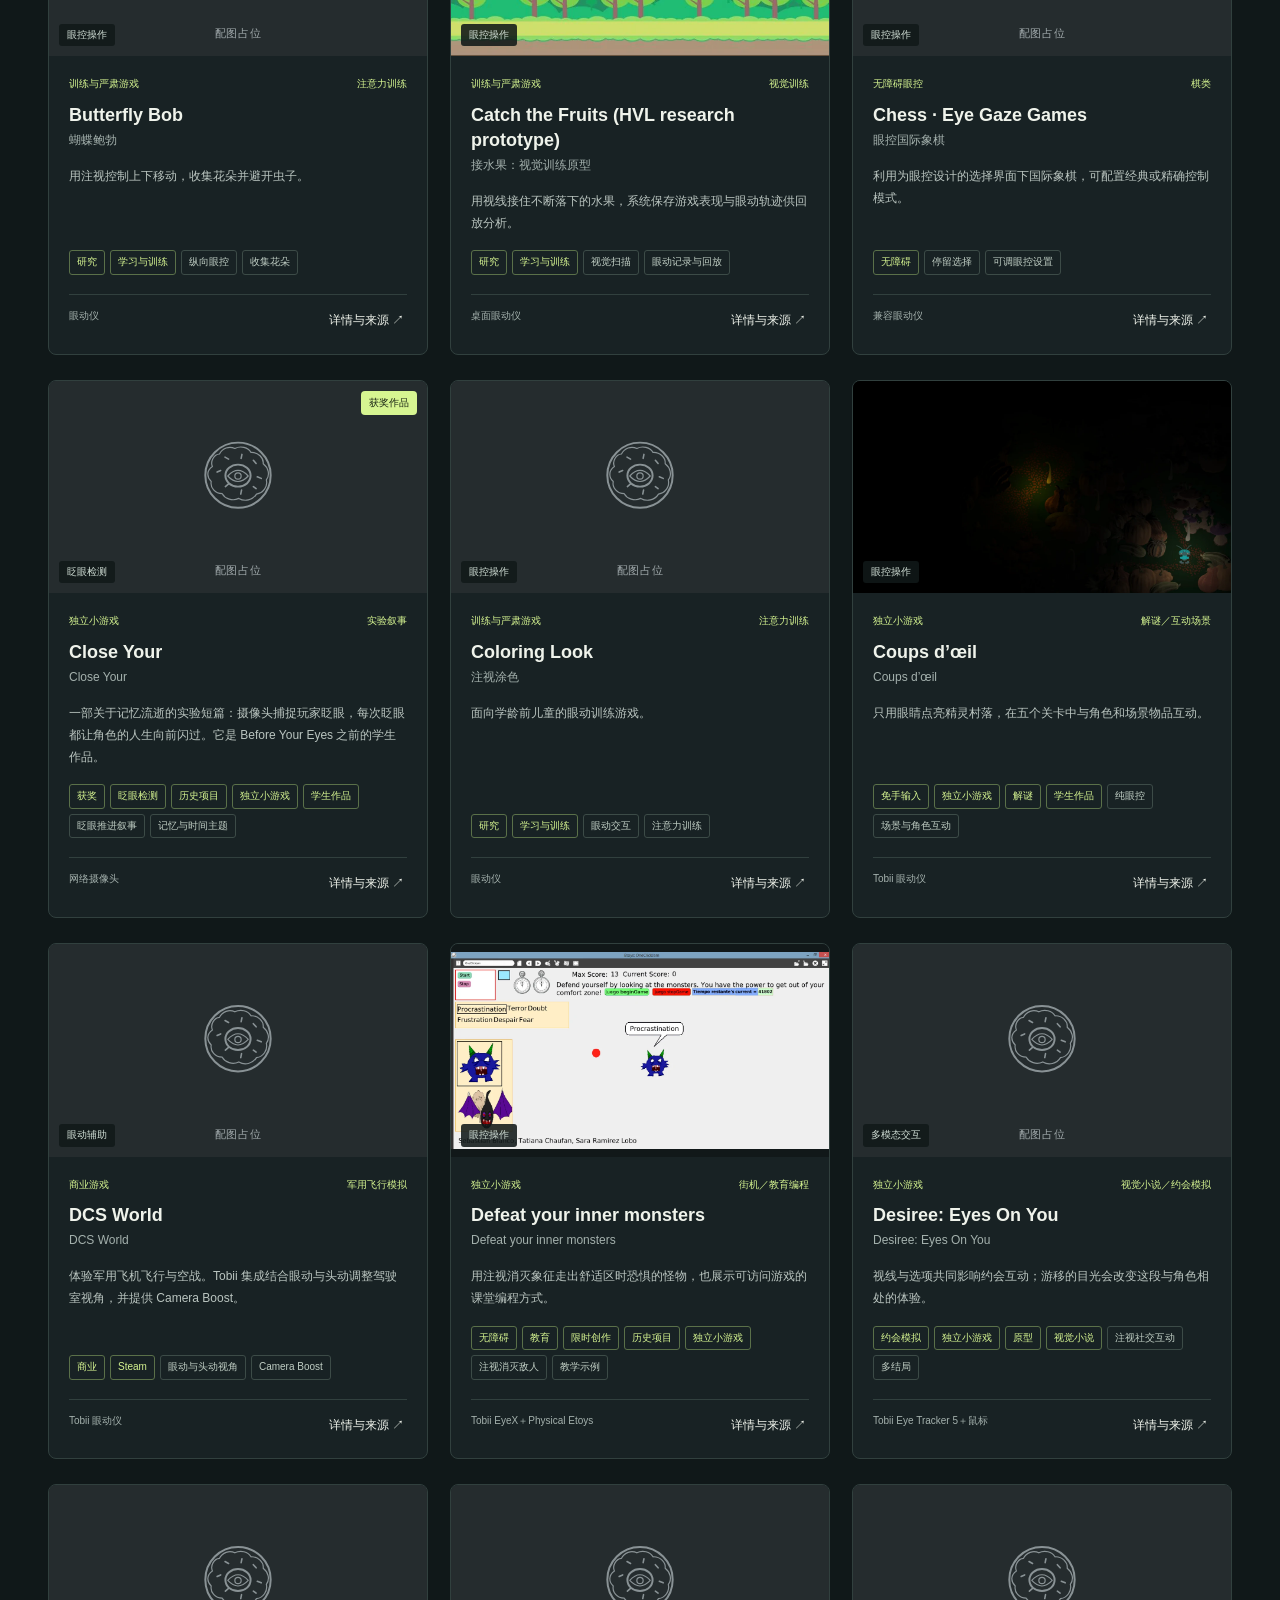
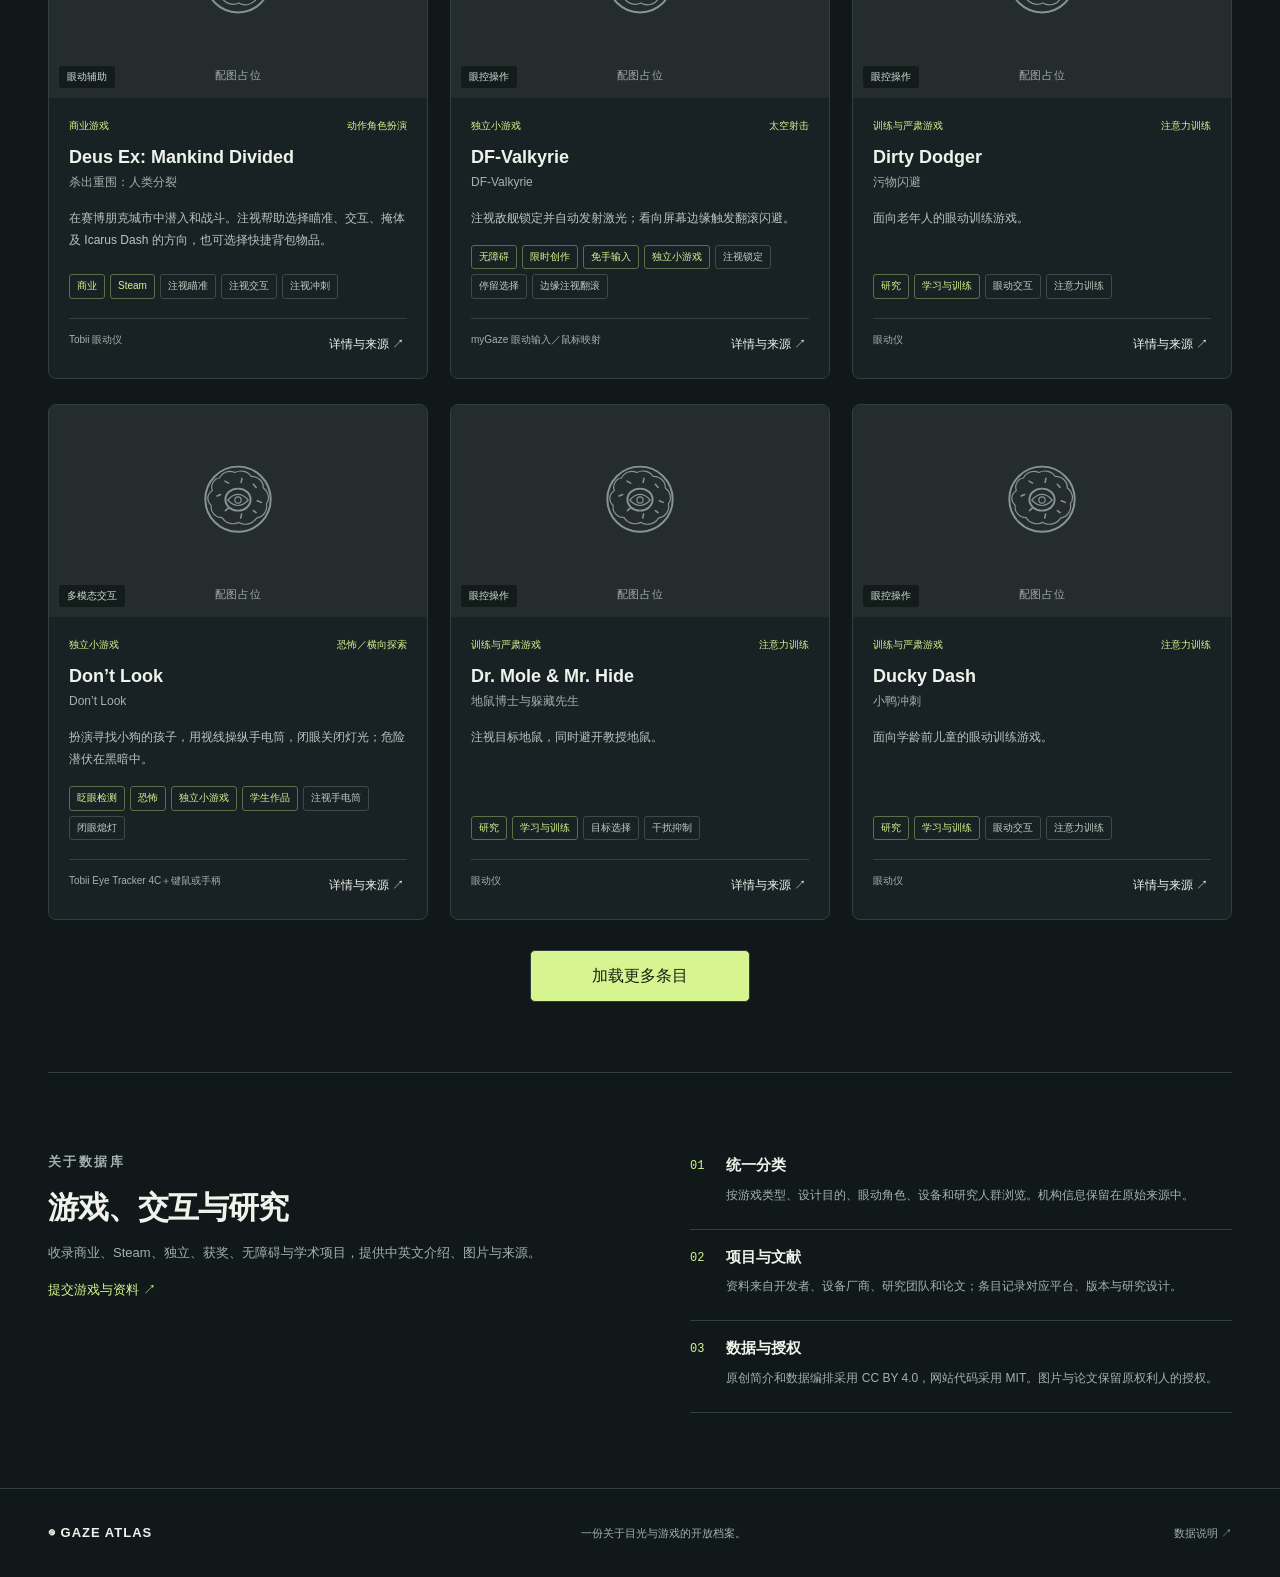
==== commit a47a959b: "Add bilingual Research library with 57 publications, filters, game links and paper contributions" ====
--- a/index.html
+++ b/index.html
@@ -1,10 +1,10 @@
 <!doctype html>
-<html lang="zh-CN"><head><meta charset="utf-8"><meta name="viewport" content="width=device-width,initial-scale=1"><meta name="description" content="可检索的眼动游戏开放数据库：商业游戏、无障碍眼控游戏与研究原型，附图片、设备要求和来源。"><title>Gaze Atlas · 眼动游戏开放数据库</title><link rel="stylesheet" href="style.css?v=20261016-source-images"><script src="app.js?v=20261016-source-images" defer></script><script src="community.js?v=20261016-source-images" defer></script></head>
-<body><a class="skip" href="#catalog">跳到游戏目录</a><header><a class="brand" href="./"><span class="eye">◉</span> GAZE ATLAS <span class="brand-sub">开放游戏档案</span></a><nav aria-label="主导航"><a href="en/" lang="en" aria-label="Switch to English">English</a><a href="#catalog">探索目录</a><a href="review.html">综述与方法</a><a href="https://github.com/sharkburger/eyeTrackingGame_OpenDataBase" target="_blank" rel="noopener">GitHub ↗</a><details class="community-menu"><summary>参与共建 <span aria-hidden="true">⌄</span></summary><div class="community-dropdown"><a href="contribute.html#submit">提交游戏</a><a href="contribute.html#forms">双语表单</a><a href="contribute.html#guide">贡献指南</a><a href="contribute.html#checks">自动检查</a><a href="contributors.html">贡献者致谢</a></div></details></nav></header>
-<main><section class="hero"><div><p class="eyebrow"><span></span> EYE TRACKING GAME OPEN DATABASE</p><h1>眼动游戏<br>开放数据库</h1><p class="intro">查找眼动交互游戏、无障碍项目与研究原型。<br>按玩法、交互方式、设备与研究目的浏览。</p><div class="hero-actions"><a class="primary" href="#catalog">探索游戏档案 <span>↓</span></a></div><p class="edition">扩展综述版 <span>／</span> 检索截止 2026.10.16</p></div><div class="hero-art hero-donut" aria-hidden="true"><img src="assets/donut-eye.png?v=20261016-source-images" alt="" width="1254" height="1254" fetchpriority="high"></div></section>
+<html lang="zh-CN"><head><meta charset="utf-8"><meta name="viewport" content="width=device-width,initial-scale=1"><meta name="description" content="可检索的眼动游戏开放数据库：商业游戏、无障碍眼控游戏与研究原型，附图片、设备要求和来源。"><title>Gaze Atlas · 眼动游戏开放数据库</title><link rel="stylesheet" href="style.css?v=20261022-research"><script src="app.js?v=20261022-research" defer></script><script src="community.js?v=20261022-research" defer></script></head>
+<body><a class="skip" href="#catalog">跳到游戏目录</a><header><a class="brand" href="./"><span class="eye">◉</span> GAZE ATLAS <span class="brand-sub">开放游戏档案</span></a><nav aria-label="主导航"><a href="research.html">Research</a><a href="en/" lang="en" aria-label="Switch to English">English</a><a href="#catalog">探索目录</a><a href="review.html">综述与方法</a><a href="https://github.com/sharkburger/eyeTrackingGame_OpenDataBase" target="_blank" rel="noopener">GitHub ↗</a><details class="community-menu"><summary>参与共建 <span aria-hidden="true">⌄</span></summary><div class="community-dropdown"><a href="research.html#contribute-paper">Submit a paper</a><a href="contribute.html#submit">提交游戏</a><a href="contribute.html#forms">双语表单</a><a href="contribute.html#guide">贡献指南</a><a href="contribute.html#checks">自动检查</a><a href="contributors.html">贡献者致谢</a></div></details></nav></header>
+<main><section class="hero"><div><p class="eyebrow"><span></span> EYE TRACKING GAME OPEN DATABASE</p><h1>眼动游戏<br>开放数据库</h1><p class="intro">查找眼动交互游戏、无障碍项目与研究原型。<br>按玩法、交互方式、设备与研究目的浏览。</p><div class="hero-actions"><a class="primary" href="#catalog">探索游戏档案 <span>↓</span></a></div><p class="edition">扩展综述版 <span>／</span> 检索截止 2026.10.16</p></div><div class="hero-art hero-donut" aria-hidden="true"><img src="assets/donut-eye.png?v=20261022-research" alt="" width="1254" height="1254" fetchpriority="high"></div></section>
 <section class="stats" aria-label="数据库统计"><div><strong id="total">…</strong><span>游戏、原型与活动集</span></div><div><strong id="steam-count">…</strong><span>已找到 Steam 来源</span></div><div><strong id="research-count">…</strong><span>研究相关案例</span></div><div><strong id="award-count">…</strong><span>有获奖来源的作品</span></div></section>
-<section id="catalog" class="catalog"><div class="section-head"><div><p class="eyebrow">THE COLLECTION</p><h2>浏览游戏目录<span>↗</span></h2></div><div class="downloads"><a href="data/games.json?v=20261016-source-images" download>↓ JSON</a><a href="data/games.csv?v=20261016-source-images" download>↓ CSV</a></div></div><div class="review-callout"><div><b>研究综述与分类方法</b><p>商业、独立、无障碍与研究项目，按统一字段整理。</p></div><a href="review.html">阅读综述 ↗</a></div>
- <div class="toolbar"><label class="search"><span>⌕</span><input id="search" type="search" placeholder="搜索游戏、机制、设备、用途…" aria-label="搜索游戏"></label></div><div class="advanced-filters"><label>条目类别<select id="category"><option value="">全部</option></select></label><label>设计意图<select id="intent"><option value="">全部</option></select></label><label>眼动角色<select id="role"><option value="">全部</option></select></label><label>设备<select id="device"><option value="">全部</option></select></label><label>交互机制<select id="interaction"><option value="">全部</option></select></label><label>游戏类型<select id="genre"><option value="">全部</option></select></label><label>研究人群<select id="population"><option value="">全部</option></select></label><label>排序<select id="sort"><option value="curated">名称 A–Z</option><option value="title">名称 Z–A</option><option value="year">已核实年份降序</option></select></label><button id="clear-filters">清除筛选</button></div><div class="filter-row"><div id="categories" role="group" aria-label="交叉标签"></div><span id="count" aria-live="polite"></span></div><div id="grid" class="grid"></div><div class="more-wrap"><button id="more" hidden>加载更多条目</button></div><div id="empty" hidden><h3>暂时没有匹配的游戏</h3><p>试试其他关键词，或重置筛选。</p><button id="reset">重置筛选</button></div><p id="error" hidden role="alert">数据暂时无法加载，请刷新页面。也可以直接下载 <a href="data/games.json?v=20261016-source-images">JSON 数据</a>。</p></section>
+<section id="catalog" class="catalog"><div class="section-head"><div><p class="eyebrow">THE COLLECTION</p><h2>浏览游戏目录<span>↗</span></h2></div><div class="downloads"><a href="data/games.json?v=20261022-research" download>↓ JSON</a><a href="data/games.csv?v=20261022-research" download>↓ CSV</a></div></div><div class="review-callout"><div><b>研究综述与分类方法</b><p>商业、独立、无障碍与研究项目，按统一字段整理。</p></div><a href="review.html">阅读综述 ↗</a></div>
+ <div class="toolbar"><label class="search"><span>⌕</span><input id="search" type="search" placeholder="搜索游戏、机制、设备、用途…" aria-label="搜索游戏"></label></div><div class="advanced-filters"><label>条目类别<select id="category"><option value="">全部</option></select></label><label>设计意图<select id="intent"><option value="">全部</option></select></label><label>眼动角色<select id="role"><option value="">全部</option></select></label><label>设备<select id="device"><option value="">全部</option></select></label><label>交互机制<select id="interaction"><option value="">全部</option></select></label><label>游戏类型<select id="genre"><option value="">全部</option></select></label><label>研究人群<select id="population"><option value="">全部</option></select></label><label>排序<select id="sort"><option value="curated">名称 A–Z</option><option value="title">名称 Z–A</option><option value="year">已核实年份降序</option></select></label><button id="clear-filters">清除筛选</button></div><div class="filter-row"><div id="categories" role="group" aria-label="交叉标签"></div><span id="count" aria-live="polite"></span></div><div id="grid" class="grid"></div><div class="more-wrap"><button id="more" hidden>加载更多条目</button></div><div id="empty" hidden><h3>暂时没有匹配的游戏</h3><p>试试其他关键词，或重置筛选。</p><button id="reset">重置筛选</button></div><p id="error" hidden role="alert">数据暂时无法加载，请刷新页面。也可以直接下载 <a href="data/games.json?v=20261022-research">JSON 数据</a>。</p></section>
 <section id="about" class="about"><div><p class="eyebrow">关于数据库</p><h2>游戏、交互与研究</h2><p>收录商业、Steam、独立、获奖、无障碍与学术项目，提供中英文介绍、图片与来源。</p><a href="https://github.com/sharkburger/eyeTrackingGame_OpenDataBase/issues/new">提交游戏与资料 ↗</a></div><div class="method"><article><span>01</span><div><h3>统一分类</h3><p>按游戏类型、设计目的、眼动角色、设备和研究人群浏览。机构信息保留在原始来源中。</p></div></article><article><span>02</span><div><h3>项目与文献</h3><p>资料来自开发者、设备厂商、研究团队和论文；条目记录对应平台、版本与研究设计。</p></div></article><article><span>03</span><div><h3>数据与授权</h3><p>原创简介和数据编排采用 CC BY 4.0，网站代码采用 MIT。图片与论文保留原权利人的授权。</p></div></article></div></section></main>
 <footer><a class="brand" href="./">◉ GAZE ATLAS</a><p>一份关于目光与游戏的开放档案。</p><a href="README.md">数据说明 ↗</a></footer>
-<dialog id="detail" aria-labelledby="detail-title"><button class="close" aria-label="关闭详情">×</button><div id="detail-content"></div></dialog><noscript><p>目录需要 JavaScript；你仍可下载 <a href="data/games.json?v=20261016-source-images">JSON</a> 或 <a href="data/games.csv?v=20261016-source-images">CSV</a> 查看全部资料。</p></noscript></body></html>
+<dialog id="detail" aria-labelledby="detail-title"><button class="close" aria-label="关闭详情">×</button><div id="detail-content"></div></dialog><noscript><p>目录需要 JavaScript；你仍可下载 <a href="data/games.json?v=20261022-research">JSON</a> 或 <a href="data/games.csv?v=20261022-research">CSV</a> 查看全部资料。</p></noscript></body></html>
